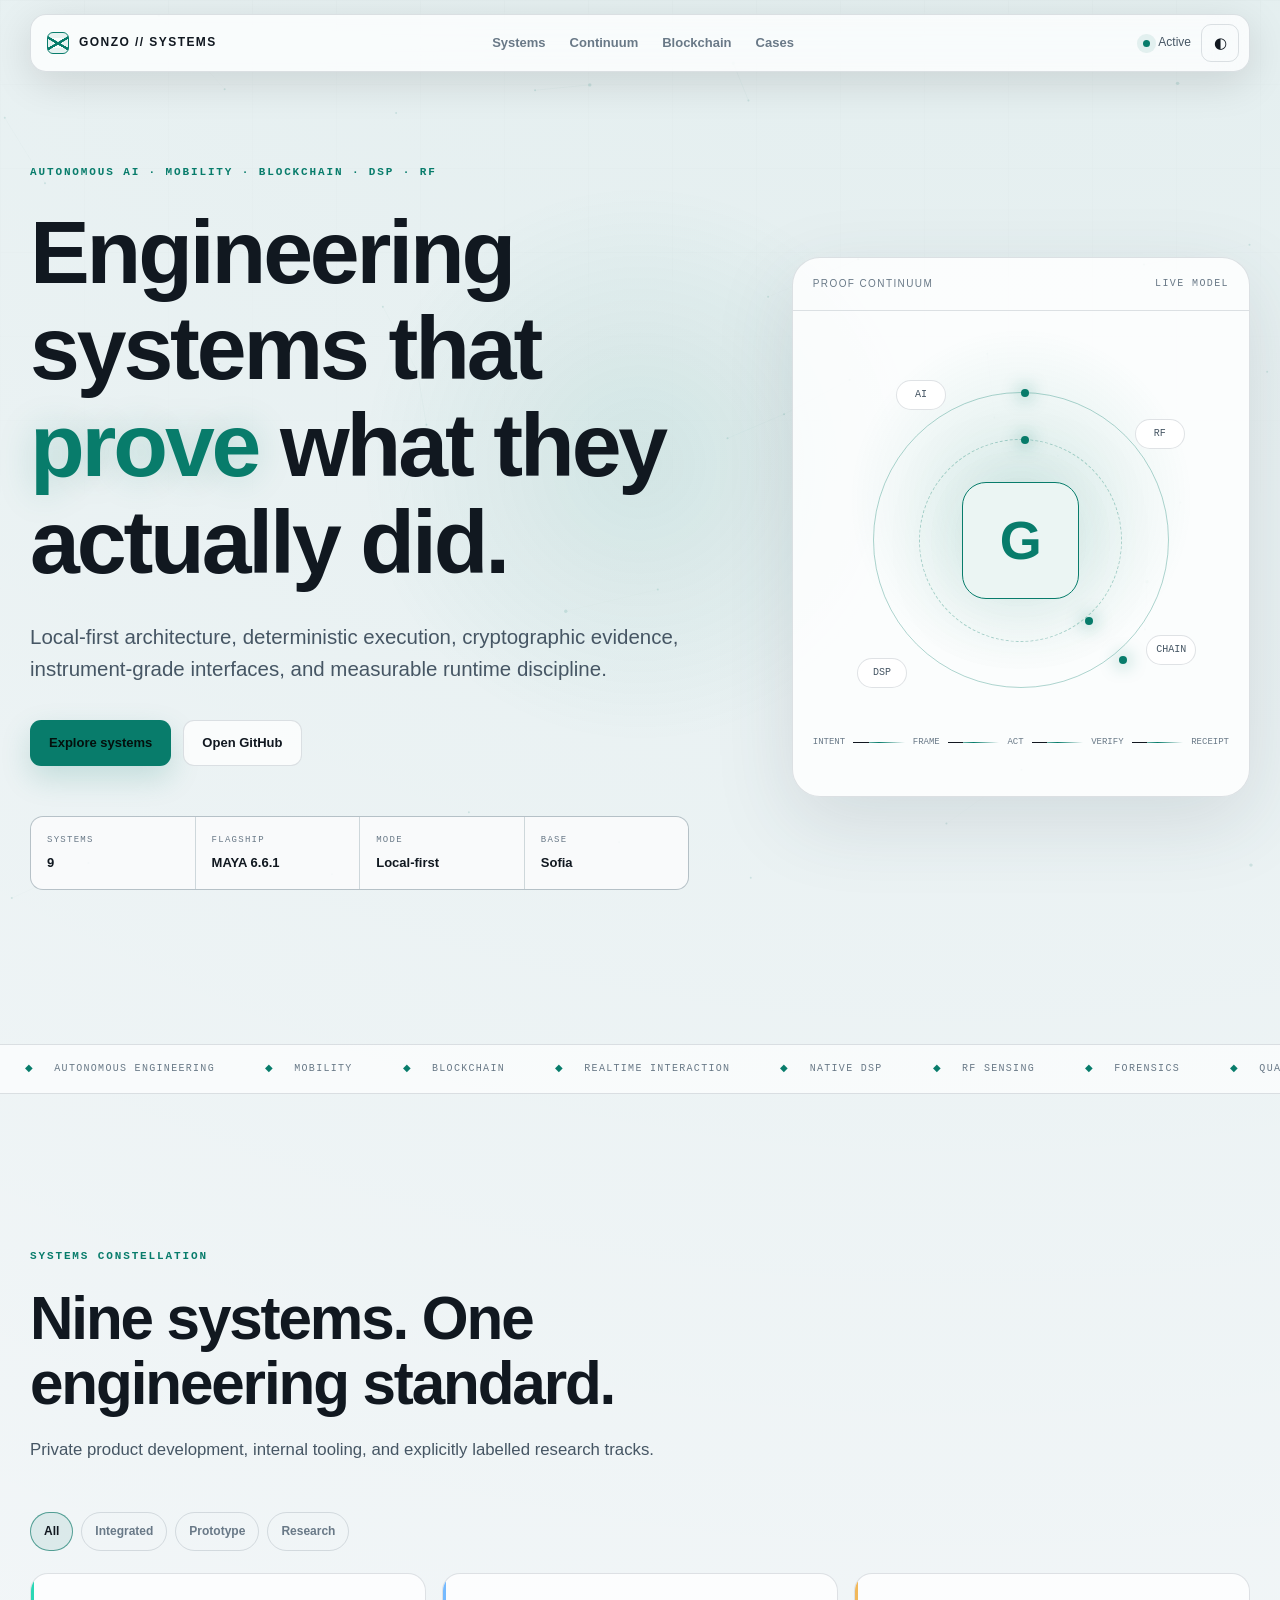
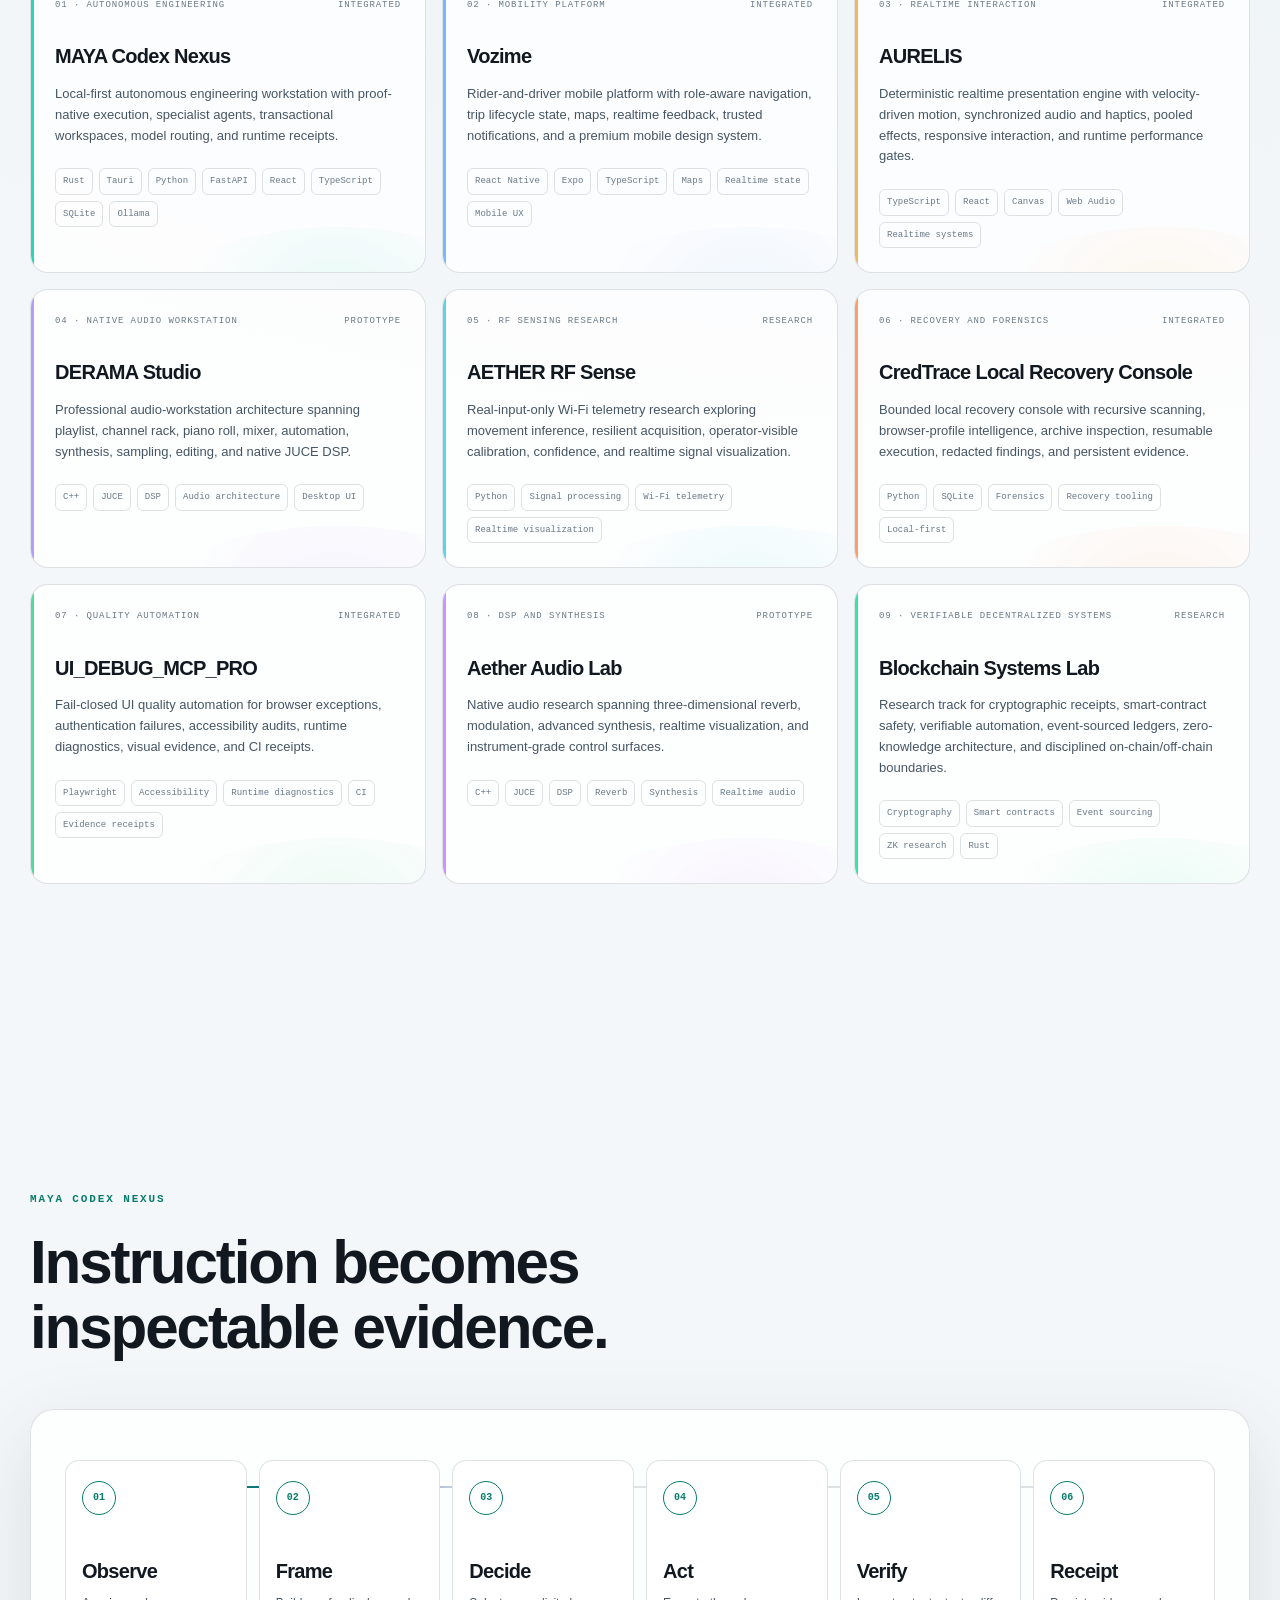
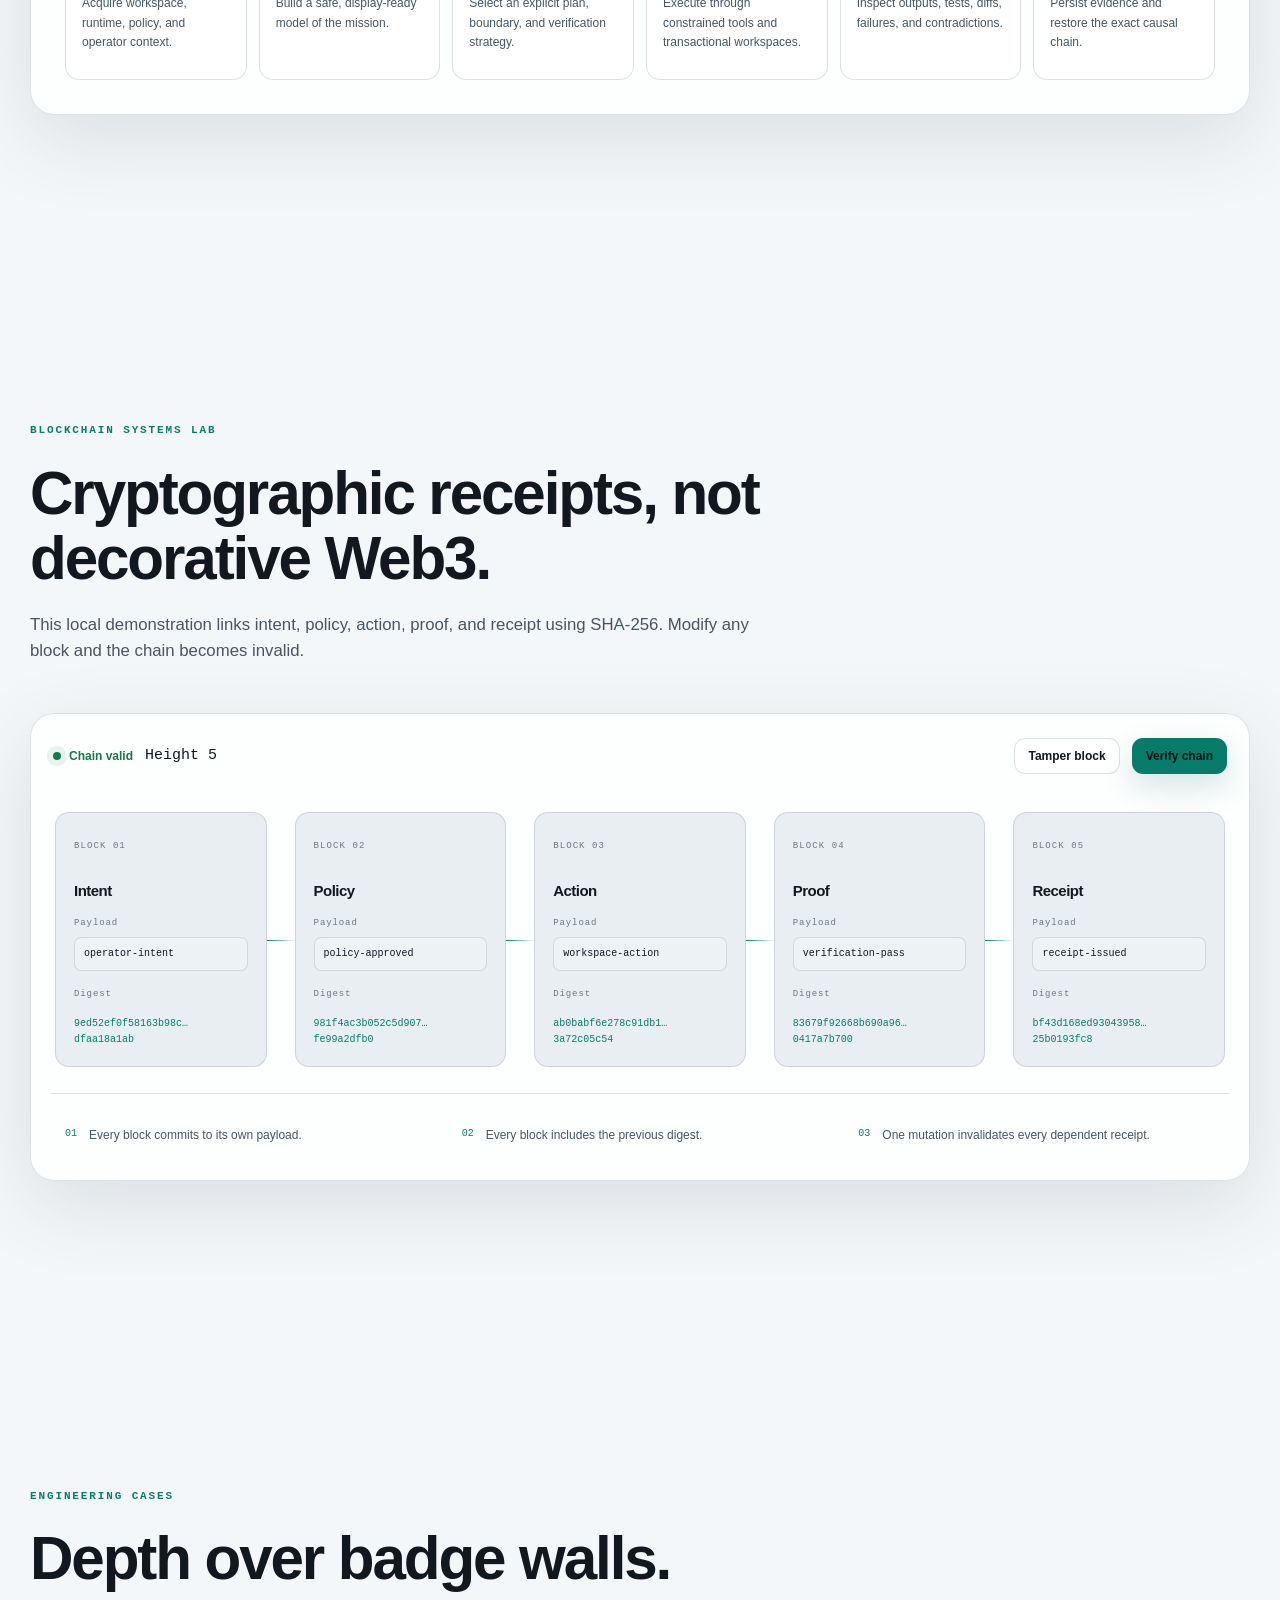
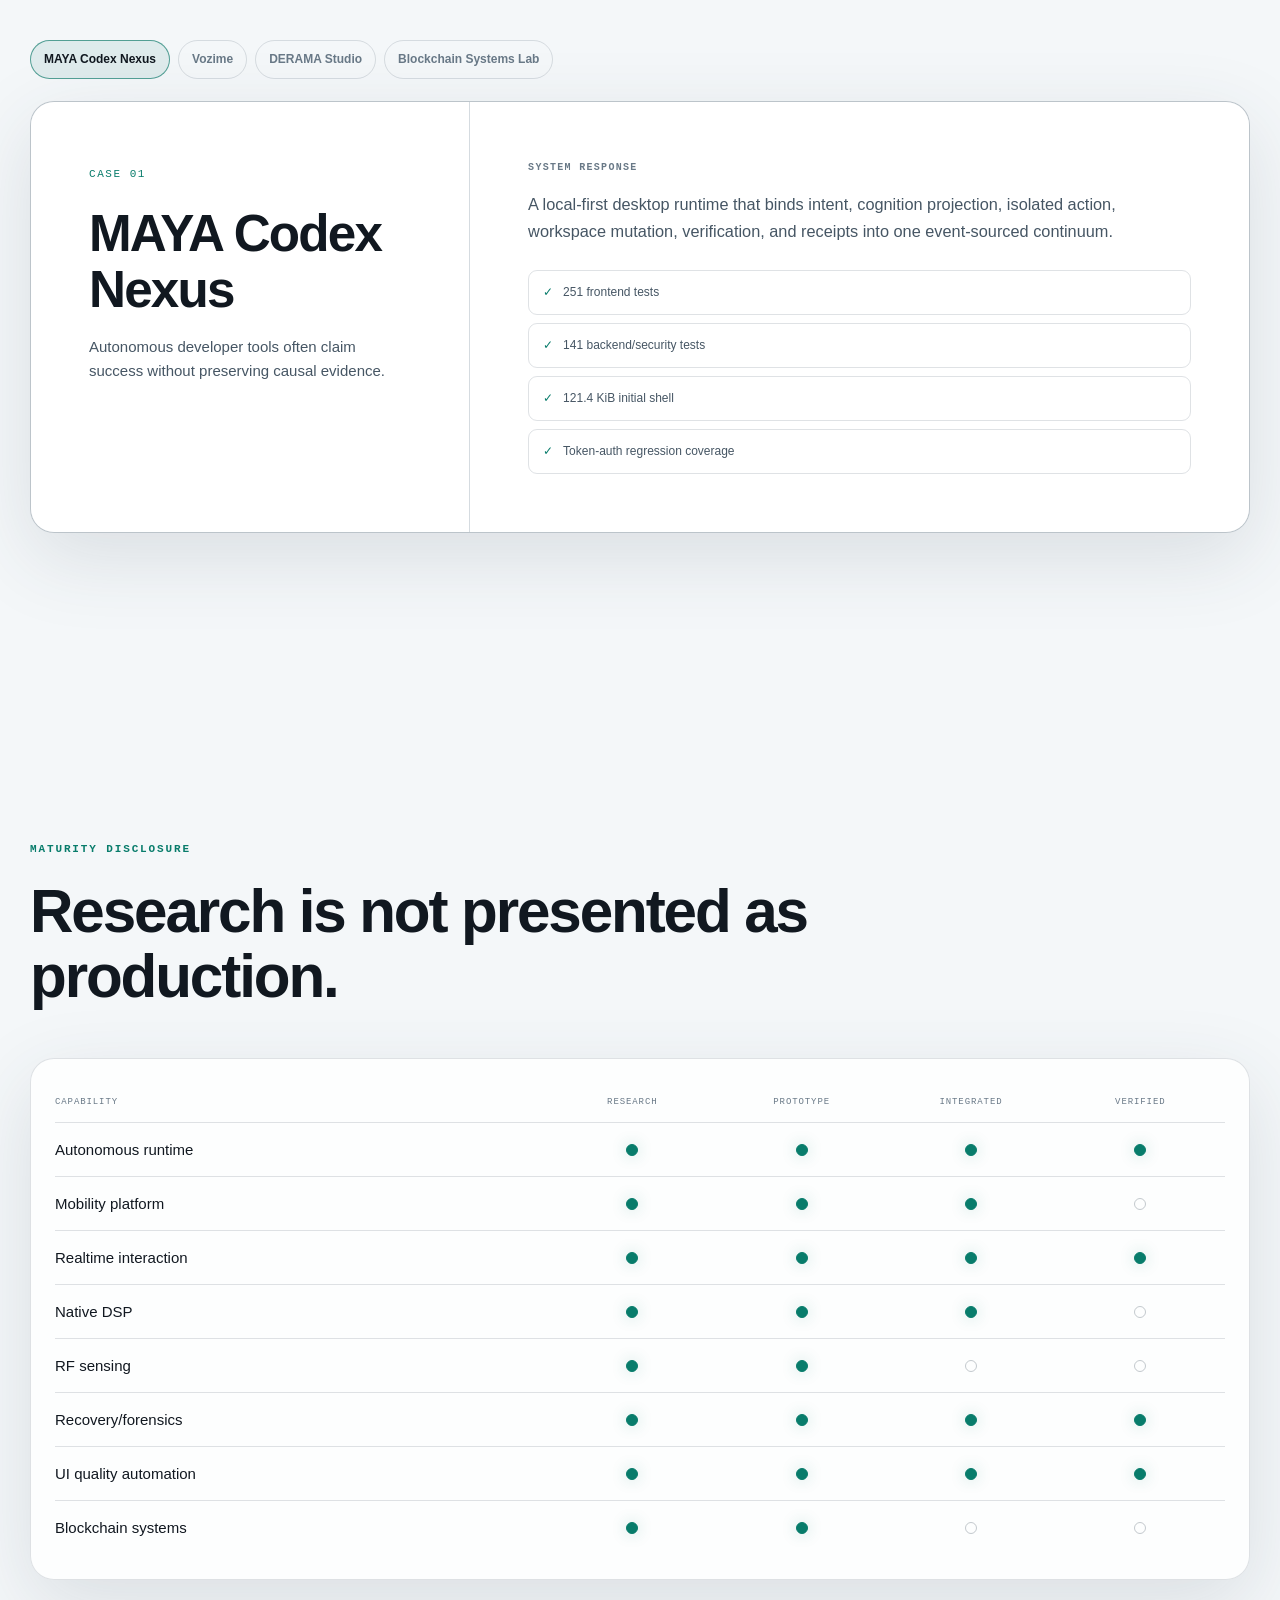
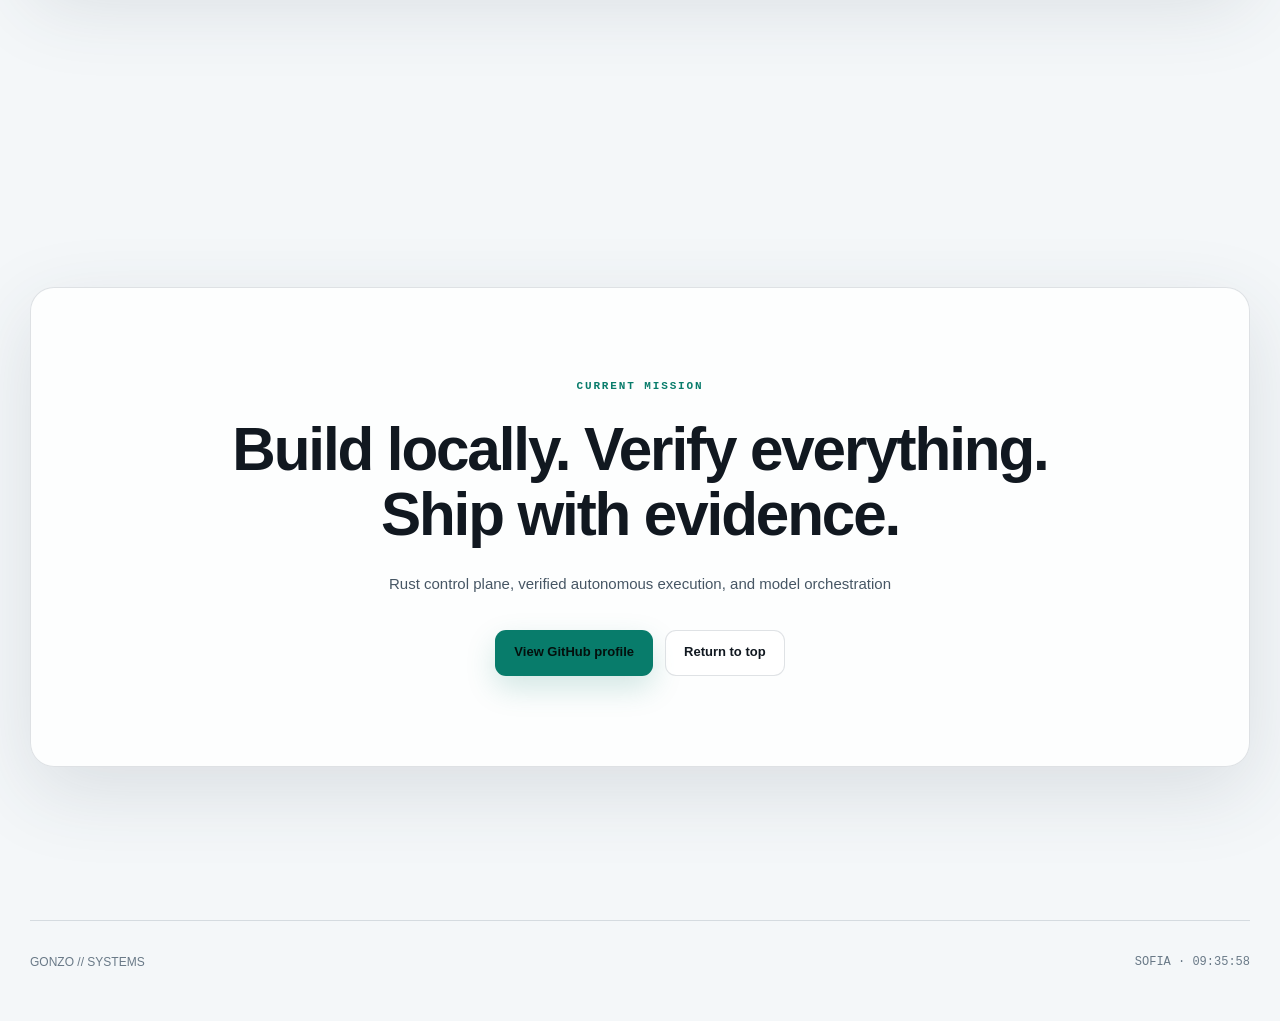
==== docs/index.html @ 40178dcf "feat(profile): install Profile OS Ultra with blockchain demonstrator Replaces portfolio v2 with the " ====
<!doctype html>
<html lang="en" data-theme="dark">
<head>
  <meta charset="utf-8">
  <meta name="viewport" content="width=device-width,initial-scale=1,viewport-fit=cover">
  <meta name="theme-color" content="#070a0e">
  <meta name="description" content="GONZO // SYSTEMS — proof-native autonomous engineering, mobility, blockchain, DSP, RF research, and realtime product architecture.">
  <meta property="og:title" content="GONZO // SYSTEMS">
  <meta property="og:description" content="Engineering systems that prove what they actually did.">
  <meta property="og:type" content="website">
  <meta property="og:image" content="./assets/hero-dark.svg">
  <title>GONZO // SYSTEMS — Profile OS</title>
  <link rel="manifest" href="./site.webmanifest">
  <link rel="stylesheet" href="./styles.css">
  <script type="module" src="./app.js"></script>
</head>
<body>
  <a class="skip-link" href="#main">Skip to content</a>
  <canvas id="field" aria-hidden="true"></canvas><div class="cursor-field" aria-hidden="true"></div>
  <header class="topbar" data-reveal>
    <a class="brand" href="#top" aria-label="GONZO systems home"><span class="brand-mark" aria-hidden="true"></span><span>GONZO // SYSTEMS</span></a>
    <nav aria-label="Primary navigation"><a href="#systems">Systems</a><a href="#continuum">Continuum</a><a href="#blockchain">Blockchain</a><a href="#cases">Cases</a></nav>
    <div class="topbar-actions"><span class="status"><span class="status-dot"></span> Active</span><button class="icon-button" id="theme-toggle" type="button" aria-label="Switch color theme"><span aria-hidden="true">◐</span></button></div>
  </header>
  <main id="main">
    <section class="hero section" id="top">
      <div class="hero-copy" data-reveal><p class="eyebrow">AUTONOMOUS AI · MOBILITY · BLOCKCHAIN · DSP · RF</p><h1>Engineering systems that <span>prove</span> what they actually did.</h1><p class="hero-lede">Local-first architecture, deterministic execution, cryptographic evidence, instrument-grade interfaces, and measurable runtime discipline.</p><div class="hero-actions"><a class="button primary" href="#systems">Explore systems</a><a class="button secondary" href="https://github.com/gonzo-max2">Open GitHub</a></div><dl class="hero-stats" aria-label="Profile summary"><div><dt>Systems</dt><dd id="system-count">9</dd></div><div><dt>Flagship</dt><dd>MAYA 6.6.1</dd></div><div><dt>Mode</dt><dd>Local-first</dd></div><div><dt>Base</dt><dd>Sofia</dd></div></dl></div>
      <div class="hero-instrument" data-reveal><div class="instrument-header"><span>PROOF CONTINUUM</span><span class="mono">LIVE MODEL</span></div><div class="orbit" aria-hidden="true"><div class="orbit-ring ring-a"></div><div class="orbit-ring ring-b"></div><div class="orbit-core">G</div><span class="orbit-node node-a">AI</span><span class="orbit-node node-b">RF</span><span class="orbit-node node-c">DSP</span><span class="orbit-node node-d">CHAIN</span></div><div class="instrument-flow" aria-label="Instruction to receipt continuum"><span>Intent</span><i></i><span>Frame</span><i></i><span>Act</span><i></i><span>Verify</span><i></i><span>Receipt</span></div></div>
    </section>
    <section class="marquee" aria-label="Engineering domains"><div class="marquee-track"><span>AUTONOMOUS ENGINEERING</span><span>MOBILITY</span><span>BLOCKCHAIN</span><span>REALTIME INTERACTION</span><span>NATIVE DSP</span><span>RF SENSING</span><span>FORENSICS</span><span>QUALITY AUTOMATION</span><span aria-hidden="true">AUTONOMOUS ENGINEERING</span><span aria-hidden="true">MOBILITY</span><span aria-hidden="true">BLOCKCHAIN</span><span aria-hidden="true">REALTIME INTERACTION</span></div></section>
    <section class="section" id="systems"><header class="section-heading" data-reveal><p class="eyebrow">SYSTEMS CONSTELLATION</p><h2>Nine systems. One engineering standard.</h2><p>Private product development, internal tooling, and explicitly labelled research tracks.</p></header><div class="filter-bar" role="toolbar" aria-label="Filter systems" data-reveal><button class="filter active" type="button" data-filter="all">All</button><button class="filter" type="button" data-filter="integrated">Integrated</button><button class="filter" type="button" data-filter="prototype">Prototype</button><button class="filter" type="button" data-filter="research">Research</button></div><div class="system-grid" id="system-grid" aria-live="polite"></div></section>
    <section class="section continuum-section" id="continuum"><header class="section-heading" data-reveal><p class="eyebrow">MAYA CODEX NEXUS</p><h2>Instruction becomes inspectable evidence.</h2></header><div class="continuum-panel" data-reveal><div class="continuum-line" aria-hidden="true"><span></span></div><ol class="continuum-steps"><li><b>01</b><h3>Observe</h3><p>Acquire workspace, runtime, policy, and operator context.</p></li><li><b>02</b><h3>Frame</h3><p>Build a safe, display-ready model of the mission.</p></li><li><b>03</b><h3>Decide</h3><p>Select an explicit plan, boundary, and verification strategy.</p></li><li><b>04</b><h3>Act</h3><p>Execute through constrained tools and transactional workspaces.</p></li><li><b>05</b><h3>Verify</h3><p>Inspect outputs, tests, diffs, failures, and contradictions.</p></li><li><b>06</b><h3>Receipt</h3><p>Persist evidence and restore the exact causal chain.</p></li></ol></div></section>
    <section class="section blockchain-section" id="blockchain"><header class="section-heading" data-reveal><p class="eyebrow">BLOCKCHAIN SYSTEMS LAB</p><h2>Cryptographic receipts, not decorative Web3.</h2><p>This local demonstration links intent, policy, action, proof, and receipt using SHA-256. Modify any block and the chain becomes invalid.</p></header><div class="ledger-shell" data-reveal><div class="ledger-toolbar"><div><span class="ledger-status valid" id="ledger-status"><i></i> Chain valid</span><span class="mono" id="ledger-height">Height 5</span></div><div><button class="button secondary compact" id="tamper-chain" type="button">Tamper block</button><button class="button primary compact" id="verify-chain" type="button">Verify chain</button></div></div><div class="ledger-track" id="ledger-track" aria-label="Interactive cryptographic proof chain"></div><div class="ledger-explain"><div><span>01</span><p>Every block commits to its own payload.</p></div><div><span>02</span><p>Every block includes the previous digest.</p></div><div><span>03</span><p>One mutation invalidates every dependent receipt.</p></div></div></div></section>
    <section class="section cases-section" id="cases"><header class="section-heading" data-reveal><p class="eyebrow">ENGINEERING CASES</p><h2>Depth over badge walls.</h2></header><div class="case-tabs" role="tablist" aria-label="Engineering case studies" data-reveal></div><article class="case-panel" id="case-panel" data-reveal></article></section>
    <section class="section maturity-section" id="maturity"><header class="section-heading" data-reveal><p class="eyebrow">MATURITY DISCLOSURE</p><h2>Research is not presented as production.</h2></header><div class="maturity-table" id="maturity-table" data-reveal></div></section>
    <section class="section closing"><div class="closing-panel" data-reveal><p class="eyebrow">CURRENT MISSION</p><h2>Build locally. Verify everything. Ship with evidence.</h2><p id="current-mission">Rust control plane, verified autonomous execution, and model orchestration.</p><div class="hero-actions"><a class="button primary" href="https://github.com/gonzo-max2">View GitHub profile</a><a class="button secondary" href="#top">Return to top</a></div></div></section>
  </main>
  <footer><span>GONZO // SYSTEMS</span><span class="mono">SOFIA · <time id="sofia-time">--:--</time></span></footer>
</body></html>
---- docs/styles.css ----
:root{color-scheme:dark;--bg:#070a0e;--bg2:#0b1015;--surface:rgba(15,22,29,.84);--solid:#0f161d;--surface2:#151f29;--border:rgba(140,165,185,.18);--strong:rgba(140,165,185,.34);--text:#f5f7fa;--secondary:#b7c2cc;--muted:#8997a5;--accent:#2ad7b5;--accent2:#75baff;--warning:#f1b85b;--danger:#ff6d78;--success:#54d99a;--shadow:0 24px 80px rgba(0,0,0,.28);--max:1220px;--ease:cubic-bezier(.2,.8,.2,1)}
html[data-theme=light]{color-scheme:light;--bg:#f4f7f9;--bg2:#edf2f5;--surface:rgba(255,255,255,.86);--solid:#fff;--surface2:#e8eef2;--border:rgba(44,64,79,.15);--strong:rgba(44,64,79,.28);--text:#111820;--secondary:#465664;--muted:#697987;--accent:#087c6b;--accent2:#1769aa;--warning:#845600;--danger:#b4232d;--success:#16784d;--shadow:0 24px 80px rgba(44,64,79,.13)}
*,*::before,*::after{box-sizing:border-box}html{scroll-behavior:smooth}body,h1,h2,h3,p,dl,dd,ol{margin:0}button,input{font:inherit}a{color:inherit}img,svg,canvas{display:block;max-width:100%}body{min-width:320px;overflow-x:hidden;background:radial-gradient(circle at 75% -10%,color-mix(in srgb,var(--accent) 9%,transparent),transparent 35%),var(--bg);color:var(--text);font-family:Inter,ui-sans-serif,-apple-system,BlinkMacSystemFont,"Segoe UI",sans-serif;font-size:15px;line-height:1.6;-webkit-font-smoothing:antialiased}body::before{position:fixed;inset:0;z-index:-3;pointer-events:none;content:"";background-image:linear-gradient(var(--border) 1px,transparent 1px),linear-gradient(90deg,var(--border) 1px,transparent 1px);background-size:84px 84px;mask-image:linear-gradient(to bottom,rgba(0,0,0,.36),transparent 82%);opacity:.22}::selection{background:color-mix(in srgb,var(--accent) 34%,transparent)}:focus-visible{outline:2px solid var(--accent);outline-offset:4px}h1,h2,h3{line-height:1.08;letter-spacing:-.035em}h1{font-size:clamp(3rem,7vw,6.7rem);font-weight:760}h2{font-size:clamp(2rem,4.7vw,4.4rem);font-weight:720}h3{font-size:1.25rem}p{color:var(--secondary)}.mono{font-family:"SFMono-Regular",Consolas,"Liberation Mono",monospace;font-variant-numeric:tabular-nums}#field{position:fixed;inset:0;z-index:-2;width:100%;height:100%;opacity:.52;pointer-events:none}.cursor-field{position:fixed;z-index:-1;width:38rem;height:38rem;border-radius:50%;pointer-events:none;background:radial-gradient(circle,color-mix(in srgb,var(--accent) 10%,transparent),transparent 65%);transform:translate3d(calc(var(--pointer-x,50vw) - 50%),calc(var(--pointer-y,50vh) - 50%),0)}.section{width:min(var(--max),calc(100% - 40px));margin-inline:auto;padding-block:clamp(88px,12vw,164px)}.topbar{position:sticky;top:14px;z-index:20;display:grid;grid-template-columns:1fr auto 1fr;align-items:center;width:min(var(--max),calc(100% - 28px));min-height:58px;margin:14px auto 0;padding:8px 10px 8px 16px;border:1px solid var(--border);border-radius:16px;background:color-mix(in srgb,var(--solid) 76%,transparent);box-shadow:0 10px 42px rgba(0,0,0,.12);backdrop-filter:blur(18px) saturate(1.25)}.topbar nav{display:flex;gap:24px}.topbar-actions{display:flex;justify-content:flex-end;align-items:center;gap:10px}.hero{min-height:calc(100svh - 86px);display:grid;grid-template-columns:minmax(0,1.18fr) minmax(360px,.82fr);align-items:center;gap:clamp(48px,8vw,110px);padding-top:92px}.system-grid{display:grid;grid-template-columns:repeat(3,minmax(0,1fr));gap:16px}.continuum-steps{display:grid;grid-template-columns:repeat(6,minmax(0,1fr));gap:12px;padding:0;list-style:none}.case-panel{min-height:420px}footer{display:flex;justify-content:space-between;width:min(var(--max),calc(100% - 40px));margin:0 auto;padding:32px 0 48px;border-top:1px solid var(--border);color:var(--muted);font-size:12px}.skip-link{position:fixed;top:8px;left:8px;z-index:100;transform:translateY(-160%);padding:10px 14px;border-radius:8px;background:var(--text);color:var(--bg);text-decoration:none}.skip-link:focus{transform:translateY(0)}.brand{display:inline-flex;align-items:center;gap:10px;text-decoration:none;font-size:12px;font-weight:700;letter-spacing:.12em}.brand-mark{width:22px;height:22px;border:1px solid var(--accent);border-radius:6px;background:linear-gradient(30deg,transparent 44%,var(--accent) 45% 53%,transparent 54%),linear-gradient(-30deg,transparent 44%,var(--accent) 45% 53%,transparent 54%);box-shadow:inset 0 0 0 5px color-mix(in srgb,var(--accent) 8%,transparent)}.topbar nav a{color:var(--muted);font-size:13px;font-weight:600;text-decoration:none}.topbar nav a:hover{color:var(--text)}.status{display:inline-flex;align-items:center;gap:8px;color:var(--secondary);font-size:12px}.status-dot{width:7px;height:7px;border-radius:50%;background:var(--accent);box-shadow:0 0 0 6px color-mix(in srgb,var(--accent) 9%,transparent);animation:pulse 2.6s ease-in-out infinite}.icon-button{width:38px;height:38px;border:1px solid var(--border);border-radius:10px;background:transparent;color:var(--text);cursor:pointer}.eyebrow{margin-bottom:22px;color:var(--accent);font-family:"SFMono-Regular",Consolas,monospace;font-size:11px;font-weight:700;letter-spacing:.17em}.hero h1 span{color:var(--accent);text-shadow:0 0 36px color-mix(in srgb,var(--accent) 22%,transparent)}.hero-lede{max-width:720px;margin-top:30px;font-size:clamp(1.05rem,1.7vw,1.28rem)}.hero-actions{display:flex;flex-wrap:wrap;gap:12px;margin-top:34px}.button{display:inline-flex;align-items:center;justify-content:center;min-height:46px;padding:0 18px;border:1px solid var(--border);border-radius:11px;font-size:13px;font-weight:700;text-decoration:none;cursor:pointer;transition:transform .18s var(--ease),box-shadow .18s ease,background .18s ease}.button:hover{transform:translateY(-2px)}.button.primary{border-color:transparent;background:var(--accent);color:#04100d;box-shadow:0 12px 30px color-mix(in srgb,var(--accent) 18%,transparent)}.button.secondary{background:color-mix(in srgb,var(--solid) 72%,transparent);color:var(--text)}.button.compact{min-height:36px;padding-inline:13px;font-size:12px}.hero-stats{display:grid;grid-template-columns:repeat(4,minmax(0,1fr));gap:1px;margin-top:50px;overflow:hidden;border:1px solid var(--border);border-radius:13px;background:var(--border)}.hero-stats div{padding:16px;background:color-mix(in srgb,var(--solid) 86%,transparent)}.hero-stats dt{color:var(--muted);font-family:monospace;font-size:9px;letter-spacing:.14em;text-transform:uppercase}.hero-stats dd{margin-top:5px;color:var(--text);font-size:13px;font-weight:700}.hero-instrument{position:relative;min-height:540px;overflow:hidden;border:1px solid var(--border);border-radius:28px;background:radial-gradient(circle at 50% 45%,color-mix(in srgb,var(--accent) 13%,transparent),transparent 46%),color-mix(in srgb,var(--solid) 82%,transparent);box-shadow:var(--shadow);transform-style:preserve-3d}.instrument-header{display:flex;justify-content:space-between;padding:18px 20px;border-bottom:1px solid var(--border);color:var(--muted);font-size:10px;letter-spacing:.14em}.orbit{position:relative;width:390px;height:390px;margin:34px auto 0}.orbit-ring{position:absolute;inset:12%;border:1px solid color-mix(in srgb,var(--accent) 32%,transparent);border-radius:50%;animation:spin 18s linear infinite}.orbit-ring::before,.orbit-ring::after{position:absolute;width:8px;height:8px;border-radius:50%;background:var(--accent);content:"";box-shadow:0 0 18px var(--accent)}.orbit-ring::before{top:-4px;left:50%}.orbit-ring::after{right:14%;bottom:8%}.ring-b{inset:24%;border-style:dashed;animation-direction:reverse;animation-duration:12s}.orbit-core{position:absolute;inset:35%;display:grid;place-items:center;border:1px solid var(--accent);border-radius:24px;background:color-mix(in srgb,var(--accent) 8%,var(--solid));color:var(--accent);font-size:54px;font-weight:800;box-shadow:0 0 80px color-mix(in srgb,var(--accent) 13%,transparent)}.orbit-node{position:absolute;display:grid;place-items:center;min-width:50px;height:30px;padding-inline:8px;border:1px solid var(--border);border-radius:999px;background:var(--solid);color:var(--secondary);font-family:monospace;font-size:10px}.node-a{top:9%;left:18%;animation:floatA 5s ease-in-out infinite}.node-b{top:19%;right:8%;animation:floatB 6.2s ease-in-out infinite}.node-c{bottom:12%;left:8%;animation:floatB 5.7s ease-in-out infinite reverse}.node-d{right:5%;bottom:18%;animation:floatA 6.4s ease-in-out infinite reverse}.instrument-flow{display:grid;grid-template-columns:auto 1fr auto 1fr auto 1fr auto 1fr auto;align-items:center;gap:8px;padding:0 20px 20px;color:var(--muted);font-family:monospace;font-size:9px;text-transform:uppercase}.instrument-flow i{height:1px;overflow:hidden;background:linear-gradient(90deg,transparent,var(--accent),transparent)}.instrument-flow i::after{display:block;width:30%;height:1px;background:var(--text);content:"";animation:signal 2.2s linear infinite}.marquee{overflow:hidden;border-block:1px solid var(--border);background:color-mix(in srgb,var(--solid) 64%,transparent)}.marquee-track{display:flex;width:max-content;animation:marquee 34s linear infinite}.marquee span{padding:16px 25px;color:var(--muted);font-family:monospace;font-size:10px;letter-spacing:.13em;white-space:nowrap}.marquee span::before{margin-right:20px;color:var(--accent);content:"◆"}.section-heading{max-width:830px;margin-bottom:48px}.section-heading>p:last-child{max-width:720px;margin-top:20px;font-size:1.05rem}.filter-bar,.case-tabs{display:flex;flex-wrap:wrap;gap:8px;margin-bottom:22px}.filter,.case-tab{padding:9px 13px;border:1px solid var(--border);border-radius:999px;background:transparent;color:var(--muted);font-size:12px;font-weight:650;cursor:pointer}.filter:hover,.filter.active,.case-tab:hover,.case-tab[aria-selected=true]{border-color:color-mix(in srgb,var(--accent) 60%,var(--border));background:color-mix(in srgb,var(--accent) 9%,transparent);color:var(--text)}.system-card{position:relative;min-height:250px;overflow:hidden;padding:24px;border:1px solid var(--border);border-radius:18px;background:color-mix(in srgb,var(--solid) 79%,transparent);transition:transform .24s var(--ease),border-color .2s ease,box-shadow .24s ease;transform-style:preserve-3d}.system-card::before{position:absolute;inset:0 auto 0 0;width:3px;background:var(--card-accent);content:""}.system-card::after{position:absolute;inset:auto -30% -55% 25%;height:70%;border-radius:50%;background:radial-gradient(circle,color-mix(in srgb,var(--card-accent) 12%,transparent),transparent 68%);content:"";pointer-events:none}.system-card:hover{border-color:color-mix(in srgb,var(--card-accent) 42%,var(--border));box-shadow:0 20px 60px rgba(0,0,0,.18);transform:translateY(-6px)}.system-card.hidden{display:none}.system-meta{display:flex;justify-content:space-between;gap:12px;color:var(--muted);font-family:monospace;font-size:9px;letter-spacing:.1em;text-transform:uppercase}.system-card h3{margin-top:34px}.system-card p{margin-top:16px;font-size:13px}.stack{display:flex;flex-wrap:wrap;gap:6px;margin-top:22px}.stack span{padding:5px 7px;border:1px solid var(--border);border-radius:6px;color:var(--muted);font-family:monospace;font-size:9px}.continuum-panel,.ledger-shell,.case-panel,.maturity-table,.closing-panel{position:relative;overflow:hidden;border:1px solid var(--border);border-radius:24px;background:color-mix(in srgb,var(--solid) 82%,transparent);box-shadow:var(--shadow)}.continuum-panel{padding:50px 34px 34px}.continuum-line{position:absolute;top:76px;right:6%;left:6%;height:2px;overflow:hidden;background:var(--border)}.continuum-line span{display:block;width:34%;height:100%;background:linear-gradient(90deg,transparent,var(--accent),var(--accent2),transparent);animation:scan 5.8s ease-in-out infinite}.continuum-steps li{position:relative;z-index:1;min-height:220px;padding:20px 16px;border:1px solid var(--border);border-radius:14px;background:var(--solid)}.continuum-steps b{display:grid;place-items:center;width:34px;height:34px;margin-bottom:46px;border:1px solid var(--accent);border-radius:50%;background:var(--solid);color:var(--accent);font-family:monospace;font-size:10px}.continuum-steps p{margin-top:12px;font-size:12px}.ledger-shell{padding:20px}.ledger-toolbar{display:flex;justify-content:space-between;align-items:center;gap:18px;padding:4px 2px 20px}.ledger-toolbar>div{display:flex;align-items:center;gap:12px}.ledger-status{display:inline-flex;align-items:center;gap:8px;font-size:12px;font-weight:700}.ledger-status i{width:8px;height:8px;border-radius:50%;background:currentColor;box-shadow:0 0 0 6px color-mix(in srgb,currentColor 9%,transparent)}.ledger-status.valid{color:var(--success)}.ledger-status.invalid{color:var(--danger)}.ledger-height{color:var(--muted);font-size:10px}.ledger-track{display:grid;grid-template-columns:repeat(5,minmax(180px,1fr));gap:28px;overflow-x:auto;padding:18px 4px 26px}.block{position:relative;min-height:202px;padding:18px;border:1px solid var(--border);border-radius:14px;background:var(--surface2);transition:border-color .2s ease,transform .2s var(--ease)}.block::after{position:absolute;top:50%;left:calc(100% + 1px);width:28px;height:1px;background:linear-gradient(90deg,var(--accent),transparent);content:""}.block:last-child::after{display:none}.block.invalid{border-color:var(--danger);transform:translateY(4px)}.block-index{color:var(--muted);font-family:monospace;font-size:9px;letter-spacing:.12em}.block h3{margin-top:28px;font-size:15px}.block label{display:block;margin-top:16px;color:var(--muted);font-family:monospace;font-size:9px;letter-spacing:.1em}.block input{width:100%;margin-top:7px;padding:8px 9px;border:1px solid var(--border);border-radius:7px;background:var(--bg2);color:var(--text);font-family:monospace;font-size:10px}.digest{margin-top:15px;color:var(--accent);font-family:monospace;font-size:10px;overflow-wrap:anywhere}.ledger-explain{display:grid;grid-template-columns:repeat(3,1fr);gap:12px;border-top:1px solid var(--border);padding-top:18px}.ledger-explain div{display:flex;gap:12px;padding:14px}.ledger-explain span{color:var(--accent);font-family:monospace;font-size:10px}.ledger-explain p{font-size:12px}.case-panel{display:grid;grid-template-columns:.72fr 1.28fr;gap:1px;background:var(--border)}.case-summary,.case-detail{padding:clamp(28px,5vw,58px);background:var(--solid)}.case-number{color:var(--accent);font-family:monospace;font-size:11px;letter-spacing:.14em}.case-summary h3{margin-top:22px;font-size:clamp(2rem,4vw,3.4rem)}.case-summary p{margin-top:18px}.case-detail h4{margin:0;color:var(--muted);font-family:monospace;font-size:10px;letter-spacing:.13em}.case-detail>p{margin-top:15px;font-size:1.02rem}.proof-list{display:grid;gap:8px;margin:26px 0 0;padding:0;list-style:none}.proof-list li{padding:12px 14px;border:1px solid var(--border);border-radius:9px;color:var(--secondary);font-size:12px}.proof-list li::before{margin-right:10px;color:var(--accent);content:"✓"}.maturity-table{padding:24px}.maturity-row{display:grid;grid-template-columns:1.6fr repeat(4,.55fr);align-items:center;min-height:54px;border-bottom:1px solid var(--border)}.maturity-row:last-child{border-bottom:0}.maturity-row.header{min-height:40px;color:var(--muted);font-family:monospace;font-size:9px;letter-spacing:.1em;text-transform:uppercase}.maturity-row>span:not(:first-child){justify-self:center}.maturity-dot{width:12px;height:12px;border:1px solid var(--strong);border-radius:50%}.maturity-dot.on{border-color:var(--accent);background:var(--accent);box-shadow:0 0 16px color-mix(in srgb,var(--accent) 24%,transparent)}.closing-panel{padding:clamp(40px,8vw,90px);text-align:center}.closing-panel h2{max-width:870px;margin-inline:auto}.closing-panel>p:not(.eyebrow){max-width:700px;margin:24px auto 0}.closing-panel .hero-actions{justify-content:center}[data-reveal]{opacity:0;transform:translateY(26px);transition:opacity .7s var(--ease),transform .7s var(--ease)}[data-reveal].revealed{opacity:1;transform:translateY(0)}
@keyframes pulse{0%,100%{opacity:.55}50%{opacity:1}}@keyframes spin{to{transform:rotate(360deg)}}@keyframes floatA{0%,100%{transform:translate3d(0,0,0)}50%{transform:translate3d(10px,-12px,0)}}@keyframes floatB{0%,100%{transform:translate3d(0,0,0)}50%{transform:translate3d(-12px,9px,0)}}@keyframes signal{from{transform:translateX(-160%)}to{transform:translateX(360%)}}@keyframes marquee{to{transform:translateX(-50%)}}@keyframes scan{0%{transform:translateX(-100%)}50%,100%{transform:translateX(290%)}}
@media(max-width:1050px){.hero{grid-template-columns:1fr}.hero-instrument{min-height:500px}.system-grid{grid-template-columns:repeat(2,minmax(0,1fr))}.continuum-steps{grid-template-columns:repeat(3,1fr)}.continuum-line{display:none}.case-panel{grid-template-columns:1fr}}@media(max-width:760px){.topbar{grid-template-columns:1fr auto}.topbar nav{display:none}.status{display:none}.section{width:min(100% - 24px,var(--max));padding-block:82px}.hero{min-height:auto;padding-top:78px}.hero-instrument{min-height:420px}.orbit{width:320px;height:320px}.hero-stats{grid-template-columns:repeat(2,1fr)}.system-grid{grid-template-columns:1fr}.continuum-panel{padding:24px 18px}.continuum-steps{grid-template-columns:1fr 1fr}.continuum-steps li{min-height:180px}.ledger-toolbar{align-items:flex-start;flex-direction:column}.ledger-toolbar>div:last-child{width:100%}.ledger-toolbar .button{flex:1}.ledger-explain{grid-template-columns:1fr}.maturity-row{grid-template-columns:1.35fr repeat(4,.45fr);font-size:11px}footer{width:calc(100% - 24px)}}@media(max-width:500px){h1{font-size:2.8rem}.hero-instrument{min-height:360px}.orbit{width:270px;height:270px}.instrument-flow{display:none}.continuum-steps{grid-template-columns:1fr}.case-summary,.case-detail{padding:28px 20px}.maturity-table{overflow-x:auto}.maturity-row{min-width:620px}}
@media(prefers-reduced-motion:reduce){html{scroll-behavior:auto}*,*::before,*::after{scroll-behavior:auto!important;animation-duration:.001ms!important;animation-iteration-count:1!important;transition-duration:.001ms!important}#field,.cursor-field{display:none}[data-reveal]{opacity:1;transform:none}}@media(forced-colors:active){.button,.system-card,.continuum-panel,.ledger-shell,.case-panel,.maturity-table{border:1px solid CanvasText}.status-dot,.maturity-dot.on{forced-color-adjust:none}}
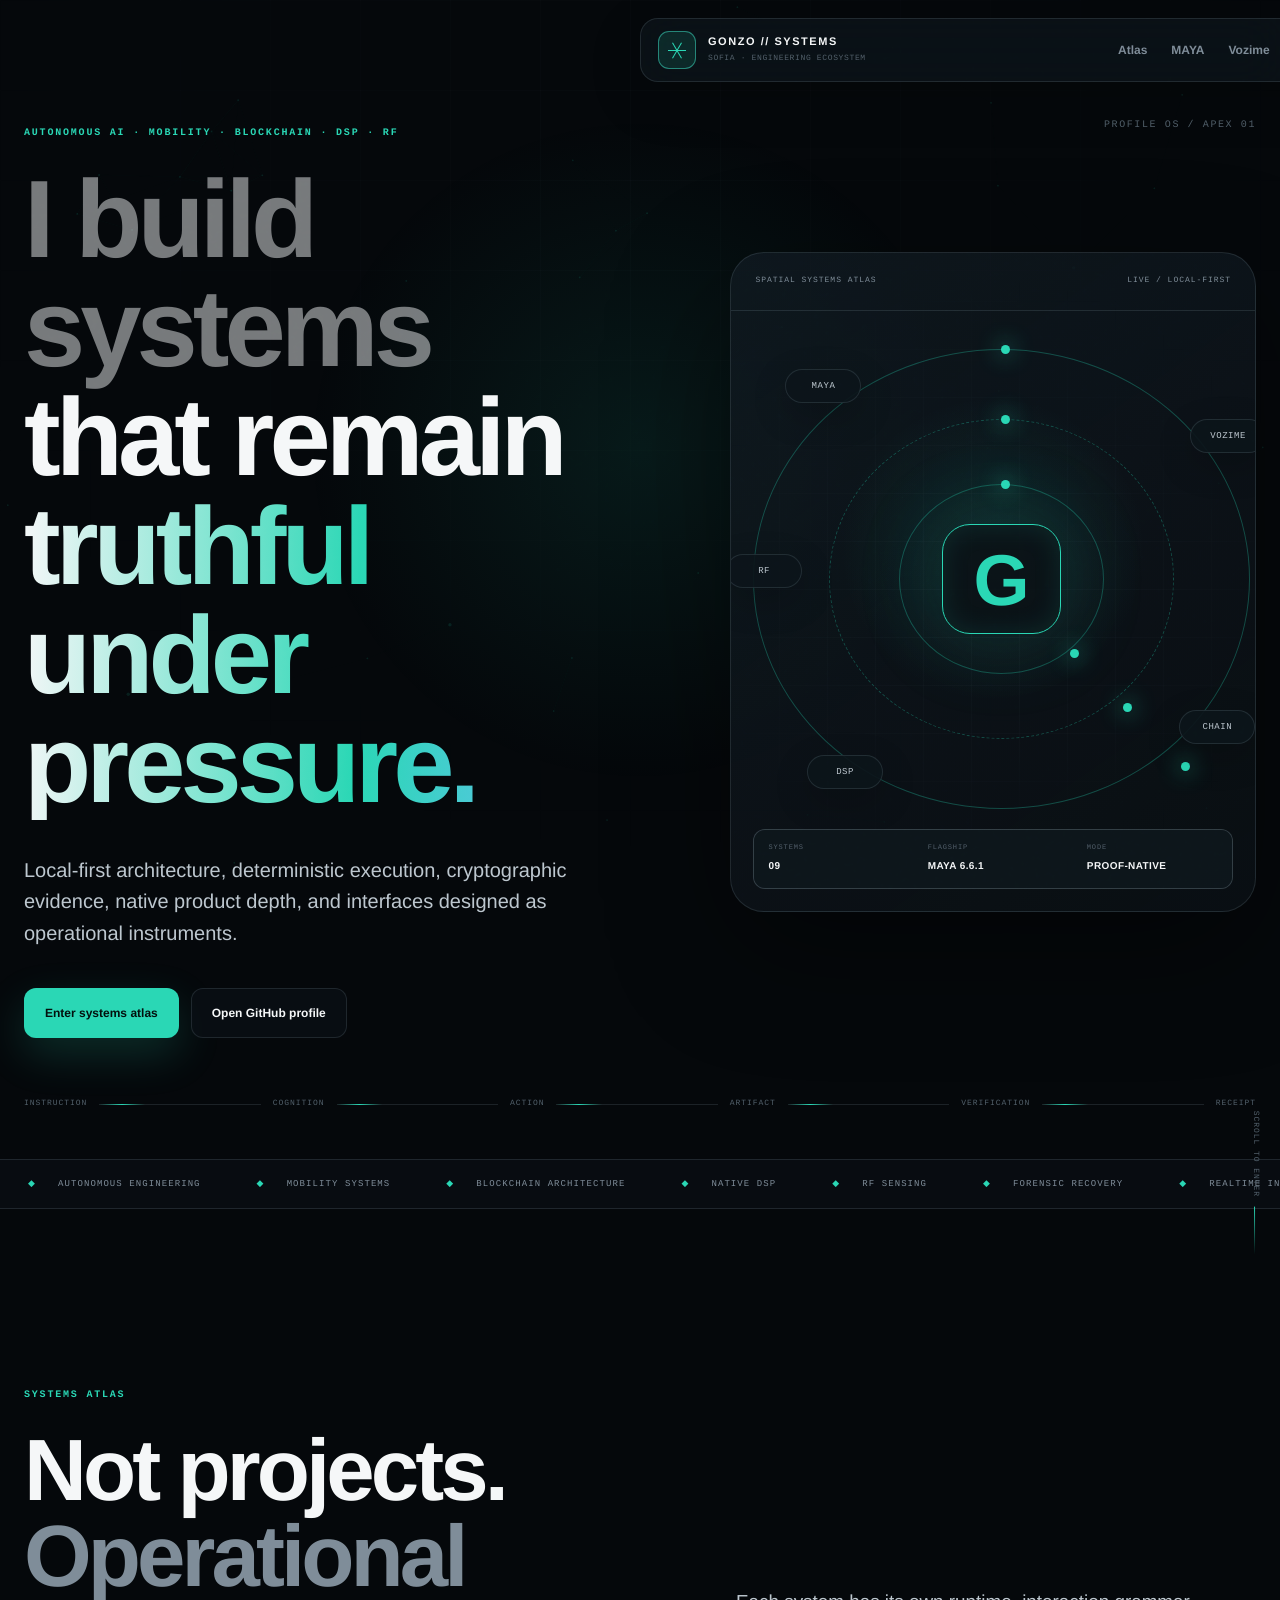
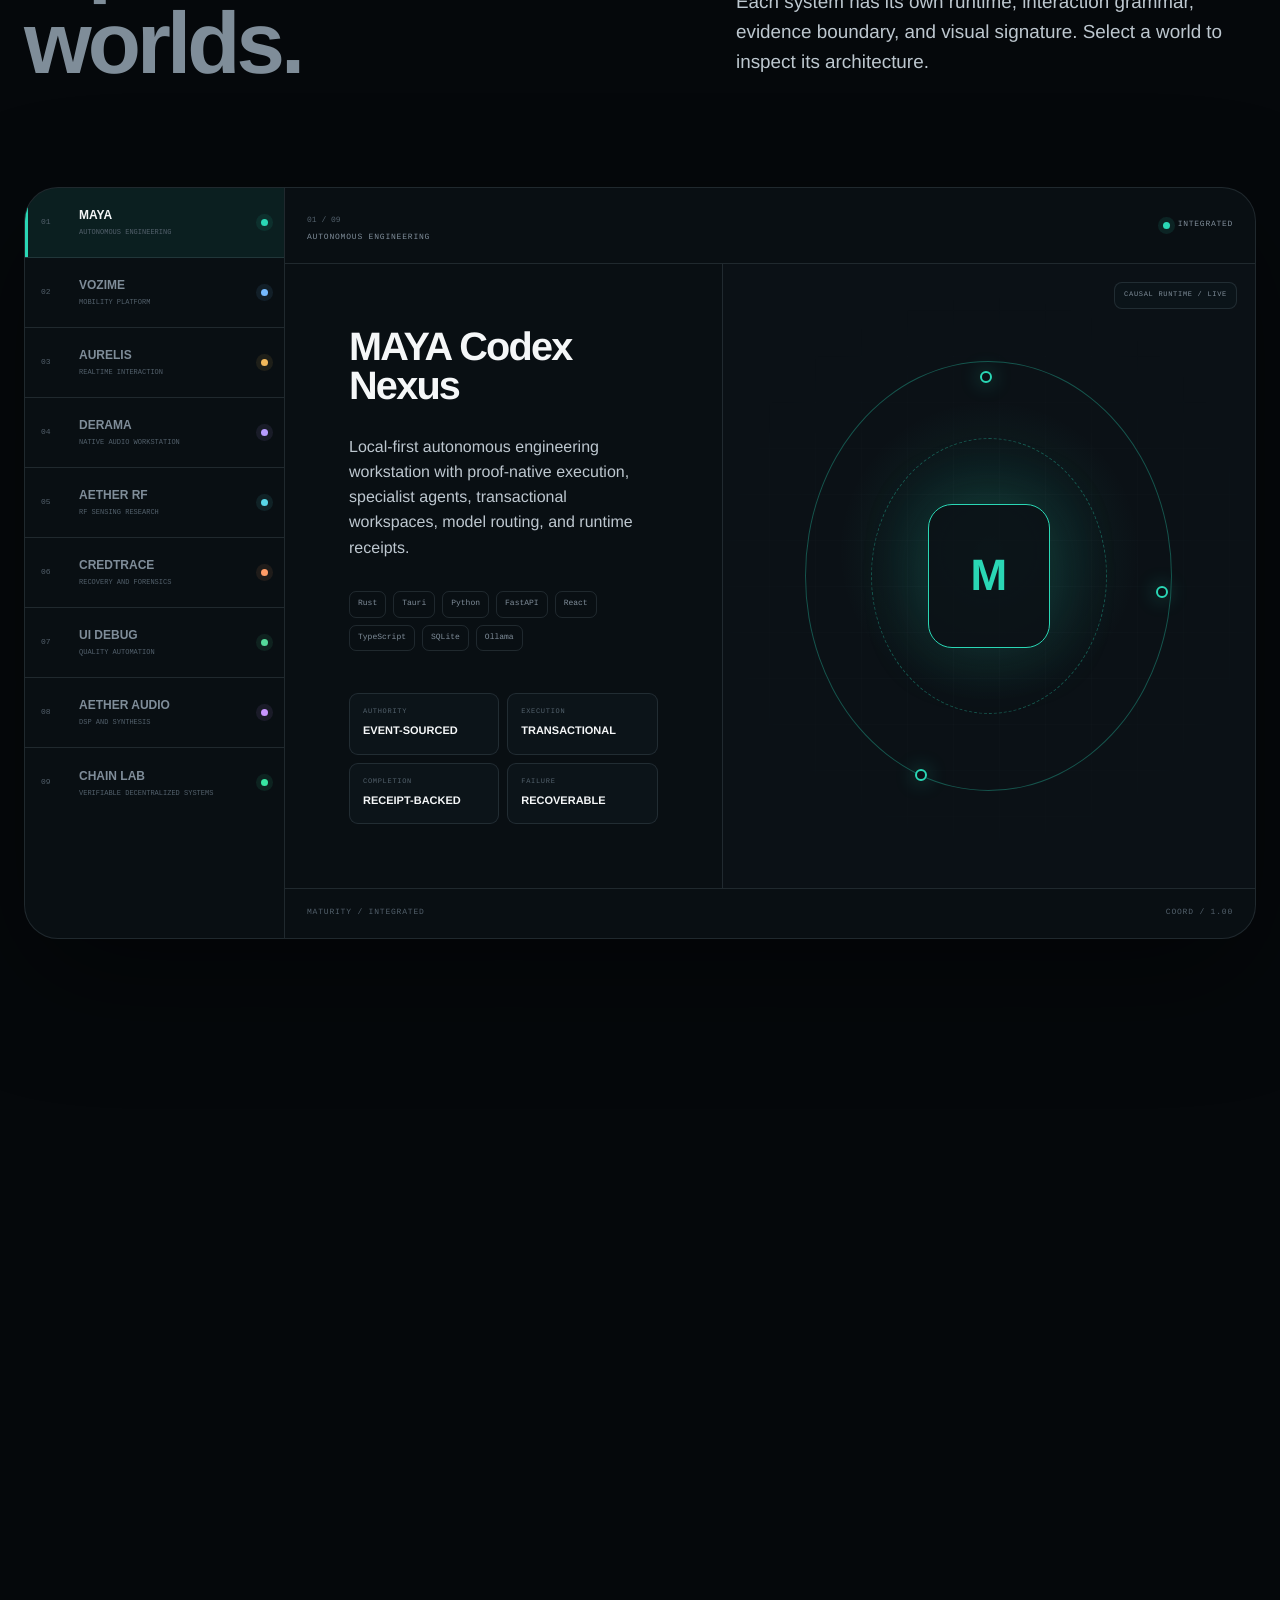
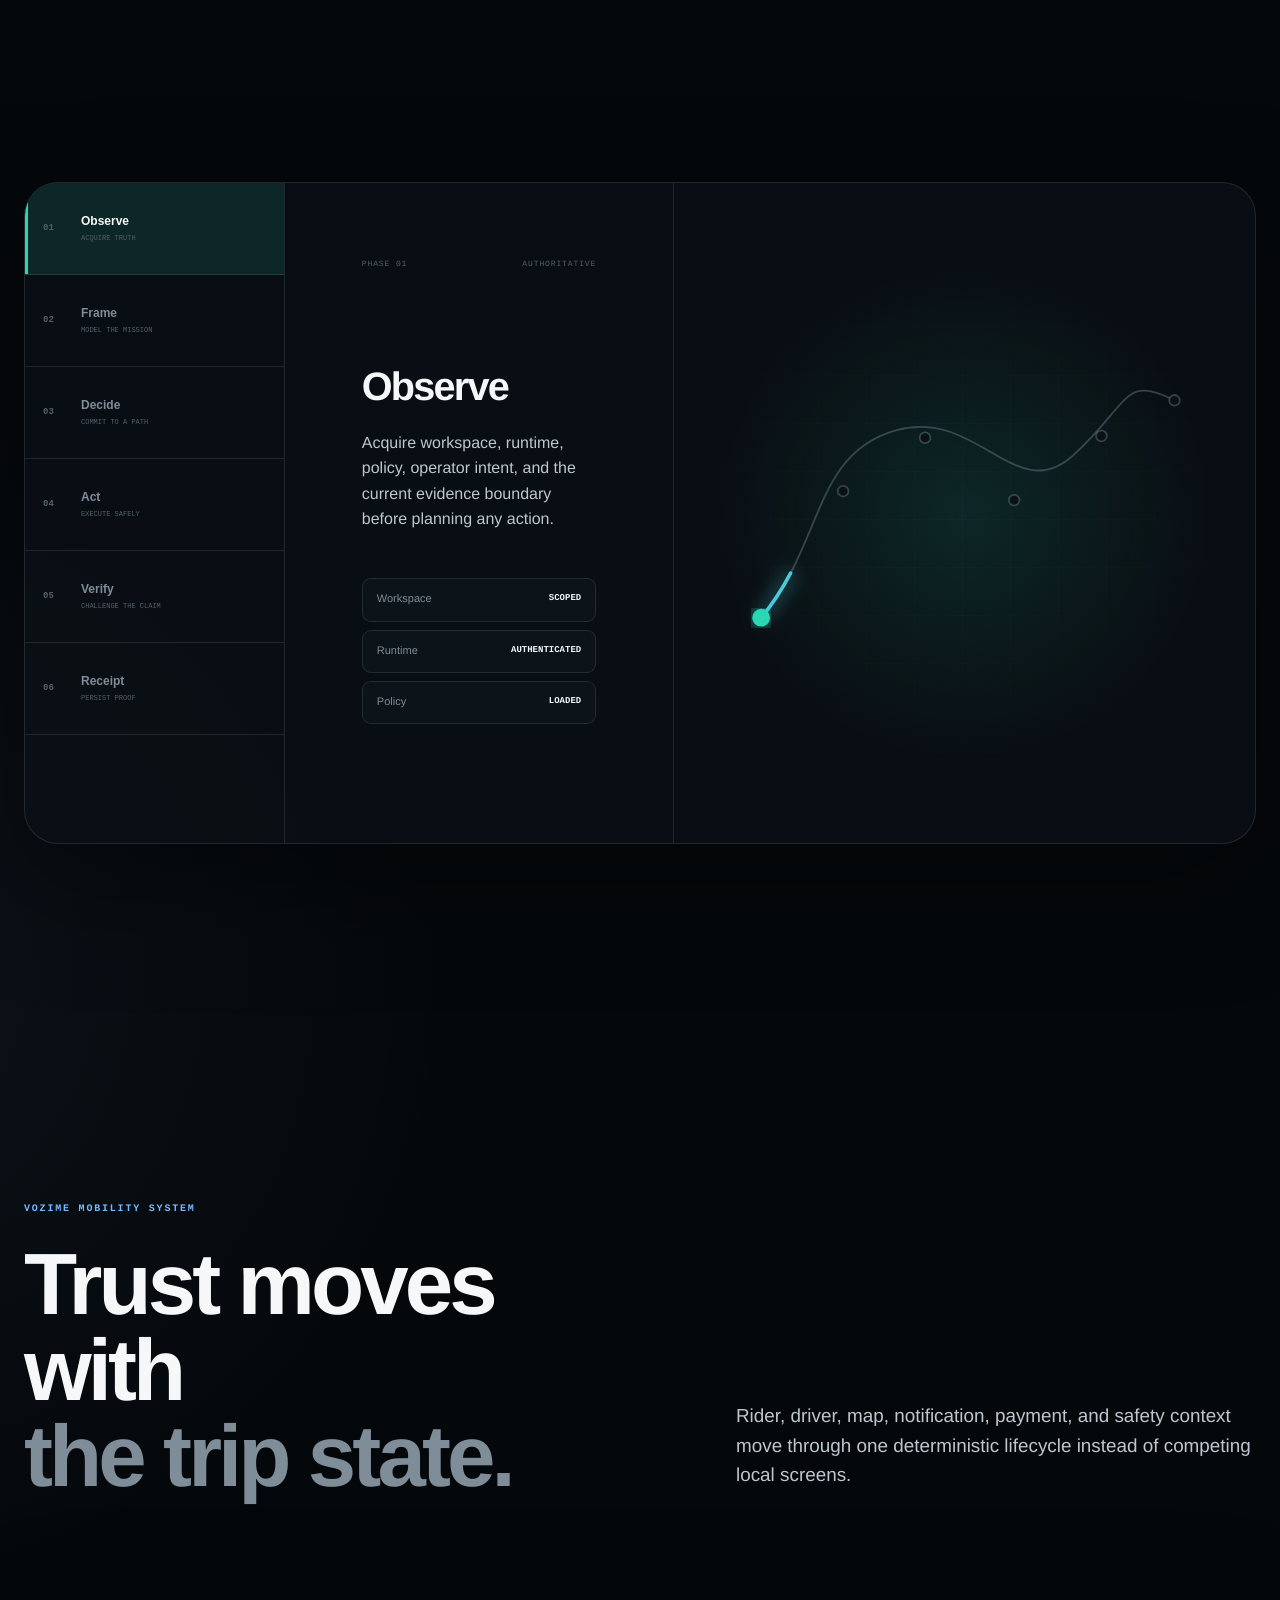
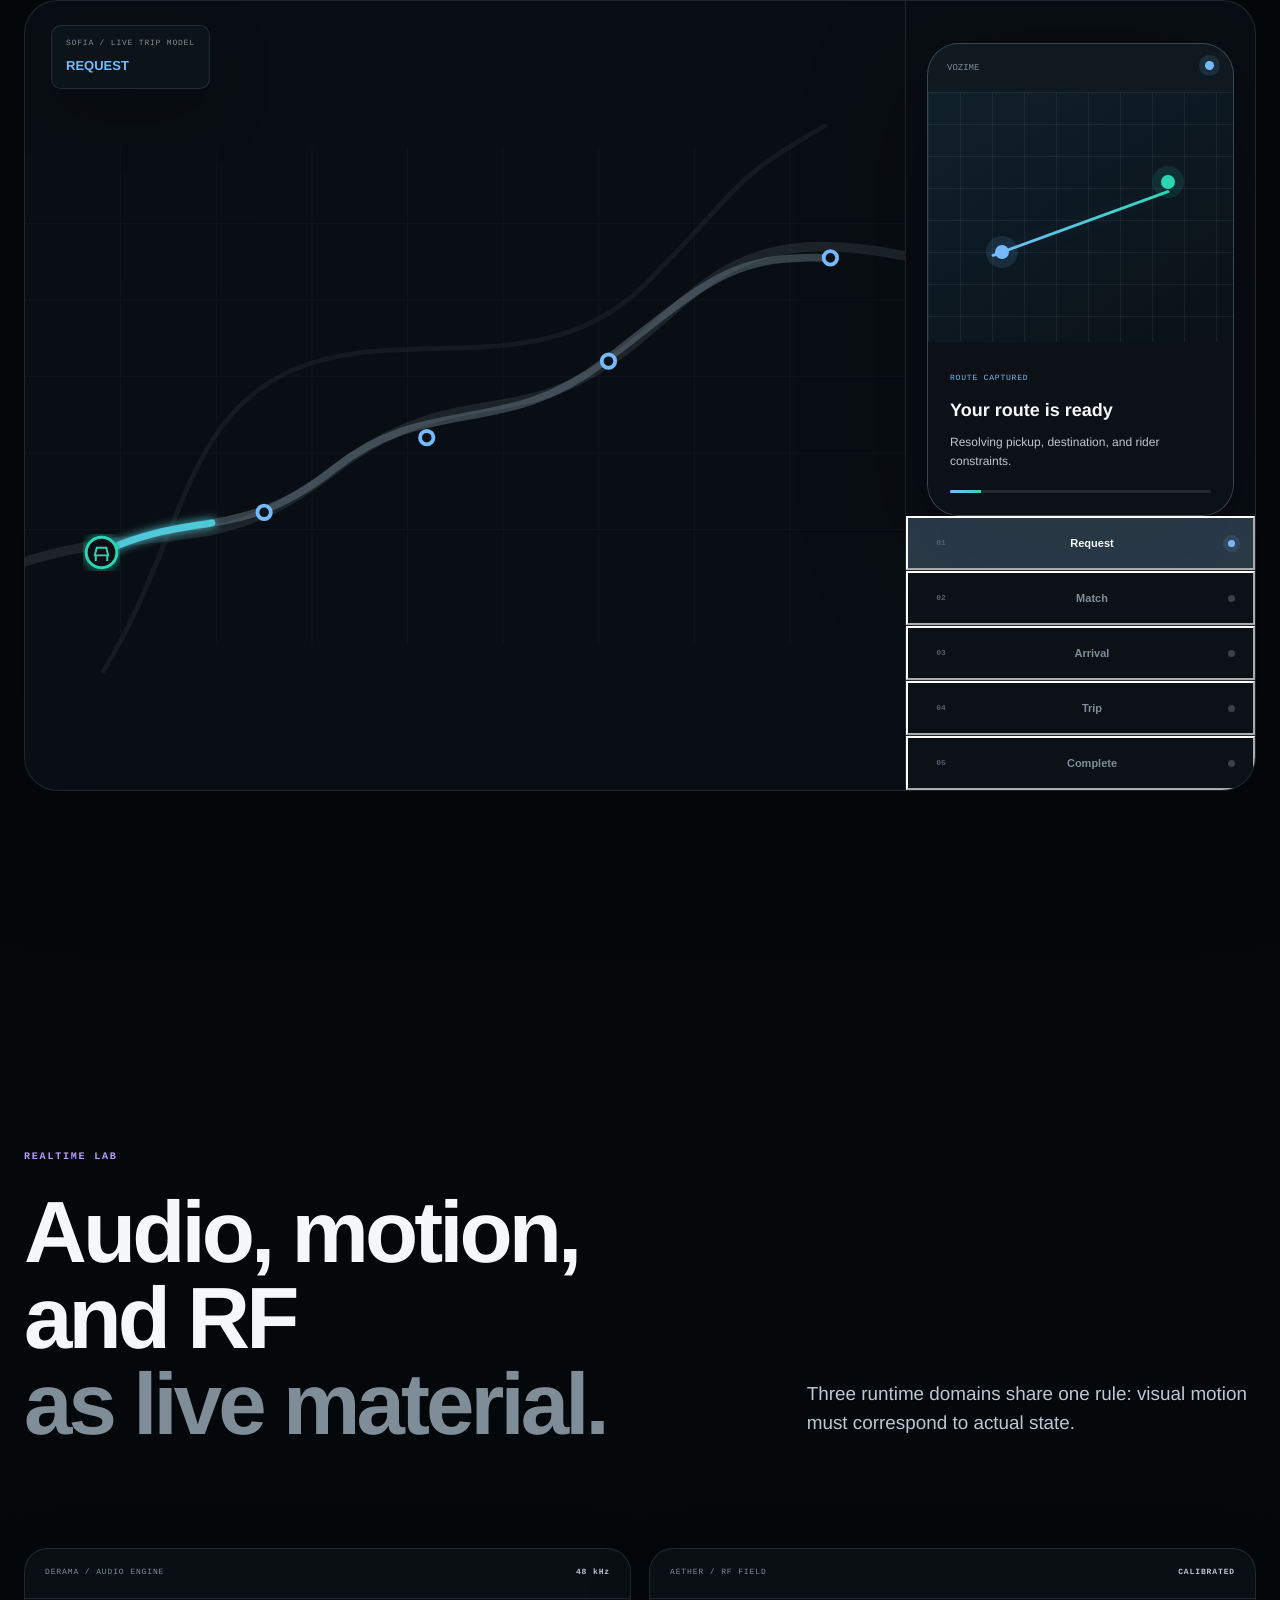
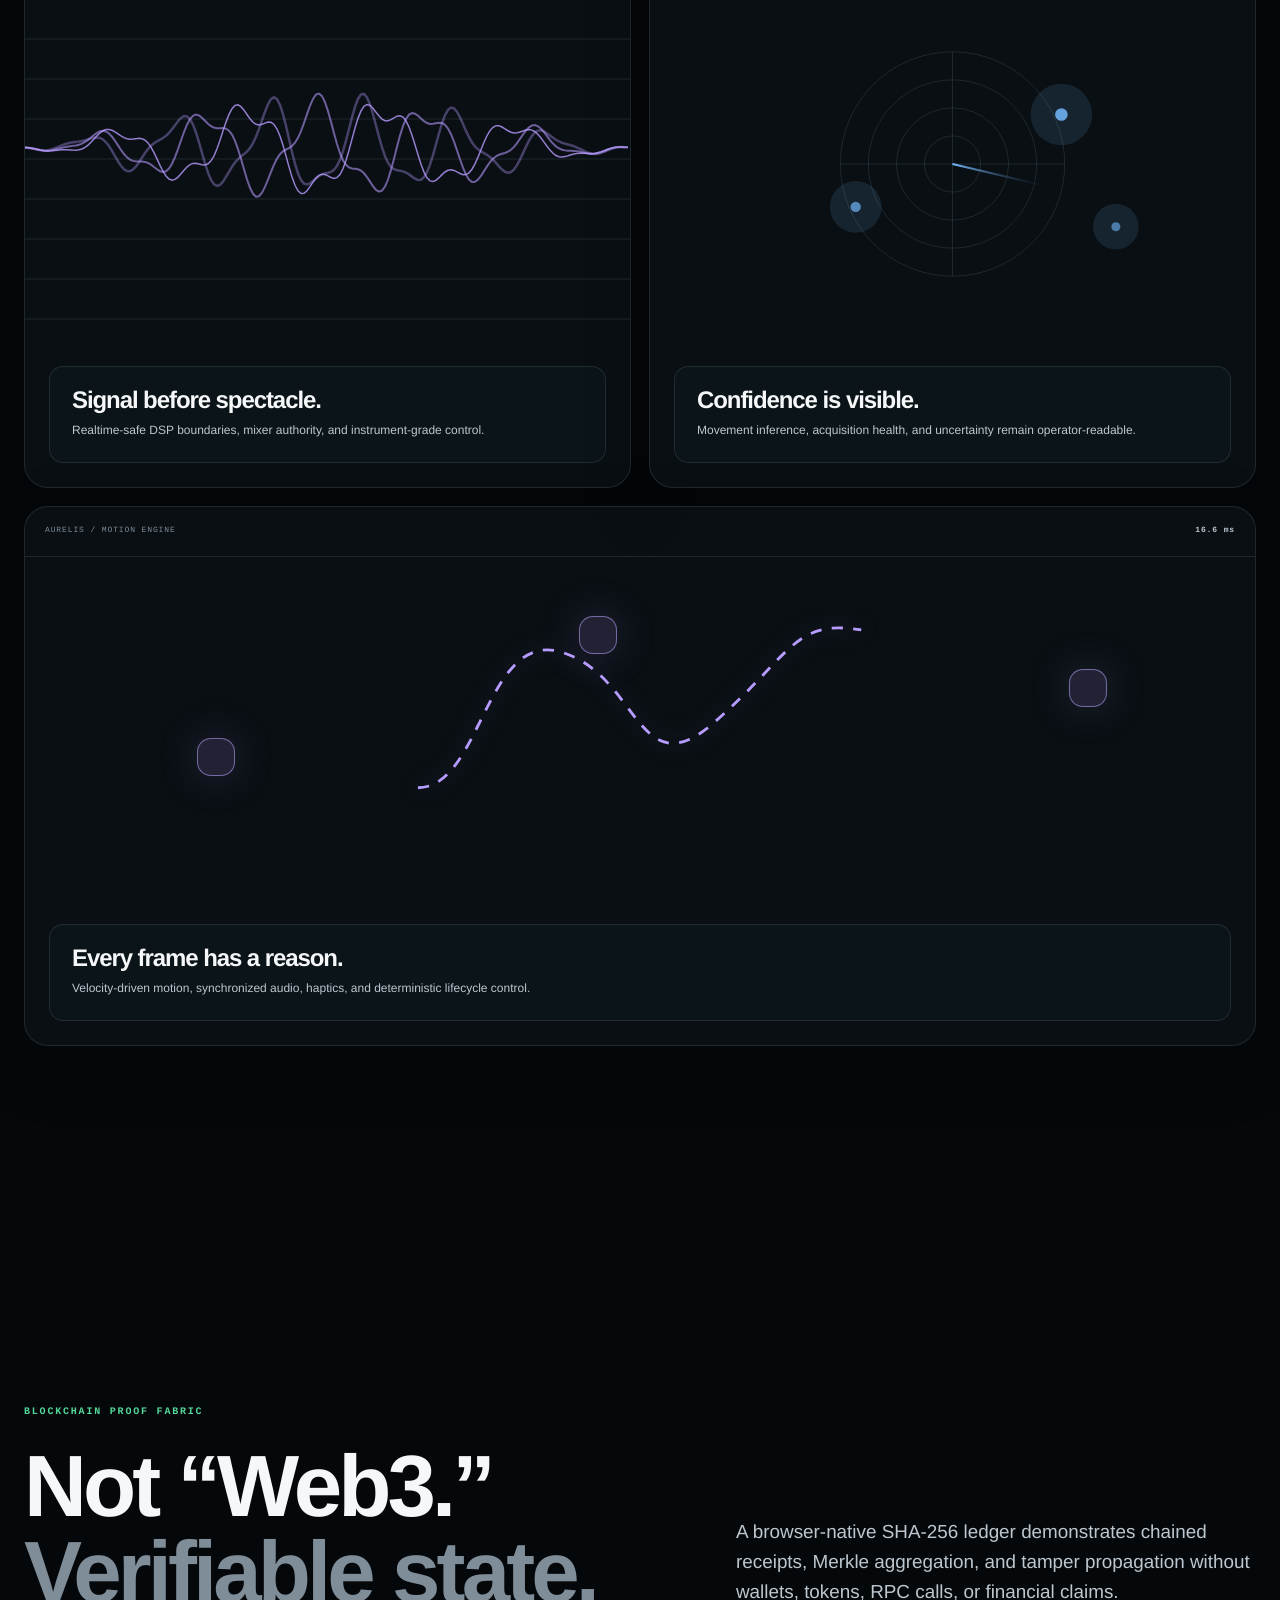
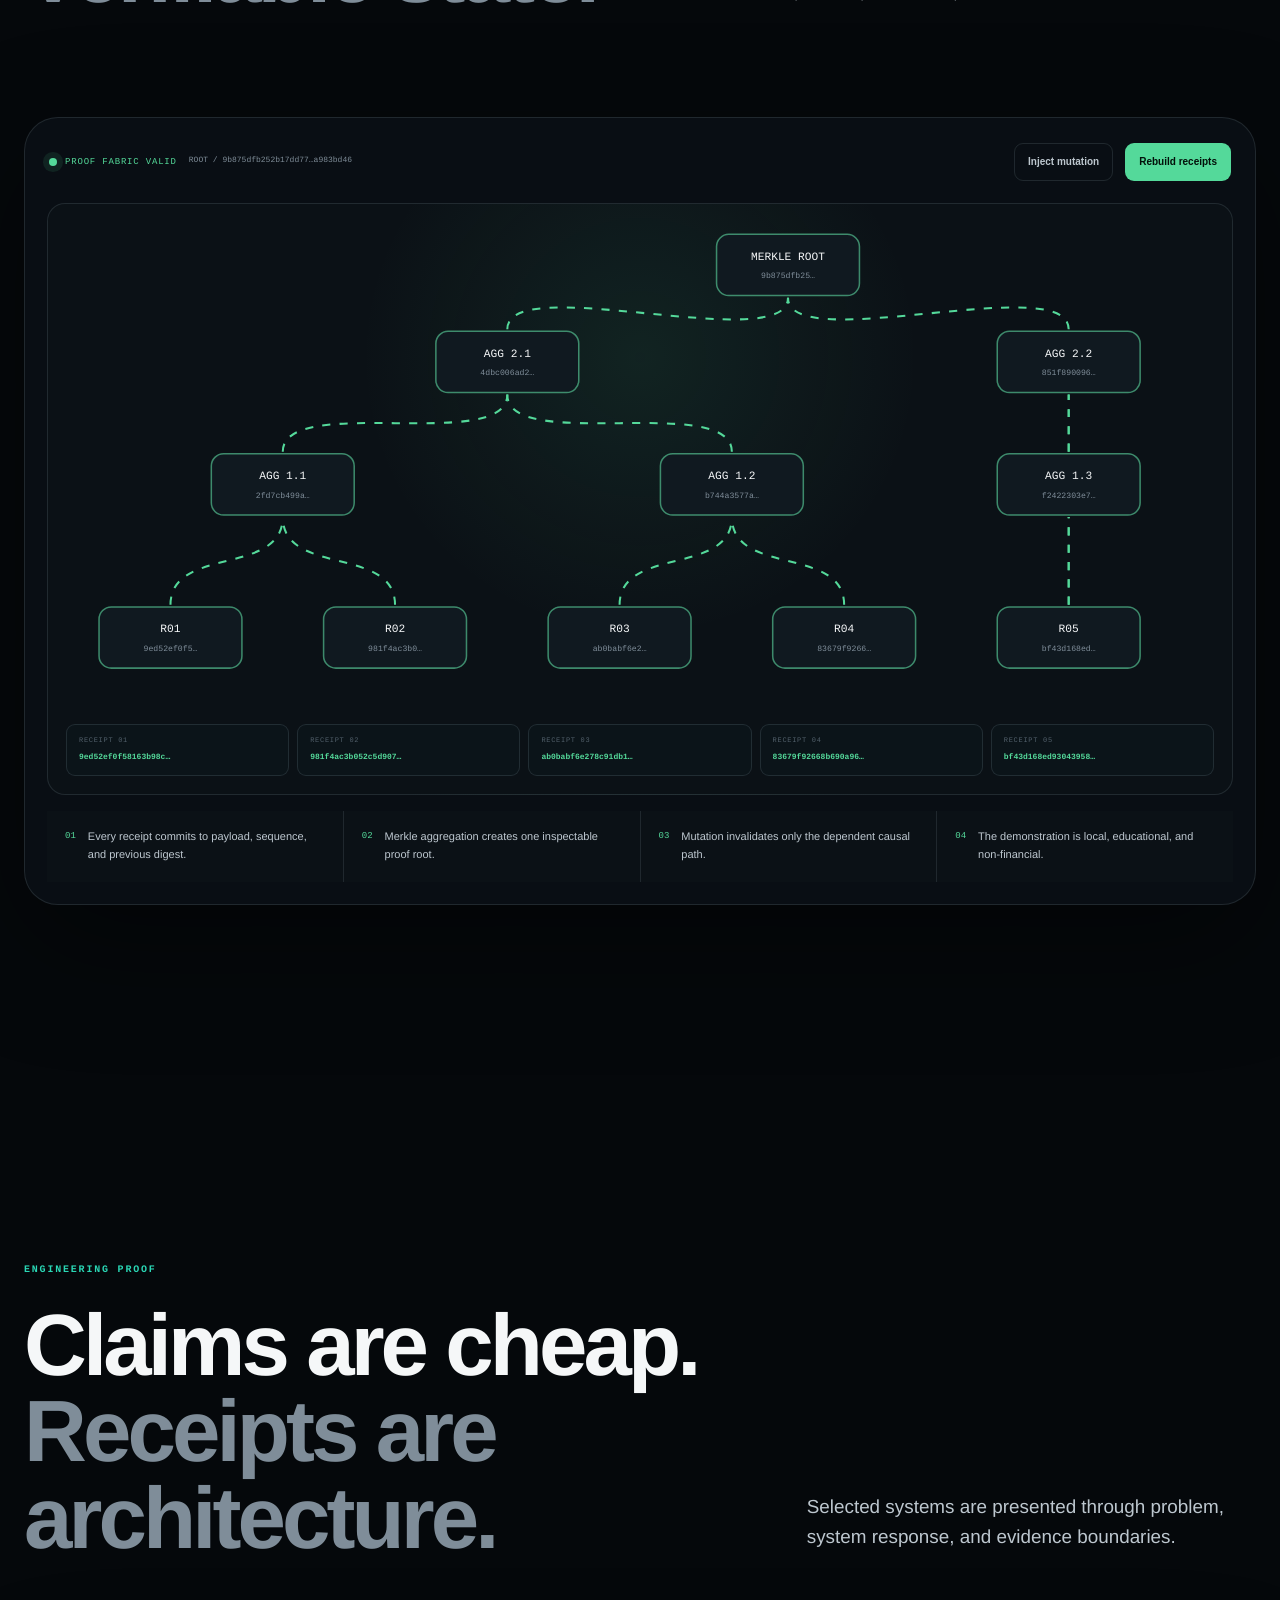
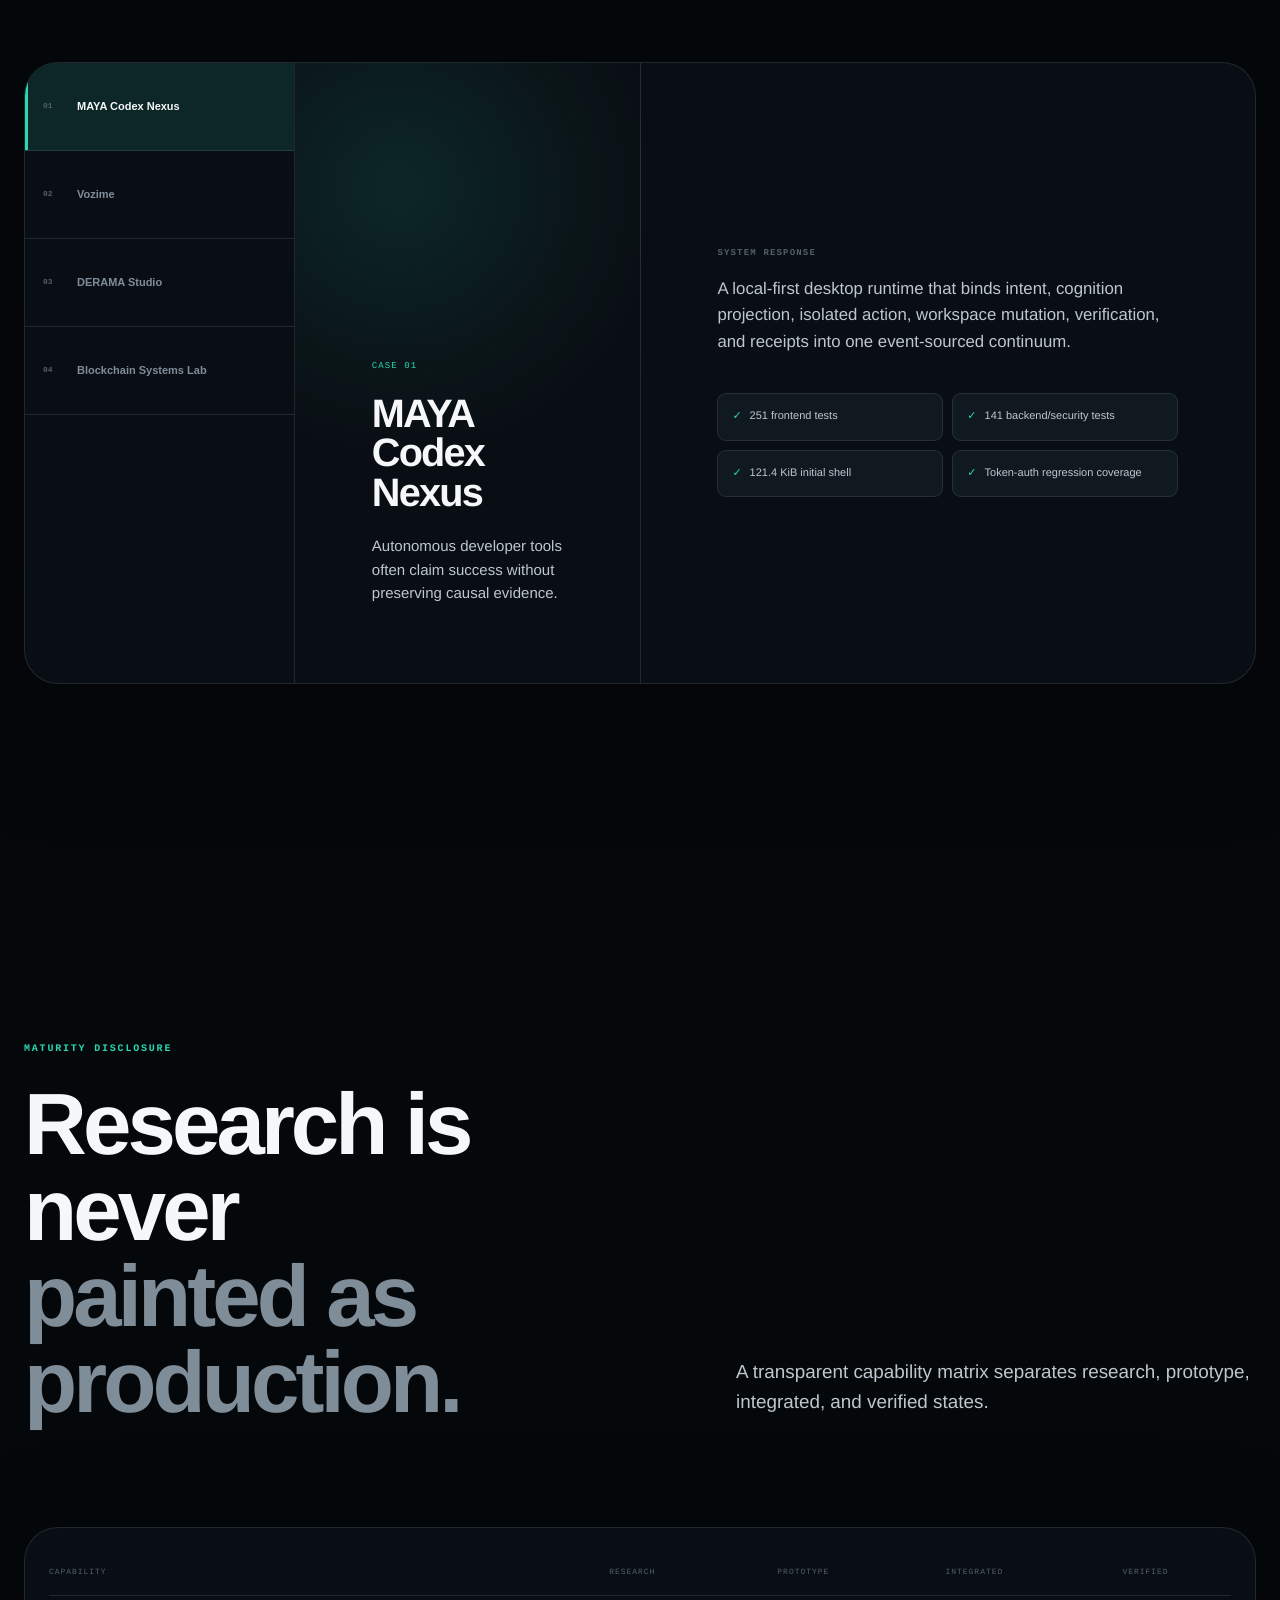
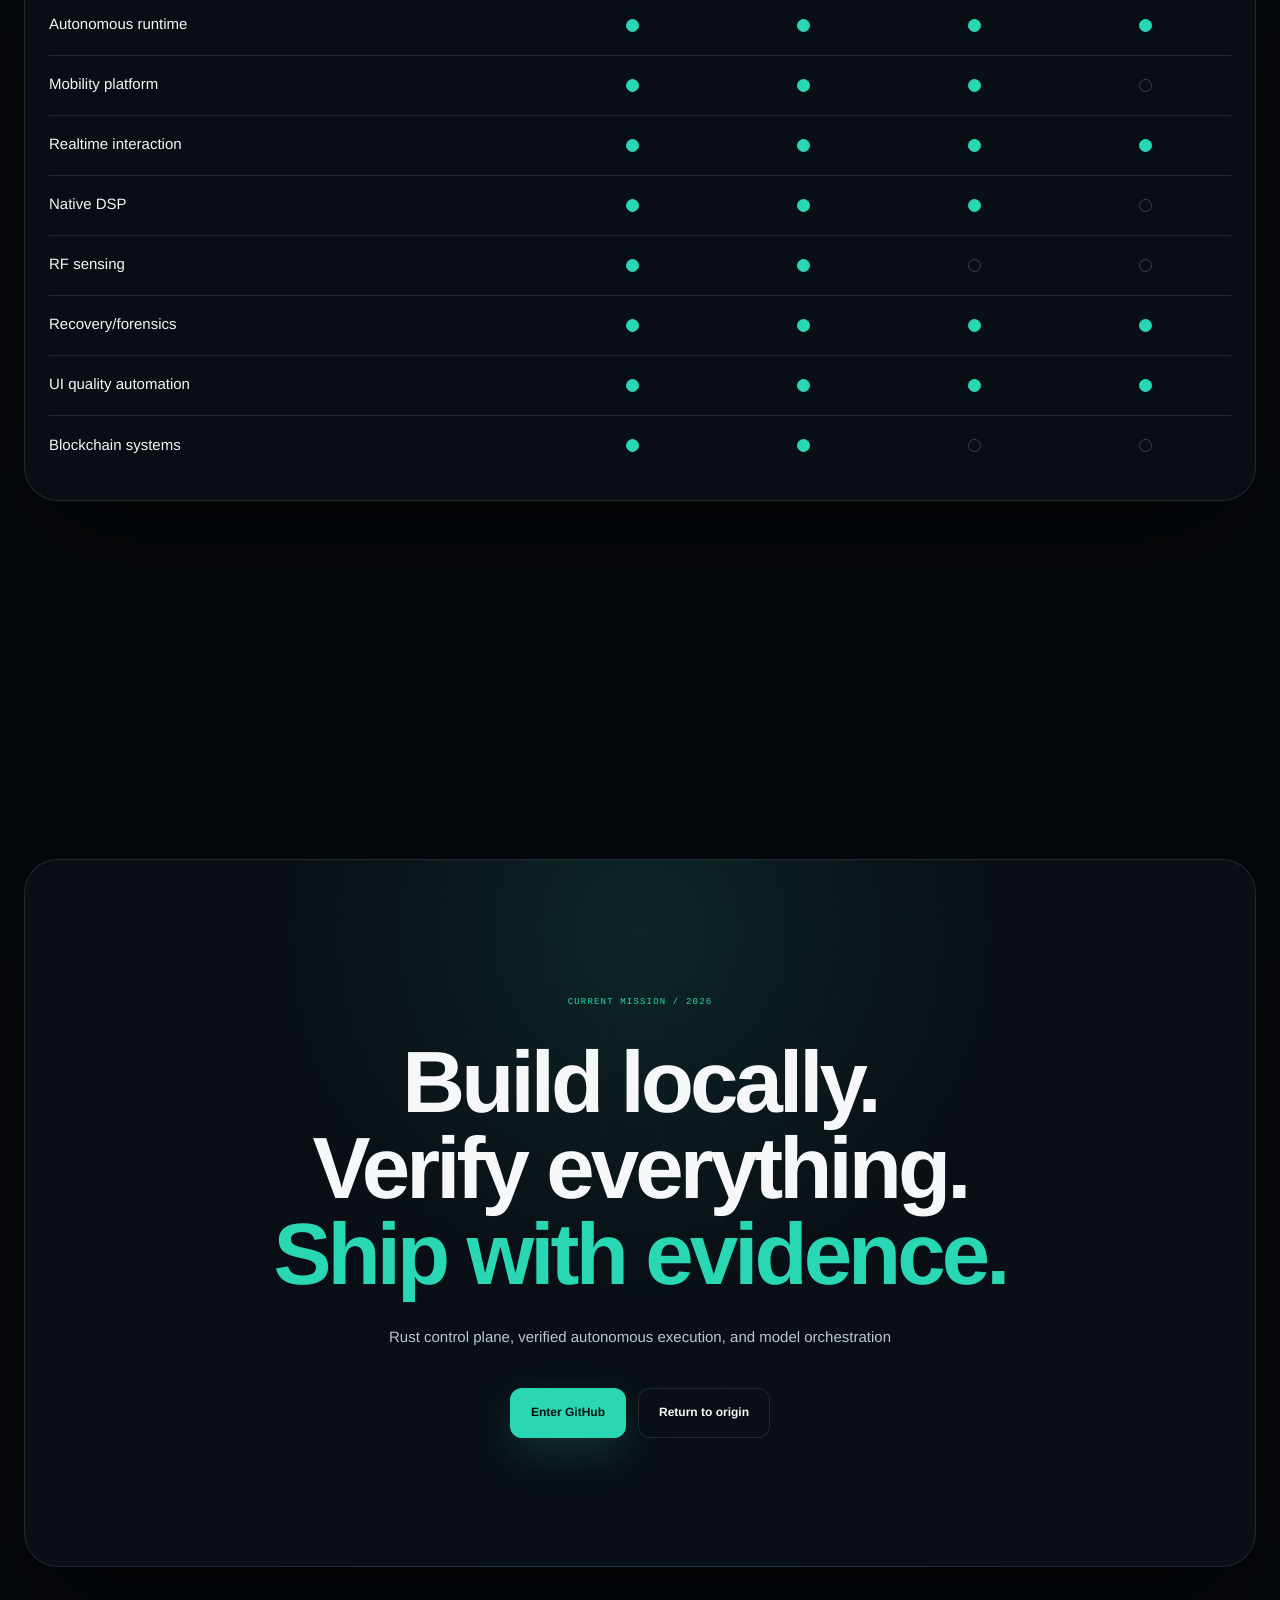
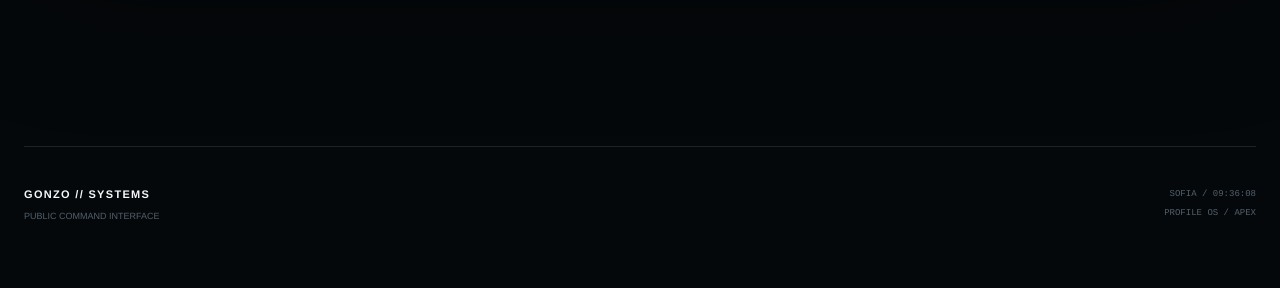
==== commit 68c8e7f7: "Deploy APEX Another World profile rebuild Replace the portfolio card-grid with the spatial engineeri" ====
--- a/docs/index.html
+++ b/docs/index.html
@@ -1,39 +1,353 @@
 <!doctype html>
-<html lang="en" data-theme="dark">
+<html lang="en" data-theme="obsidian">
 <head>
   <meta charset="utf-8">
   <meta name="viewport" content="width=device-width,initial-scale=1,viewport-fit=cover">
-  <meta name="theme-color" content="#070a0e">
-  <meta name="description" content="GONZO // SYSTEMS — proof-native autonomous engineering, mobility, blockchain, DSP, RF research, and realtime product architecture.">
-  <meta property="og:title" content="GONZO // SYSTEMS">
-  <meta property="og:description" content="Engineering systems that prove what they actually did.">
+  <meta name="theme-color" content="#05080b">
+  <meta name="description" content="GONZO // SYSTEMS — proof-native autonomous engineering, mobility, blockchain, DSP, RF sensing, and instrument-grade product architecture.">
+  <meta property="og:title" content="GONZO // SYSTEMS — APEX Profile OS">
+  <meta property="og:description" content="A public command interface for an engineering ecosystem.">
   <meta property="og:type" content="website">
-  <meta property="og:image" content="./assets/hero-dark.svg">
-  <title>GONZO // SYSTEMS — Profile OS</title>
+  <meta property="og:image" content="./assets/apex-social.svg">
+  <title>GONZO // SYSTEMS — APEX Profile OS</title>
   <link rel="manifest" href="./site.webmanifest">
   <link rel="stylesheet" href="./styles.css">
   <script type="module" src="./app.js"></script>
 </head>
 <body>
-  <a class="skip-link" href="#main">Skip to content</a>
-  <canvas id="field" aria-hidden="true"></canvas><div class="cursor-field" aria-hidden="true"></div>
-  <header class="topbar" data-reveal>
-    <a class="brand" href="#top" aria-label="GONZO systems home"><span class="brand-mark" aria-hidden="true"></span><span>GONZO // SYSTEMS</span></a>
-    <nav aria-label="Primary navigation"><a href="#systems">Systems</a><a href="#continuum">Continuum</a><a href="#blockchain">Blockchain</a><a href="#cases">Cases</a></nav>
-    <div class="topbar-actions"><span class="status"><span class="status-dot"></span> Active</span><button class="icon-button" id="theme-toggle" type="button" aria-label="Switch color theme"><span aria-hidden="true">◐</span></button></div>
+  <a class="skip-link" href="#main">Skip to main content</a>
+  <canvas id="world-canvas" aria-hidden="true"></canvas>
+  <div class="grain" aria-hidden="true"></div>
+  <div class="cursor-aura" aria-hidden="true"></div>
+
+  <header class="command-bar" data-reveal>
+    <a class="identity" href="#top" aria-label="GONZO systems home">
+      <span class="identity-mark" aria-hidden="true">
+        <i></i><i></i><i></i>
+      </span>
+      <span class="identity-copy">
+        <strong>GONZO // SYSTEMS</strong>
+        <small>SOFIA · ENGINEERING ECOSYSTEM</small>
+      </span>
+    </a>
+
+    <nav class="command-nav" aria-label="Primary navigation">
+      <a href="#atlas">Atlas</a>
+      <a href="#maya">MAYA</a>
+      <a href="#mobility">Vozime</a>
+      <a href="#ledger">Blockchain</a>
+      <a href="#proof">Proof</a>
+    </nav>
+
+    <div class="command-actions">
+      <span class="live-state"><i></i><span>ACTIVE DEVELOPMENT</span></span>
+      <button id="motion-toggle" class="chrome-button" type="button" aria-pressed="true" aria-label="Toggle ambient motion">MOTION</button>
+      <button id="theme-toggle" class="chrome-button icon" type="button" aria-label="Switch color theme">◐</button>
+    </div>
   </header>
+
   <main id="main">
-    <section class="hero section" id="top">
-      <div class="hero-copy" data-reveal><p class="eyebrow">AUTONOMOUS AI · MOBILITY · BLOCKCHAIN · DSP · RF</p><h1>Engineering systems that <span>prove</span> what they actually did.</h1><p class="hero-lede">Local-first architecture, deterministic execution, cryptographic evidence, instrument-grade interfaces, and measurable runtime discipline.</p><div class="hero-actions"><a class="button primary" href="#systems">Explore systems</a><a class="button secondary" href="https://github.com/gonzo-max2">Open GitHub</a></div><dl class="hero-stats" aria-label="Profile summary"><div><dt>Systems</dt><dd id="system-count">9</dd></div><div><dt>Flagship</dt><dd>MAYA 6.6.1</dd></div><div><dt>Mode</dt><dd>Local-first</dd></div><div><dt>Base</dt><dd>Sofia</dd></div></dl></div>
-      <div class="hero-instrument" data-reveal><div class="instrument-header"><span>PROOF CONTINUUM</span><span class="mono">LIVE MODEL</span></div><div class="orbit" aria-hidden="true"><div class="orbit-ring ring-a"></div><div class="orbit-ring ring-b"></div><div class="orbit-core">G</div><span class="orbit-node node-a">AI</span><span class="orbit-node node-b">RF</span><span class="orbit-node node-c">DSP</span><span class="orbit-node node-d">CHAIN</span></div><div class="instrument-flow" aria-label="Instruction to receipt continuum"><span>Intent</span><i></i><span>Frame</span><i></i><span>Act</span><i></i><span>Verify</span><i></i><span>Receipt</span></div></div>
-    </section>
-    <section class="marquee" aria-label="Engineering domains"><div class="marquee-track"><span>AUTONOMOUS ENGINEERING</span><span>MOBILITY</span><span>BLOCKCHAIN</span><span>REALTIME INTERACTION</span><span>NATIVE DSP</span><span>RF SENSING</span><span>FORENSICS</span><span>QUALITY AUTOMATION</span><span aria-hidden="true">AUTONOMOUS ENGINEERING</span><span aria-hidden="true">MOBILITY</span><span aria-hidden="true">BLOCKCHAIN</span><span aria-hidden="true">REALTIME INTERACTION</span></div></section>
-    <section class="section" id="systems"><header class="section-heading" data-reveal><p class="eyebrow">SYSTEMS CONSTELLATION</p><h2>Nine systems. One engineering standard.</h2><p>Private product development, internal tooling, and explicitly labelled research tracks.</p></header><div class="filter-bar" role="toolbar" aria-label="Filter systems" data-reveal><button class="filter active" type="button" data-filter="all">All</button><button class="filter" type="button" data-filter="integrated">Integrated</button><button class="filter" type="button" data-filter="prototype">Prototype</button><button class="filter" type="button" data-filter="research">Research</button></div><div class="system-grid" id="system-grid" aria-live="polite"></div></section>
-    <section class="section continuum-section" id="continuum"><header class="section-heading" data-reveal><p class="eyebrow">MAYA CODEX NEXUS</p><h2>Instruction becomes inspectable evidence.</h2></header><div class="continuum-panel" data-reveal><div class="continuum-line" aria-hidden="true"><span></span></div><ol class="continuum-steps"><li><b>01</b><h3>Observe</h3><p>Acquire workspace, runtime, policy, and operator context.</p></li><li><b>02</b><h3>Frame</h3><p>Build a safe, display-ready model of the mission.</p></li><li><b>03</b><h3>Decide</h3><p>Select an explicit plan, boundary, and verification strategy.</p></li><li><b>04</b><h3>Act</h3><p>Execute through constrained tools and transactional workspaces.</p></li><li><b>05</b><h3>Verify</h3><p>Inspect outputs, tests, diffs, failures, and contradictions.</p></li><li><b>06</b><h3>Receipt</h3><p>Persist evidence and restore the exact causal chain.</p></li></ol></div></section>
-    <section class="section blockchain-section" id="blockchain"><header class="section-heading" data-reveal><p class="eyebrow">BLOCKCHAIN SYSTEMS LAB</p><h2>Cryptographic receipts, not decorative Web3.</h2><p>This local demonstration links intent, policy, action, proof, and receipt using SHA-256. Modify any block and the chain becomes invalid.</p></header><div class="ledger-shell" data-reveal><div class="ledger-toolbar"><div><span class="ledger-status valid" id="ledger-status"><i></i> Chain valid</span><span class="mono" id="ledger-height">Height 5</span></div><div><button class="button secondary compact" id="tamper-chain" type="button">Tamper block</button><button class="button primary compact" id="verify-chain" type="button">Verify chain</button></div></div><div class="ledger-track" id="ledger-track" aria-label="Interactive cryptographic proof chain"></div><div class="ledger-explain"><div><span>01</span><p>Every block commits to its own payload.</p></div><div><span>02</span><p>Every block includes the previous digest.</p></div><div><span>03</span><p>One mutation invalidates every dependent receipt.</p></div></div></div></section>
-    <section class="section cases-section" id="cases"><header class="section-heading" data-reveal><p class="eyebrow">ENGINEERING CASES</p><h2>Depth over badge walls.</h2></header><div class="case-tabs" role="tablist" aria-label="Engineering case studies" data-reveal></div><article class="case-panel" id="case-panel" data-reveal></article></section>
-    <section class="section maturity-section" id="maturity"><header class="section-heading" data-reveal><p class="eyebrow">MATURITY DISCLOSURE</p><h2>Research is not presented as production.</h2></header><div class="maturity-table" id="maturity-table" data-reveal></div></section>
-    <section class="section closing"><div class="closing-panel" data-reveal><p class="eyebrow">CURRENT MISSION</p><h2>Build locally. Verify everything. Ship with evidence.</h2><p id="current-mission">Rust control plane, verified autonomous execution, and model orchestration.</p><div class="hero-actions"><a class="button primary" href="https://github.com/gonzo-max2">View GitHub profile</a><a class="button secondary" href="#top">Return to top</a></div></div></section>
+    <section class="hero" id="top">
+      <div class="hero-index mono" aria-hidden="true">PROFILE OS / APEX 01</div>
+      <div class="hero-copy" data-reveal>
+        <p class="signal-label">AUTONOMOUS AI · MOBILITY · BLOCKCHAIN · DSP · RF</p>
+        <h1>
+          <span class="line ghost">I build systems</span>
+          <span class="line">that remain</span>
+          <span class="line accent-line">truthful under pressure.</span>
+        </h1>
+        <p class="hero-lede">
+          Local-first architecture, deterministic execution, cryptographic evidence,
+          native product depth, and interfaces designed as operational instruments.
+        </p>
+        <div class="hero-actions">
+          <a class="action primary" href="#atlas">Enter systems atlas</a>
+          <a class="action quiet" href="https://github.com/gonzo-max2">Open GitHub profile</a>
+        </div>
+      </div>
+
+      <div class="hero-world" data-reveal>
+        <div class="world-shell" id="world-shell">
+          <div class="world-topline mono"><span>SPATIAL SYSTEMS ATLAS</span><span>LIVE / LOCAL-FIRST</span></div>
+          <div class="world-core" aria-hidden="true">
+            <div class="core-halo halo-a"></div>
+            <div class="core-halo halo-b"></div>
+            <div class="core-halo halo-c"></div>
+            <div class="core-letter">G</div>
+            <span class="satellite sat-maya">MAYA</span>
+            <span class="satellite sat-vozime">VOZIME</span>
+            <span class="satellite sat-chain">CHAIN</span>
+            <span class="satellite sat-dsp">DSP</span>
+            <span class="satellite sat-rf">RF</span>
+          </div>
+          <div class="world-readout">
+            <div><small>SYSTEMS</small><strong id="hero-system-count">09</strong></div>
+            <div><small>FLAGSHIP</small><strong>MAYA 6.6.1</strong></div>
+            <div><small>MODE</small><strong>PROOF-NATIVE</strong></div>
+          </div>
+        </div>
+      </div>
+
+      <div class="hero-footer mono" data-reveal>
+        <span>INSTRUCTION</span><i></i><span>COGNITION</span><i></i><span>ACTION</span><i></i><span>ARTIFACT</span><i></i><span>VERIFICATION</span><i></i><span>RECEIPT</span>
+      </div>
+      <a class="scroll-cue" href="#atlas"><span>SCROLL TO ENTER</span><i></i></a>
+    </section>
+
+    <section class="domain-ribbon" aria-label="Engineering domains">
+      <div class="domain-track">
+        <span>AUTONOMOUS ENGINEERING</span><span>MOBILITY SYSTEMS</span><span>BLOCKCHAIN ARCHITECTURE</span><span>NATIVE DSP</span><span>RF SENSING</span><span>FORENSIC RECOVERY</span><span>REALTIME INTERACTION</span><span>QUALITY AUTOMATION</span>
+        <span aria-hidden="true">AUTONOMOUS ENGINEERING</span><span aria-hidden="true">MOBILITY SYSTEMS</span><span aria-hidden="true">BLOCKCHAIN ARCHITECTURE</span><span aria-hidden="true">NATIVE DSP</span>
+      </div>
+    </section>
+
+    <section class="atlas section" id="atlas">
+      <header class="section-intro" data-reveal>
+        <div>
+          <p class="signal-label">SYSTEMS ATLAS</p>
+          <h2>Not projects.<br><span>Operational worlds.</span></h2>
+        </div>
+        <p>
+          Each system has its own runtime, interaction grammar, evidence boundary,
+          and visual signature. Select a world to inspect its architecture.
+        </p>
+      </header>
+
+      <div class="atlas-shell" data-reveal>
+        <div class="atlas-rail" id="atlas-rail" role="tablist" aria-label="Systems atlas"></div>
+        <article class="atlas-stage" id="atlas-stage" aria-live="polite">
+          <div class="stage-head">
+            <div>
+              <span class="stage-index mono" id="stage-index">01 / 09</span>
+              <p class="stage-domain mono" id="stage-domain">AUTONOMOUS ENGINEERING</p>
+            </div>
+            <span class="stage-status" id="stage-status"><i></i> INTEGRATED</span>
+          </div>
+          <div class="stage-body">
+            <div class="stage-copy">
+              <h3 id="stage-title">MAYA Codex Nexus</h3>
+              <p id="stage-summary"></p>
+              <div class="stage-stack" id="stage-stack"></div>
+              <div class="stage-proof" id="stage-proof"></div>
+            </div>
+            <div class="stage-visual" id="stage-visual" aria-label="Selected system visualization"></div>
+          </div>
+          <div class="stage-footer mono">
+            <span id="stage-maturity">MATURITY / INTEGRATED</span>
+            <span id="stage-position">COORD / 01.00</span>
+          </div>
+        </article>
+      </div>
+    </section>
+
+    <section class="maya section" id="maya">
+      <header class="section-intro wide" data-reveal>
+        <div>
+          <p class="signal-label">MAYA CODEX NEXUS</p>
+          <h2>A mission becomes<br><span>inspectable evidence.</span></h2>
+        </div>
+        <p>
+          Scroll through the execution continuum. The visual state advances from intent
+          to verified receipt without exposing raw private reasoning.
+        </p>
+      </header>
+
+      <div class="continuum-theater" data-reveal>
+        <div class="continuum-nav" id="continuum-nav" role="tablist" aria-label="MAYA execution phases"></div>
+        <div class="continuum-screen">
+          <div class="continuum-display">
+            <div class="continuum-meta mono"><span id="phase-index">PHASE 01</span><span id="phase-state">AUTHORITATIVE</span></div>
+            <h3 id="phase-title">Observe</h3>
+            <p id="phase-copy">Acquire workspace, runtime, policy, and operator context.</p>
+            <div class="continuum-evidence" id="phase-evidence"></div>
+          </div>
+          <div class="continuum-graphic" id="continuum-graphic" aria-hidden="true">
+            <svg viewBox="0 0 600 420" role="presentation">
+              <defs>
+                <linearGradient id="continuumGradient" x1="0" y1="0" x2="1" y2="1">
+                  <stop offset="0" stop-color="#2ad7b5"/>
+                  <stop offset="1" stop-color="#75baff"/>
+                </linearGradient>
+                <filter id="softGlow"><feGaussianBlur stdDeviation="10" result="b"/><feMerge><feMergeNode in="b"/><feMergeNode in="SourceGraphic"/></feMerge></filter>
+              </defs>
+              <path class="continuum-path-bg" d="M72 328C142 245 130 145 222 118S358 204 422 146 478 54 536 84"/>
+              <path class="continuum-path-live" id="continuum-path-live" d="M72 328C142 245 130 145 222 118S358 204 422 146 478 54 536 84"/>
+              <g class="continuum-nodes" id="continuum-nodes"></g>
+              <circle class="continuum-cursor" id="continuum-cursor" cx="72" cy="328" r="9"/>
+            </svg>
+          </div>
+        </div>
+      </div>
+    </section>
+
+    <section class="mobility section" id="mobility">
+      <header class="section-intro" data-reveal>
+        <div>
+          <p class="signal-label blue">VOZIME MOBILITY SYSTEM</p>
+          <h2>Trust moves with<br><span>the trip state.</span></h2>
+        </div>
+        <p>
+          Rider, driver, map, notification, payment, and safety context move through one
+          deterministic lifecycle instead of competing local screens.
+        </p>
+      </header>
+
+      <div class="mobility-stage" data-reveal>
+        <div class="route-world">
+          <svg class="route-map" viewBox="0 0 920 520" role="img" aria-labelledby="route-title route-desc">
+            <title id="route-title">Vozime route state visualization</title>
+            <desc id="route-desc">A stylized route connecting request, match, arrival, trip, and completion states.</desc>
+            <defs>
+              <linearGradient id="routeGradient" x1="0" y1="0" x2="1" y2="1">
+                <stop offset="0" stop-color="#75baff"/>
+                <stop offset="1" stop-color="#2ad7b5"/>
+              </linearGradient>
+              <filter id="routeGlow"><feGaussianBlur stdDeviation="5" result="b"/><feMerge><feMergeNode in="b"/><feMergeNode in="SourceGraphic"/></feMerge></filter>
+            </defs>
+            <g class="map-grid" opacity=".28">
+              <path d="M0 80H920M0 160H920M0 240H920M0 320H920M0 400H920"/>
+              <path d="M100 0V520M200 0V520M300 0V520M400 0V520M500 0V520M600 0V520M700 0V520M800 0V520"/>
+            </g>
+            <path class="map-street" d="M-20 440C140 385 192 438 320 340S508 298 612 224 736 72 940 118"/>
+            <path class="map-street thin" d="M82 548C166 410 164 286 278 234S542 252 650 142 736 36 836-22"/>
+            <path class="route-base" d="M80 424C176 378 226 414 324 336S500 306 606 224 736 112 842 116"/>
+            <path class="route-live" id="route-live" d="M80 424C176 378 226 414 324 336S500 306 606 224 736 112 842 116"/>
+            <g id="route-stops"></g>
+            <g class="vehicle" id="vehicle"><circle r="16"/><path d="M-7 3h14l-2-8H-5l-2 8Zm1 0v6M6 3v6"/></g>
+          </svg>
+          <div class="route-overlay">
+            <span class="mono">SOFIA / LIVE TRIP MODEL</span>
+            <strong id="route-state-label">REQUEST</strong>
+          </div>
+        </div>
+        <div class="trip-console">
+          <div class="trip-phone">
+            <div class="phone-top"><span>VOZIME</span><i></i></div>
+            <div class="phone-map-mini"><span class="pulse-dot"></span><span class="driver-dot"></span><i></i></div>
+            <div class="phone-card">
+              <small id="phone-kicker">LOOKING FOR DRIVER</small>
+              <strong id="phone-title">Your route is ready</strong>
+              <p id="phone-copy">Matching the closest qualified driver.</p>
+              <div class="phone-progress"><span id="phone-progress"></span></div>
+            </div>
+          </div>
+          <div class="trip-states" id="trip-states"></div>
+        </div>
+      </div>
+    </section>
+
+    <section class="signal-lab section" id="signal-lab">
+      <header class="section-intro wide" data-reveal>
+        <div>
+          <p class="signal-label violet">REALTIME LAB</p>
+          <h2>Audio, motion, and RF<br><span>as live material.</span></h2>
+        </div>
+        <p>Three runtime domains share one rule: visual motion must correspond to actual state.</p>
+      </header>
+      <div class="lab-grid">
+        <article class="lab-panel audio-panel" data-reveal>
+          <div class="lab-head"><span>DERAMA / AUDIO ENGINE</span><b>48 kHz</b></div>
+          <canvas id="audio-canvas" aria-label="Animated audio waveform visualization"></canvas>
+          <div class="lab-copy"><h3>Signal before spectacle.</h3><p>Realtime-safe DSP boundaries, mixer authority, and instrument-grade control.</p></div>
+        </article>
+        <article class="lab-panel rf-panel" data-reveal>
+          <div class="lab-head"><span>AETHER / RF FIELD</span><b>CALIBRATED</b></div>
+          <canvas id="rf-canvas" aria-label="Animated RF sensing visualization"></canvas>
+          <div class="lab-copy"><h3>Confidence is visible.</h3><p>Movement inference, acquisition health, and uncertainty remain operator-readable.</p></div>
+        </article>
+        <article class="lab-panel motion-panel" data-reveal>
+          <div class="lab-head"><span>AURELIS / MOTION ENGINE</span><b>16.6 ms</b></div>
+          <div class="motion-field" id="motion-field" aria-label="Realtime motion response visualization">
+            <i class="motion-orb orb-1"></i><i class="motion-orb orb-2"></i><i class="motion-orb orb-3"></i>
+            <svg viewBox="0 0 520 260" aria-hidden="true"><path d="M24 218C92 218 96 48 178 74S258 220 340 148 424 38 496 50"/></svg>
+          </div>
+          <div class="lab-copy"><h3>Every frame has a reason.</h3><p>Velocity-driven motion, synchronized audio, haptics, and deterministic lifecycle control.</p></div>
+        </article>
+      </div>
+    </section>
+
+    <section class="ledger section" id="ledger">
+      <header class="section-intro" data-reveal>
+        <div>
+          <p class="signal-label green">BLOCKCHAIN PROOF FABRIC</p>
+          <h2>Not “Web3.”<br><span>Verifiable state.</span></h2>
+        </div>
+        <p>
+          A browser-native SHA-256 ledger demonstrates chained receipts, Merkle aggregation,
+          and tamper propagation without wallets, tokens, RPC calls, or financial claims.
+        </p>
+      </header>
+
+      <div class="ledger-theater" data-reveal>
+        <div class="ledger-head">
+          <div>
+            <span id="ledger-state" class="ledger-state valid"><i></i> PROOF FABRIC VALID</span>
+            <span class="mono" id="merkle-root">ROOT / CALCULATING</span>
+          </div>
+          <div>
+            <button class="mini-action" id="tamper-ledger" type="button">Inject mutation</button>
+            <button class="mini-action primary" id="repair-ledger" type="button">Rebuild receipts</button>
+          </div>
+        </div>
+        <div class="ledger-world">
+          <svg class="merkle-map" viewBox="0 0 1160 500" role="img" aria-labelledby="merkle-title merkle-desc">
+            <title id="merkle-title">Interactive cryptographic receipt fabric</title>
+            <desc id="merkle-desc">Five receipt blocks feed into a Merkle aggregation tree. Mutating a block invalidates the dependent proof path.</desc>
+            <g id="merkle-links"></g>
+            <g id="merkle-nodes"></g>
+          </svg>
+          <div class="receipt-strip" id="receipt-strip"></div>
+        </div>
+        <div class="ledger-facts">
+          <div><span>01</span><p>Every receipt commits to payload, sequence, and previous digest.</p></div>
+          <div><span>02</span><p>Merkle aggregation creates one inspectable proof root.</p></div>
+          <div><span>03</span><p>Mutation invalidates only the dependent causal path.</p></div>
+          <div><span>04</span><p>The demonstration is local, educational, and non-financial.</p></div>
+        </div>
+      </div>
+    </section>
+
+    <section class="proof section" id="proof">
+      <header class="section-intro wide" data-reveal>
+        <div>
+          <p class="signal-label">ENGINEERING PROOF</p>
+          <h2>Claims are cheap.<br><span>Receipts are architecture.</span></h2>
+        </div>
+        <p>Selected systems are presented through problem, system response, and evidence boundaries.</p>
+      </header>
+      <div class="proof-deck" data-reveal>
+        <div class="proof-tabs" id="proof-tabs" role="tablist" aria-label="Engineering proof cases"></div>
+        <article class="proof-stage" id="proof-stage"></article>
+      </div>
+    </section>
+
+    <section class="maturity section" id="maturity">
+      <header class="section-intro" data-reveal>
+        <div>
+          <p class="signal-label">MATURITY DISCLOSURE</p>
+          <h2>Research is never<br><span>painted as production.</span></h2>
+        </div>
+        <p>A transparent capability matrix separates research, prototype, integrated, and verified states.</p>
+      </header>
+      <div class="maturity-shell" id="maturity-shell" data-reveal></div>
+    </section>
+
+    <section class="finale section">
+      <div class="finale-world" data-reveal>
+        <span class="finale-index mono">CURRENT MISSION / 2026</span>
+        <h2>Build locally.<br>Verify everything.<br><span>Ship with evidence.</span></h2>
+        <p id="current-mission">Rust control plane, verified autonomous execution, and model orchestration.</p>
+        <div class="hero-actions">
+          <a class="action primary" href="https://github.com/gonzo-max2">Enter GitHub</a>
+          <a class="action quiet" href="#top">Return to origin</a>
+        </div>
+      </div>
+    </section>
   </main>
-  <footer><span>GONZO // SYSTEMS</span><span class="mono">SOFIA · <time id="sofia-time">--:--</time></span></footer>
-</body></html>
+
+  <footer class="site-footer">
+    <div><strong>GONZO // SYSTEMS</strong><span>PUBLIC COMMAND INTERFACE</span></div>
+    <div class="mono"><span>SOFIA / <time id="sofia-time">--:--:--</time></span><span>PROFILE OS / APEX</span></div>
+  </footer>
+</body>
+</html>
--- a/docs/styles.css
+++ b/docs/styles.css
@@ -1,6 +1,800 @@
-:root{color-scheme:dark;--bg:#070a0e;--bg2:#0b1015;--surface:rgba(15,22,29,.84);--solid:#0f161d;--surface2:#151f29;--border:rgba(140,165,185,.18);--strong:rgba(140,165,185,.34);--text:#f5f7fa;--secondary:#b7c2cc;--muted:#8997a5;--accent:#2ad7b5;--accent2:#75baff;--warning:#f1b85b;--danger:#ff6d78;--success:#54d99a;--shadow:0 24px 80px rgba(0,0,0,.28);--max:1220px;--ease:cubic-bezier(.2,.8,.2,1)}
-html[data-theme=light]{color-scheme:light;--bg:#f4f7f9;--bg2:#edf2f5;--surface:rgba(255,255,255,.86);--solid:#fff;--surface2:#e8eef2;--border:rgba(44,64,79,.15);--strong:rgba(44,64,79,.28);--text:#111820;--secondary:#465664;--muted:#697987;--accent:#087c6b;--accent2:#1769aa;--warning:#845600;--danger:#b4232d;--success:#16784d;--shadow:0 24px 80px rgba(44,64,79,.13)}
-*,*::before,*::after{box-sizing:border-box}html{scroll-behavior:smooth}body,h1,h2,h3,p,dl,dd,ol{margin:0}button,input{font:inherit}a{color:inherit}img,svg,canvas{display:block;max-width:100%}body{min-width:320px;overflow-x:hidden;background:radial-gradient(circle at 75% -10%,color-mix(in srgb,var(--accent) 9%,transparent),transparent 35%),var(--bg);color:var(--text);font-family:Inter,ui-sans-serif,-apple-system,BlinkMacSystemFont,"Segoe UI",sans-serif;font-size:15px;line-height:1.6;-webkit-font-smoothing:antialiased}body::before{position:fixed;inset:0;z-index:-3;pointer-events:none;content:"";background-image:linear-gradient(var(--border) 1px,transparent 1px),linear-gradient(90deg,var(--border) 1px,transparent 1px);background-size:84px 84px;mask-image:linear-gradient(to bottom,rgba(0,0,0,.36),transparent 82%);opacity:.22}::selection{background:color-mix(in srgb,var(--accent) 34%,transparent)}:focus-visible{outline:2px solid var(--accent);outline-offset:4px}h1,h2,h3{line-height:1.08;letter-spacing:-.035em}h1{font-size:clamp(3rem,7vw,6.7rem);font-weight:760}h2{font-size:clamp(2rem,4.7vw,4.4rem);font-weight:720}h3{font-size:1.25rem}p{color:var(--secondary)}.mono{font-family:"SFMono-Regular",Consolas,"Liberation Mono",monospace;font-variant-numeric:tabular-nums}#field{position:fixed;inset:0;z-index:-2;width:100%;height:100%;opacity:.52;pointer-events:none}.cursor-field{position:fixed;z-index:-1;width:38rem;height:38rem;border-radius:50%;pointer-events:none;background:radial-gradient(circle,color-mix(in srgb,var(--accent) 10%,transparent),transparent 65%);transform:translate3d(calc(var(--pointer-x,50vw) - 50%),calc(var(--pointer-y,50vh) - 50%),0)}.section{width:min(var(--max),calc(100% - 40px));margin-inline:auto;padding-block:clamp(88px,12vw,164px)}.topbar{position:sticky;top:14px;z-index:20;display:grid;grid-template-columns:1fr auto 1fr;align-items:center;width:min(var(--max),calc(100% - 28px));min-height:58px;margin:14px auto 0;padding:8px 10px 8px 16px;border:1px solid var(--border);border-radius:16px;background:color-mix(in srgb,var(--solid) 76%,transparent);box-shadow:0 10px 42px rgba(0,0,0,.12);backdrop-filter:blur(18px) saturate(1.25)}.topbar nav{display:flex;gap:24px}.topbar-actions{display:flex;justify-content:flex-end;align-items:center;gap:10px}.hero{min-height:calc(100svh - 86px);display:grid;grid-template-columns:minmax(0,1.18fr) minmax(360px,.82fr);align-items:center;gap:clamp(48px,8vw,110px);padding-top:92px}.system-grid{display:grid;grid-template-columns:repeat(3,minmax(0,1fr));gap:16px}.continuum-steps{display:grid;grid-template-columns:repeat(6,minmax(0,1fr));gap:12px;padding:0;list-style:none}.case-panel{min-height:420px}footer{display:flex;justify-content:space-between;width:min(var(--max),calc(100% - 40px));margin:0 auto;padding:32px 0 48px;border-top:1px solid var(--border);color:var(--muted);font-size:12px}.skip-link{position:fixed;top:8px;left:8px;z-index:100;transform:translateY(-160%);padding:10px 14px;border-radius:8px;background:var(--text);color:var(--bg);text-decoration:none}.skip-link:focus{transform:translateY(0)}.brand{display:inline-flex;align-items:center;gap:10px;text-decoration:none;font-size:12px;font-weight:700;letter-spacing:.12em}.brand-mark{width:22px;height:22px;border:1px solid var(--accent);border-radius:6px;background:linear-gradient(30deg,transparent 44%,var(--accent) 45% 53%,transparent 54%),linear-gradient(-30deg,transparent 44%,var(--accent) 45% 53%,transparent 54%);box-shadow:inset 0 0 0 5px color-mix(in srgb,var(--accent) 8%,transparent)}.topbar nav a{color:var(--muted);font-size:13px;font-weight:600;text-decoration:none}.topbar nav a:hover{color:var(--text)}.status{display:inline-flex;align-items:center;gap:8px;color:var(--secondary);font-size:12px}.status-dot{width:7px;height:7px;border-radius:50%;background:var(--accent);box-shadow:0 0 0 6px color-mix(in srgb,var(--accent) 9%,transparent);animation:pulse 2.6s ease-in-out infinite}.icon-button{width:38px;height:38px;border:1px solid var(--border);border-radius:10px;background:transparent;color:var(--text);cursor:pointer}.eyebrow{margin-bottom:22px;color:var(--accent);font-family:"SFMono-Regular",Consolas,monospace;font-size:11px;font-weight:700;letter-spacing:.17em}.hero h1 span{color:var(--accent);text-shadow:0 0 36px color-mix(in srgb,var(--accent) 22%,transparent)}.hero-lede{max-width:720px;margin-top:30px;font-size:clamp(1.05rem,1.7vw,1.28rem)}.hero-actions{display:flex;flex-wrap:wrap;gap:12px;margin-top:34px}.button{display:inline-flex;align-items:center;justify-content:center;min-height:46px;padding:0 18px;border:1px solid var(--border);border-radius:11px;font-size:13px;font-weight:700;text-decoration:none;cursor:pointer;transition:transform .18s var(--ease),box-shadow .18s ease,background .18s ease}.button:hover{transform:translateY(-2px)}.button.primary{border-color:transparent;background:var(--accent);color:#04100d;box-shadow:0 12px 30px color-mix(in srgb,var(--accent) 18%,transparent)}.button.secondary{background:color-mix(in srgb,var(--solid) 72%,transparent);color:var(--text)}.button.compact{min-height:36px;padding-inline:13px;font-size:12px}.hero-stats{display:grid;grid-template-columns:repeat(4,minmax(0,1fr));gap:1px;margin-top:50px;overflow:hidden;border:1px solid var(--border);border-radius:13px;background:var(--border)}.hero-stats div{padding:16px;background:color-mix(in srgb,var(--solid) 86%,transparent)}.hero-stats dt{color:var(--muted);font-family:monospace;font-size:9px;letter-spacing:.14em;text-transform:uppercase}.hero-stats dd{margin-top:5px;color:var(--text);font-size:13px;font-weight:700}.hero-instrument{position:relative;min-height:540px;overflow:hidden;border:1px solid var(--border);border-radius:28px;background:radial-gradient(circle at 50% 45%,color-mix(in srgb,var(--accent) 13%,transparent),transparent 46%),color-mix(in srgb,var(--solid) 82%,transparent);box-shadow:var(--shadow);transform-style:preserve-3d}.instrument-header{display:flex;justify-content:space-between;padding:18px 20px;border-bottom:1px solid var(--border);color:var(--muted);font-size:10px;letter-spacing:.14em}.orbit{position:relative;width:390px;height:390px;margin:34px auto 0}.orbit-ring{position:absolute;inset:12%;border:1px solid color-mix(in srgb,var(--accent) 32%,transparent);border-radius:50%;animation:spin 18s linear infinite}.orbit-ring::before,.orbit-ring::after{position:absolute;width:8px;height:8px;border-radius:50%;background:var(--accent);content:"";box-shadow:0 0 18px var(--accent)}.orbit-ring::before{top:-4px;left:50%}.orbit-ring::after{right:14%;bottom:8%}.ring-b{inset:24%;border-style:dashed;animation-direction:reverse;animation-duration:12s}.orbit-core{position:absolute;inset:35%;display:grid;place-items:center;border:1px solid var(--accent);border-radius:24px;background:color-mix(in srgb,var(--accent) 8%,var(--solid));color:var(--accent);font-size:54px;font-weight:800;box-shadow:0 0 80px color-mix(in srgb,var(--accent) 13%,transparent)}.orbit-node{position:absolute;display:grid;place-items:center;min-width:50px;height:30px;padding-inline:8px;border:1px solid var(--border);border-radius:999px;background:var(--solid);color:var(--secondary);font-family:monospace;font-size:10px}.node-a{top:9%;left:18%;animation:floatA 5s ease-in-out infinite}.node-b{top:19%;right:8%;animation:floatB 6.2s ease-in-out infinite}.node-c{bottom:12%;left:8%;animation:floatB 5.7s ease-in-out infinite reverse}.node-d{right:5%;bottom:18%;animation:floatA 6.4s ease-in-out infinite reverse}.instrument-flow{display:grid;grid-template-columns:auto 1fr auto 1fr auto 1fr auto 1fr auto;align-items:center;gap:8px;padding:0 20px 20px;color:var(--muted);font-family:monospace;font-size:9px;text-transform:uppercase}.instrument-flow i{height:1px;overflow:hidden;background:linear-gradient(90deg,transparent,var(--accent),transparent)}.instrument-flow i::after{display:block;width:30%;height:1px;background:var(--text);content:"";animation:signal 2.2s linear infinite}.marquee{overflow:hidden;border-block:1px solid var(--border);background:color-mix(in srgb,var(--solid) 64%,transparent)}.marquee-track{display:flex;width:max-content;animation:marquee 34s linear infinite}.marquee span{padding:16px 25px;color:var(--muted);font-family:monospace;font-size:10px;letter-spacing:.13em;white-space:nowrap}.marquee span::before{margin-right:20px;color:var(--accent);content:"◆"}.section-heading{max-width:830px;margin-bottom:48px}.section-heading>p:last-child{max-width:720px;margin-top:20px;font-size:1.05rem}.filter-bar,.case-tabs{display:flex;flex-wrap:wrap;gap:8px;margin-bottom:22px}.filter,.case-tab{padding:9px 13px;border:1px solid var(--border);border-radius:999px;background:transparent;color:var(--muted);font-size:12px;font-weight:650;cursor:pointer}.filter:hover,.filter.active,.case-tab:hover,.case-tab[aria-selected=true]{border-color:color-mix(in srgb,var(--accent) 60%,var(--border));background:color-mix(in srgb,var(--accent) 9%,transparent);color:var(--text)}.system-card{position:relative;min-height:250px;overflow:hidden;padding:24px;border:1px solid var(--border);border-radius:18px;background:color-mix(in srgb,var(--solid) 79%,transparent);transition:transform .24s var(--ease),border-color .2s ease,box-shadow .24s ease;transform-style:preserve-3d}.system-card::before{position:absolute;inset:0 auto 0 0;width:3px;background:var(--card-accent);content:""}.system-card::after{position:absolute;inset:auto -30% -55% 25%;height:70%;border-radius:50%;background:radial-gradient(circle,color-mix(in srgb,var(--card-accent) 12%,transparent),transparent 68%);content:"";pointer-events:none}.system-card:hover{border-color:color-mix(in srgb,var(--card-accent) 42%,var(--border));box-shadow:0 20px 60px rgba(0,0,0,.18);transform:translateY(-6px)}.system-card.hidden{display:none}.system-meta{display:flex;justify-content:space-between;gap:12px;color:var(--muted);font-family:monospace;font-size:9px;letter-spacing:.1em;text-transform:uppercase}.system-card h3{margin-top:34px}.system-card p{margin-top:16px;font-size:13px}.stack{display:flex;flex-wrap:wrap;gap:6px;margin-top:22px}.stack span{padding:5px 7px;border:1px solid var(--border);border-radius:6px;color:var(--muted);font-family:monospace;font-size:9px}.continuum-panel,.ledger-shell,.case-panel,.maturity-table,.closing-panel{position:relative;overflow:hidden;border:1px solid var(--border);border-radius:24px;background:color-mix(in srgb,var(--solid) 82%,transparent);box-shadow:var(--shadow)}.continuum-panel{padding:50px 34px 34px}.continuum-line{position:absolute;top:76px;right:6%;left:6%;height:2px;overflow:hidden;background:var(--border)}.continuum-line span{display:block;width:34%;height:100%;background:linear-gradient(90deg,transparent,var(--accent),var(--accent2),transparent);animation:scan 5.8s ease-in-out infinite}.continuum-steps li{position:relative;z-index:1;min-height:220px;padding:20px 16px;border:1px solid var(--border);border-radius:14px;background:var(--solid)}.continuum-steps b{display:grid;place-items:center;width:34px;height:34px;margin-bottom:46px;border:1px solid var(--accent);border-radius:50%;background:var(--solid);color:var(--accent);font-family:monospace;font-size:10px}.continuum-steps p{margin-top:12px;font-size:12px}.ledger-shell{padding:20px}.ledger-toolbar{display:flex;justify-content:space-between;align-items:center;gap:18px;padding:4px 2px 20px}.ledger-toolbar>div{display:flex;align-items:center;gap:12px}.ledger-status{display:inline-flex;align-items:center;gap:8px;font-size:12px;font-weight:700}.ledger-status i{width:8px;height:8px;border-radius:50%;background:currentColor;box-shadow:0 0 0 6px color-mix(in srgb,currentColor 9%,transparent)}.ledger-status.valid{color:var(--success)}.ledger-status.invalid{color:var(--danger)}.ledger-height{color:var(--muted);font-size:10px}.ledger-track{display:grid;grid-template-columns:repeat(5,minmax(180px,1fr));gap:28px;overflow-x:auto;padding:18px 4px 26px}.block{position:relative;min-height:202px;padding:18px;border:1px solid var(--border);border-radius:14px;background:var(--surface2);transition:border-color .2s ease,transform .2s var(--ease)}.block::after{position:absolute;top:50%;left:calc(100% + 1px);width:28px;height:1px;background:linear-gradient(90deg,var(--accent),transparent);content:""}.block:last-child::after{display:none}.block.invalid{border-color:var(--danger);transform:translateY(4px)}.block-index{color:var(--muted);font-family:monospace;font-size:9px;letter-spacing:.12em}.block h3{margin-top:28px;font-size:15px}.block label{display:block;margin-top:16px;color:var(--muted);font-family:monospace;font-size:9px;letter-spacing:.1em}.block input{width:100%;margin-top:7px;padding:8px 9px;border:1px solid var(--border);border-radius:7px;background:var(--bg2);color:var(--text);font-family:monospace;font-size:10px}.digest{margin-top:15px;color:var(--accent);font-family:monospace;font-size:10px;overflow-wrap:anywhere}.ledger-explain{display:grid;grid-template-columns:repeat(3,1fr);gap:12px;border-top:1px solid var(--border);padding-top:18px}.ledger-explain div{display:flex;gap:12px;padding:14px}.ledger-explain span{color:var(--accent);font-family:monospace;font-size:10px}.ledger-explain p{font-size:12px}.case-panel{display:grid;grid-template-columns:.72fr 1.28fr;gap:1px;background:var(--border)}.case-summary,.case-detail{padding:clamp(28px,5vw,58px);background:var(--solid)}.case-number{color:var(--accent);font-family:monospace;font-size:11px;letter-spacing:.14em}.case-summary h3{margin-top:22px;font-size:clamp(2rem,4vw,3.4rem)}.case-summary p{margin-top:18px}.case-detail h4{margin:0;color:var(--muted);font-family:monospace;font-size:10px;letter-spacing:.13em}.case-detail>p{margin-top:15px;font-size:1.02rem}.proof-list{display:grid;gap:8px;margin:26px 0 0;padding:0;list-style:none}.proof-list li{padding:12px 14px;border:1px solid var(--border);border-radius:9px;color:var(--secondary);font-size:12px}.proof-list li::before{margin-right:10px;color:var(--accent);content:"✓"}.maturity-table{padding:24px}.maturity-row{display:grid;grid-template-columns:1.6fr repeat(4,.55fr);align-items:center;min-height:54px;border-bottom:1px solid var(--border)}.maturity-row:last-child{border-bottom:0}.maturity-row.header{min-height:40px;color:var(--muted);font-family:monospace;font-size:9px;letter-spacing:.1em;text-transform:uppercase}.maturity-row>span:not(:first-child){justify-self:center}.maturity-dot{width:12px;height:12px;border:1px solid var(--strong);border-radius:50%}.maturity-dot.on{border-color:var(--accent);background:var(--accent);box-shadow:0 0 16px color-mix(in srgb,var(--accent) 24%,transparent)}.closing-panel{padding:clamp(40px,8vw,90px);text-align:center}.closing-panel h2{max-width:870px;margin-inline:auto}.closing-panel>p:not(.eyebrow){max-width:700px;margin:24px auto 0}.closing-panel .hero-actions{justify-content:center}[data-reveal]{opacity:0;transform:translateY(26px);transition:opacity .7s var(--ease),transform .7s var(--ease)}[data-reveal].revealed{opacity:1;transform:translateY(0)}
-@keyframes pulse{0%,100%{opacity:.55}50%{opacity:1}}@keyframes spin{to{transform:rotate(360deg)}}@keyframes floatA{0%,100%{transform:translate3d(0,0,0)}50%{transform:translate3d(10px,-12px,0)}}@keyframes floatB{0%,100%{transform:translate3d(0,0,0)}50%{transform:translate3d(-12px,9px,0)}}@keyframes signal{from{transform:translateX(-160%)}to{transform:translateX(360%)}}@keyframes marquee{to{transform:translateX(-50%)}}@keyframes scan{0%{transform:translateX(-100%)}50%,100%{transform:translateX(290%)}}
-@media(max-width:1050px){.hero{grid-template-columns:1fr}.hero-instrument{min-height:500px}.system-grid{grid-template-columns:repeat(2,minmax(0,1fr))}.continuum-steps{grid-template-columns:repeat(3,1fr)}.continuum-line{display:none}.case-panel{grid-template-columns:1fr}}@media(max-width:760px){.topbar{grid-template-columns:1fr auto}.topbar nav{display:none}.status{display:none}.section{width:min(100% - 24px,var(--max));padding-block:82px}.hero{min-height:auto;padding-top:78px}.hero-instrument{min-height:420px}.orbit{width:320px;height:320px}.hero-stats{grid-template-columns:repeat(2,1fr)}.system-grid{grid-template-columns:1fr}.continuum-panel{padding:24px 18px}.continuum-steps{grid-template-columns:1fr 1fr}.continuum-steps li{min-height:180px}.ledger-toolbar{align-items:flex-start;flex-direction:column}.ledger-toolbar>div:last-child{width:100%}.ledger-toolbar .button{flex:1}.ledger-explain{grid-template-columns:1fr}.maturity-row{grid-template-columns:1.35fr repeat(4,.45fr);font-size:11px}footer{width:calc(100% - 24px)}}@media(max-width:500px){h1{font-size:2.8rem}.hero-instrument{min-height:360px}.orbit{width:270px;height:270px}.instrument-flow{display:none}.continuum-steps{grid-template-columns:1fr}.case-summary,.case-detail{padding:28px 20px}.maturity-table{overflow-x:auto}.maturity-row{min-width:620px}}
-@media(prefers-reduced-motion:reduce){html{scroll-behavior:auto}*,*::before,*::after{scroll-behavior:auto!important;animation-duration:.001ms!important;animation-iteration-count:1!important;transition-duration:.001ms!important}#field,.cursor-field{display:none}[data-reveal]{opacity:1;transform:none}}@media(forced-colors:active){.button,.system-card,.continuum-panel,.ledger-shell,.case-panel,.maturity-table{border:1px solid CanvasText}.status-dot,.maturity-dot.on{forced-color-adjust:none}}
+@layer reset, tokens, base, structure, components, scenes, utilities;
+
+@layer tokens {
+  :root {
+    color-scheme: dark;
+    --bg: #05080b;
+    --bg-deep: #030506;
+    --surface: #0b1116;
+    --surface-2: #101920;
+    --surface-3: #15212a;
+    --glass: rgba(10, 17, 22, 0.76);
+    --glass-strong: rgba(13, 21, 27, 0.92);
+    --line: rgba(152, 174, 188, 0.16);
+    --line-strong: rgba(152, 174, 188, 0.31);
+    --text: #f5f7f8;
+    --text-soft: #bdc7cf;
+    --muted: #7f8d99;
+    --faint: #52606b;
+    --teal: #2ad7b5;
+    --teal-soft: rgba(42, 215, 181, 0.12);
+    --blue: #75baff;
+    --blue-soft: rgba(117, 186, 255, 0.12);
+    --violet: #b79cff;
+    --amber: #f1b85b;
+    --green: #54d99a;
+    --danger: #ff6d78;
+    --shadow-xl: 0 38px 120px rgba(0, 0, 0, 0.42);
+    --shadow-md: 0 20px 64px rgba(0, 0, 0, 0.24);
+    --radius-sm: 8px;
+    --radius-md: 14px;
+    --radius-lg: 24px;
+    --radius-xl: 34px;
+    --max: 1380px;
+    --ease-out: cubic-bezier(.16, 1, .3, 1);
+    --ease-spring: cubic-bezier(.2, .9, .2, 1.18);
+    --pointer-x: 50vw;
+    --pointer-y: 50vh;
+  }
+
+  html[data-theme="ivory"] {
+    color-scheme: light;
+    --bg: #edf1f3;
+    --bg-deep: #e5eaed;
+    --surface: #f8fafb;
+    --surface-2: #ffffff;
+    --surface-3: #e3eaee;
+    --glass: rgba(248, 250, 251, 0.76);
+    --glass-strong: rgba(255, 255, 255, 0.94);
+    --line: rgba(31, 53, 67, 0.13);
+    --line-strong: rgba(31, 53, 67, 0.26);
+    --text: #11181d;
+    --text-soft: #45545f;
+    --muted: #687782;
+    --faint: #94a0a8;
+    --teal: #087c6b;
+    --teal-soft: rgba(8, 124, 107, 0.10);
+    --blue: #1769aa;
+    --blue-soft: rgba(23, 105, 170, 0.10);
+    --violet: #6c4fc6;
+    --amber: #845600;
+    --green: #16784d;
+    --danger: #b4232d;
+    --shadow-xl: 0 38px 110px rgba(52, 67, 76, 0.16);
+    --shadow-md: 0 20px 54px rgba(52, 67, 76, 0.11);
+  }
+}
+
+@layer reset {
+  *, *::before, *::after { box-sizing: border-box; }
+  html { scroll-behavior: smooth; }
+  body, h1, h2, h3, h4, p, dl, dd, ol, ul { margin: 0; }
+  button, input, textarea { font: inherit; }
+  button { color: inherit; }
+  a { color: inherit; }
+  img, svg, canvas { display: block; max-width: 100%; }
+}
+
+@layer base {
+  body {
+    min-width: 320px;
+    overflow-x: hidden;
+    background:
+      radial-gradient(circle at 78% -8%, color-mix(in srgb, var(--teal) 10%, transparent), transparent 33rem),
+      radial-gradient(circle at -12% 32%, color-mix(in srgb, var(--blue) 6%, transparent), transparent 38rem),
+      var(--bg);
+    color: var(--text);
+    font-family: Inter, ui-sans-serif, -apple-system, BlinkMacSystemFont, "Segoe UI", sans-serif;
+    font-size: 15px;
+    line-height: 1.58;
+    -webkit-font-smoothing: antialiased;
+    text-rendering: geometricPrecision;
+  }
+
+  body::before {
+    position: fixed;
+    inset: 0;
+    z-index: -5;
+    pointer-events: none;
+    content: "";
+    background:
+      linear-gradient(var(--line) 1px, transparent 1px),
+      linear-gradient(90deg, var(--line) 1px, transparent 1px);
+    background-size: 90px 90px;
+    mask-image: radial-gradient(circle at 50% 20%, black, transparent 80%);
+    opacity: .17;
+  }
+
+  ::selection {
+    background: color-mix(in srgb, var(--teal) 30%, transparent);
+    color: var(--text);
+  }
+
+  :focus-visible {
+    outline: 2px solid var(--teal);
+    outline-offset: 4px;
+  }
+
+  h1, h2, h3, h4 {
+    font-weight: 680;
+    line-height: .99;
+    letter-spacing: -.045em;
+    text-wrap: balance;
+  }
+
+  h1 { font-size: clamp(3.6rem, 8.6vw, 8.8rem); }
+  h2 { font-size: clamp(2.8rem, 6.8vw, 7rem); }
+  h3 { font-size: clamp(1.6rem, 3.1vw, 3.4rem); }
+  p { color: var(--text-soft); }
+  .mono { font-family: "SFMono-Regular", "JetBrains Mono", Consolas, monospace; font-variant-numeric: tabular-nums; }
+}
+
+@layer structure {
+  #world-canvas {
+    position: fixed;
+    inset: 0;
+    z-index: -4;
+    width: 100%;
+    height: 100%;
+    opacity: .48;
+    pointer-events: none;
+  }
+
+  .grain {
+    position: fixed;
+    inset: 0;
+    z-index: 80;
+    pointer-events: none;
+    opacity: .038;
+    background-image: url("data:image/svg+xml,%3Csvg viewBox='0 0 180 180' xmlns='http://www.w3.org/2000/svg'%3E%3Cfilter id='n'%3E%3CfeTurbulence type='fractalNoise' baseFrequency='.95' numOctaves='4' stitchTiles='stitch'/%3E%3C/filter%3E%3Crect width='100%25' height='100%25' filter='url(%23n)' opacity='.72'/%3E%3C/svg%3E");
+    mix-blend-mode: soft-light;
+  }
+
+  .cursor-aura {
+    position: fixed;
+    top: 0;
+    left: 0;
+    z-index: -2;
+    width: 44rem;
+    height: 44rem;
+    border-radius: 50%;
+    pointer-events: none;
+    background: radial-gradient(circle, color-mix(in srgb, var(--teal) 9%, transparent), transparent 67%);
+    transform: translate3d(calc(var(--pointer-x) - 50%), calc(var(--pointer-y) - 50%), 0);
+    transition: opacity .4s ease;
+  }
+
+  .section {
+    width: min(var(--max), calc(100% - 48px));
+    margin-inline: auto;
+    padding-block: clamp(110px, 14vw, 210px);
+  }
+
+  .command-bar {
+    position: fixed;
+    top: 18px;
+    left: 50%;
+    z-index: 50;
+    display: grid;
+    grid-template-columns: 1fr auto 1fr;
+    align-items: center;
+    width: min(var(--max), calc(100% - 36px));
+    min-height: 64px;
+    padding: 8px 10px 8px 17px;
+    border: 1px solid var(--line);
+    border-radius: 18px;
+    background: color-mix(in srgb, var(--glass-strong) 78%, transparent);
+    box-shadow: 0 16px 52px rgba(0, 0, 0, .18);
+    backdrop-filter: blur(22px) saturate(1.3);
+    transform: translateX(-50%);
+  }
+
+  .hero {
+    position: relative;
+    display: grid;
+    grid-template-columns: minmax(0, 1.08fr) minmax(480px, .92fr);
+    grid-template-rows: 1fr auto;
+    align-items: center;
+    gap: 60px clamp(48px, 7vw, 118px);
+    width: min(1560px, calc(100% - 48px));
+    min-height: 100svh;
+    margin-inline: auto;
+    padding: 126px 0 48px;
+  }
+
+  .hero-copy { max-width: 890px; }
+  .hero-world { min-width: 0; }
+  .hero-footer { grid-column: 1 / -1; }
+  .hero-index { position: absolute; top: 118px; right: 0; color: var(--faint); font-size: 10px; letter-spacing: .16em; }
+  .scroll-cue { position: absolute; right: 8px; bottom: 48px; }
+
+  .domain-ribbon {
+    overflow: hidden;
+    border-block: 1px solid var(--line);
+    background: color-mix(in srgb, var(--surface) 64%, transparent);
+  }
+
+  .domain-track {
+    display: flex;
+    width: max-content;
+    animation: ribbon-drift 36s linear infinite;
+  }
+
+  .section-intro {
+    display: grid;
+    grid-template-columns: minmax(0, 1fr) minmax(320px, 520px);
+    align-items: end;
+    gap: 80px;
+    margin-bottom: clamp(58px, 8vw, 100px);
+  }
+
+  .section-intro.wide { grid-template-columns: minmax(0, 1.22fr) minmax(320px, .78fr); }
+  .section-intro > p { padding-bottom: 10px; font-size: clamp(1rem, 1.6vw, 1.18rem); }
+
+  .atlas-shell {
+    display: grid;
+    grid-template-columns: 260px minmax(0, 1fr);
+    min-height: 700px;
+    overflow: hidden;
+    border: 1px solid var(--line);
+    border-radius: var(--radius-xl);
+    background: color-mix(in srgb, var(--surface) 84%, transparent);
+    box-shadow: var(--shadow-xl);
+  }
+
+  .atlas-rail { border-right: 1px solid var(--line); }
+  .atlas-stage { min-width: 0; }
+  .stage-body { display: grid; grid-template-columns: minmax(0, .9fr) minmax(480px, 1.1fr); min-height: 570px; }
+  .stage-copy { padding: clamp(38px, 5vw, 72px); }
+  .stage-visual { min-height: 570px; }
+
+  .continuum-theater,
+  .mobility-stage,
+  .ledger-theater,
+  .proof-deck,
+  .maturity-shell,
+  .finale-world {
+    overflow: hidden;
+    border: 1px solid var(--line);
+    border-radius: var(--radius-xl);
+    background: color-mix(in srgb, var(--surface) 82%, transparent);
+    box-shadow: var(--shadow-xl);
+  }
+
+  .continuum-theater { display: grid; grid-template-columns: 260px minmax(0, 1fr); min-height: 660px; }
+  .continuum-screen { display: grid; grid-template-columns: minmax(0, .8fr) minmax(520px, 1.2fr); }
+  .continuum-display { padding: clamp(44px, 6vw, 86px); }
+  .continuum-graphic { min-height: 660px; }
+
+  .mobility-stage { display: grid; grid-template-columns: minmax(0, 1.45fr) minmax(350px, .55fr); min-height: 650px; }
+  .route-world { position: relative; min-height: 650px; }
+  .trip-console { display: flex; flex-direction: column; border-left: 1px solid var(--line); }
+
+  .lab-grid { display: grid; grid-template-columns: repeat(2, minmax(0, 1fr)); gap: 18px; }
+  .lab-panel:last-child { grid-column: 1 / -1; }
+
+  .ledger-world { position: relative; min-height: 590px; }
+  .merkle-map { width: 100%; height: 520px; }
+
+  .proof-deck { display: grid; grid-template-columns: 270px minmax(0, 1fr); min-height: 620px; }
+  .proof-tabs { border-right: 1px solid var(--line); }
+
+  .site-footer {
+    display: flex;
+    justify-content: space-between;
+    width: min(var(--max), calc(100% - 48px));
+    margin-inline: auto;
+    padding: 40px 0 64px;
+    border-top: 1px solid var(--line);
+  }
+}
+
+@layer components {
+  .skip-link {
+    position: fixed;
+    top: 8px;
+    left: 8px;
+    z-index: 100;
+    transform: translateY(-150%);
+    padding: 10px 14px;
+    border-radius: 8px;
+    background: var(--text);
+    color: var(--bg);
+    text-decoration: none;
+  }
+  .skip-link:focus { transform: translateY(0); }
+
+  .identity { display: inline-flex; align-items: center; gap: 12px; text-decoration: none; }
+  .identity-mark {
+    position: relative;
+    display: grid;
+    place-items: center;
+    width: 38px;
+    height: 38px;
+    border: 1px solid color-mix(in srgb, var(--teal) 48%, var(--line));
+    border-radius: 11px;
+    background: var(--teal-soft);
+  }
+  .identity-mark i { position: absolute; width: 18px; height: 1px; background: var(--teal); transform-origin: center; }
+  .identity-mark i:nth-child(1) { transform: rotate(0deg); }
+  .identity-mark i:nth-child(2) { transform: rotate(60deg); }
+  .identity-mark i:nth-child(3) { transform: rotate(-60deg); }
+  .identity-copy { display: flex; flex-direction: column; }
+  .identity-copy strong { font-size: 11px; letter-spacing: .14em; }
+  .identity-copy small { margin-top: 2px; color: var(--faint); font-family: monospace; font-size: 8px; letter-spacing: .08em; }
+
+  .command-nav { display: flex; gap: 24px; }
+  .command-nav a { position: relative; color: var(--muted); font-size: 12px; font-weight: 600; text-decoration: none; transition: color .18s ease; }
+  .command-nav a::after { position: absolute; right: 50%; bottom: -10px; left: 50%; height: 2px; background: var(--teal); content: ""; transition: right .2s var(--ease-out), left .2s var(--ease-out); }
+  .command-nav a:hover { color: var(--text); }
+  .command-nav a:hover::after { right: 0; left: 0; }
+
+  .command-actions { display: flex; justify-content: flex-end; align-items: center; gap: 8px; }
+  .live-state { display: inline-flex; align-items: center; gap: 8px; margin-right: 6px; color: var(--muted); font-family: monospace; font-size: 8px; letter-spacing: .08em; }
+  .live-state i { width: 7px; height: 7px; border-radius: 50%; background: var(--teal); box-shadow: 0 0 0 6px var(--teal-soft); animation: status-breathe 2.8s ease-in-out infinite; }
+  .chrome-button {
+    min-height: 36px;
+    padding: 0 11px;
+    border: 1px solid var(--line);
+    border-radius: 9px;
+    background: transparent;
+    color: var(--muted);
+    font-family: monospace;
+    font-size: 8px;
+    letter-spacing: .08em;
+    cursor: pointer;
+    transition: background .18s ease, color .18s ease, border-color .18s ease, transform .18s var(--ease-out);
+  }
+  .chrome-button.icon { width: 36px; padding: 0; font-size: 16px; }
+  .chrome-button:hover { border-color: var(--line-strong); background: var(--surface-2); color: var(--text); transform: translateY(-1px); }
+
+  .signal-label {
+    margin-bottom: 24px;
+    color: var(--teal);
+    font-family: "SFMono-Regular", Consolas, monospace;
+    font-size: 10px;
+    font-weight: 700;
+    letter-spacing: .18em;
+  }
+  .signal-label.blue { color: var(--blue); }
+  .signal-label.violet { color: var(--violet); }
+  .signal-label.green { color: var(--green); }
+
+  .hero h1 .line { display: block; }
+  .hero h1 .ghost { color: color-mix(in srgb, var(--text) 48%, transparent); }
+  .hero h1 .accent-line {
+    color: var(--text);
+    background: linear-gradient(92deg, var(--text), var(--teal) 54%, var(--blue));
+    -webkit-background-clip: text;
+    background-clip: text;
+    -webkit-text-fill-color: transparent;
+  }
+  .hero-lede { max-width: 760px; margin-top: 36px; font-size: clamp(1.05rem, 1.7vw, 1.25rem); }
+  .hero-actions { display: flex; flex-wrap: wrap; gap: 12px; margin-top: 38px; }
+  .action {
+    display: inline-flex;
+    align-items: center;
+    justify-content: center;
+    min-height: 50px;
+    padding: 0 20px;
+    border: 1px solid var(--line);
+    border-radius: 12px;
+    font-size: 12px;
+    font-weight: 700;
+    text-decoration: none;
+    transition: transform .22s var(--ease-spring), box-shadow .22s ease, border-color .18s ease, background .18s ease;
+  }
+  .action:hover { transform: translateY(-3px); }
+  .action.primary { border-color: transparent; background: var(--teal); color: #03100d; box-shadow: 0 16px 44px color-mix(in srgb, var(--teal) 18%, transparent); }
+  .action.quiet { background: color-mix(in srgb, var(--surface) 70%, transparent); color: var(--text); }
+  .action.quiet:hover { border-color: var(--line-strong); background: var(--surface-2); }
+
+  .world-shell {
+    position: relative;
+    min-height: 660px;
+    overflow: hidden;
+    border: 1px solid var(--line);
+    border-radius: 34px;
+    background:
+      radial-gradient(circle at 50% 45%, color-mix(in srgb, var(--teal) 12%, transparent), transparent 34%),
+      linear-gradient(145deg, color-mix(in srgb, var(--surface-2) 86%, transparent), color-mix(in srgb, var(--surface) 72%, transparent));
+    box-shadow: var(--shadow-xl);
+    transform-style: preserve-3d;
+  }
+  .world-shell::before {
+    position: absolute;
+    inset: 0;
+    content: "";
+    background:
+      linear-gradient(var(--line) 1px, transparent 1px),
+      linear-gradient(90deg, var(--line) 1px, transparent 1px);
+    background-size: 48px 48px;
+    mask-image: radial-gradient(circle at center, black, transparent 78%);
+    opacity: .28;
+  }
+  .world-topline { position: relative; z-index: 2; display: flex; justify-content: space-between; padding: 22px 24px; border-bottom: 1px solid var(--line); color: var(--muted); font-size: 8px; letter-spacing: .12em; }
+  .world-core { position: relative; width: 540px; height: 500px; margin: 18px auto 0; transform-style: preserve-3d; }
+  .core-halo { position: absolute; border: 1px solid color-mix(in srgb, var(--teal) 30%, transparent); border-radius: 50%; animation: halo-spin 24s linear infinite; }
+  .core-halo::before, .core-halo::after { position: absolute; width: 9px; height: 9px; border-radius: 50%; background: var(--teal); content: ""; box-shadow: 0 0 22px var(--teal); }
+  .core-halo::before { top: -5px; left: 50%; }
+  .core-halo::after { right: 12%; bottom: 8%; }
+  .halo-a { inset: 4%; }
+  .halo-b { inset: 18%; border-style: dashed; animation-direction: reverse; animation-duration: 17s; }
+  .halo-c { inset: 31%; animation-duration: 11s; }
+  .core-letter { position: absolute; inset: 39%; display: grid; place-items: center; border: 1px solid var(--teal); border-radius: 28px; background: color-mix(in srgb, var(--surface) 84%, transparent); color: var(--teal); font-size: 72px; font-weight: 760; box-shadow: 0 0 100px var(--teal-soft), inset 0 0 28px var(--teal-soft); }
+  .satellite { position: absolute; display: grid; place-items: center; min-width: 76px; height: 34px; padding-inline: 12px; border: 1px solid var(--line); border-radius: 999px; background: var(--glass-strong); color: var(--text-soft); font-family: monospace; font-size: 9px; letter-spacing: .06em; box-shadow: 0 12px 36px rgba(0,0,0,.2); }
+  .sat-maya { top: 8%; left: 10%; animation: satellite-float 6.4s ease-in-out infinite; }
+  .sat-vozime { top: 18%; right: 1%; animation: satellite-float 7.2s ease-in-out infinite reverse; }
+  .sat-chain { right: 3%; bottom: 17%; animation: satellite-float 6.8s ease-in-out infinite; }
+  .sat-dsp { bottom: 8%; left: 14%; animation: satellite-float 7.5s ease-in-out infinite reverse; }
+  .sat-rf { top: 45%; left: -1%; animation: satellite-float 6s ease-in-out infinite; }
+  .world-readout { position: relative; z-index: 2; display: grid; grid-template-columns: repeat(3, 1fr); margin: 0 22px 22px; overflow: hidden; border: 1px solid var(--line); border-radius: 12px; background: var(--line); }
+  .world-readout div { padding: 13px 14px; background: var(--glass-strong); }
+  .world-readout small { display: block; color: var(--faint); font-family: monospace; font-size: 7px; letter-spacing: .12em; }
+  .world-readout strong { display: block; margin-top: 5px; color: var(--text); font-size: 10px; letter-spacing: .04em; }
+
+  .hero-footer { display: grid; grid-template-columns: auto 1fr auto 1fr auto 1fr auto 1fr auto 1fr auto; align-items: center; gap: 12px; color: var(--faint); font-size: 8px; letter-spacing: .12em; }
+  .hero-footer i { position: relative; height: 1px; overflow: hidden; background: var(--line); }
+  .hero-footer i::after { position: absolute; width: 28%; height: 100%; background: linear-gradient(90deg, transparent, var(--teal), transparent); content: ""; animation: signal-travel 3s linear infinite; }
+  .scroll-cue { display: inline-flex; align-items: center; gap: 10px; color: var(--faint); font-family: monospace; font-size: 8px; letter-spacing: .12em; text-decoration: none; transform: rotate(90deg) translateX(100%); transform-origin: bottom right; }
+  .scroll-cue i { width: 48px; height: 1px; background: linear-gradient(90deg, var(--teal), transparent); }
+
+  .domain-track span { padding: 17px 28px; color: var(--muted); font-family: monospace; font-size: 9px; letter-spacing: .12em; white-space: nowrap; }
+  .domain-track span::before { margin-right: 22px; color: var(--teal); content: "◆"; }
+
+  .section-intro h2 span { color: var(--muted); }
+
+  .atlas-tab {
+    display: grid;
+    grid-template-columns: 38px 1fr auto;
+    align-items: center;
+    width: 100%;
+    min-height: 70px;
+    padding: 10px 16px;
+    border: 0;
+    border-bottom: 1px solid var(--line);
+    background: transparent;
+    color: var(--muted);
+    text-align: left;
+    cursor: pointer;
+    transition: background .2s ease, color .2s ease;
+  }
+  .atlas-tab:last-child { border-bottom: 0; }
+  .atlas-tab:hover { background: color-mix(in srgb, var(--surface-2) 62%, transparent); color: var(--text); }
+  .atlas-tab[aria-selected="true"] { background: color-mix(in srgb, var(--teal) 8%, transparent); color: var(--text); box-shadow: inset 3px 0 var(--tab-accent, var(--teal)); }
+  .atlas-tab .tab-index { color: var(--faint); font-family: monospace; font-size: 8px; }
+  .atlas-tab .tab-copy { display: flex; flex-direction: column; }
+  .atlas-tab .tab-copy strong { font-size: 12px; font-weight: 650; }
+  .atlas-tab .tab-copy small { margin-top: 2px; color: var(--faint); font-family: monospace; font-size: 7px; text-transform: uppercase; }
+  .atlas-tab .tab-dot { width: 7px; height: 7px; border-radius: 50%; background: var(--tab-accent, var(--teal)); box-shadow: 0 0 0 5px color-mix(in srgb, var(--tab-accent, var(--teal)) 9%, transparent); }
+
+  .stage-head, .stage-footer { display: flex; justify-content: space-between; align-items: center; padding: 18px 22px; border-bottom: 1px solid var(--line); }
+  .stage-footer { border-top: 1px solid var(--line); border-bottom: 0; color: var(--faint); font-size: 8px; letter-spacing: .1em; }
+  .stage-index { color: var(--faint); font-size: 8px; }
+  .stage-domain { margin-top: 3px; color: var(--muted); font-size: 8px; letter-spacing: .1em; }
+  .stage-status { display: inline-flex; align-items: center; gap: 8px; color: var(--muted); font-family: monospace; font-size: 8px; letter-spacing: .09em; }
+  .stage-status i { width: 7px; height: 7px; border-radius: 50%; background: var(--stage-accent, var(--teal)); box-shadow: 0 0 0 5px color-mix(in srgb, var(--stage-accent, var(--teal)) 10%, transparent); }
+  .stage-copy h3 { max-width: 560px; }
+  .stage-copy > p { max-width: 600px; margin-top: 28px; font-size: 1rem; }
+  .stage-stack { display: flex; flex-wrap: wrap; gap: 7px; margin-top: 30px; }
+  .stage-stack span { padding: 6px 8px; border: 1px solid var(--line); border-radius: 7px; color: var(--muted); font-family: monospace; font-size: 8px; }
+  .stage-proof { display: grid; grid-template-columns: repeat(2, minmax(0, 1fr)); gap: 8px; margin-top: 42px; }
+  .stage-proof div { padding: 13px; border: 1px solid var(--line); border-radius: 9px; background: color-mix(in srgb, var(--surface-2) 62%, transparent); }
+  .stage-proof small { display: block; color: var(--faint); font-family: monospace; font-size: 7px; letter-spacing: .1em; }
+  .stage-proof strong { display: block; margin-top: 5px; font-size: 11px; }
+
+  .stage-visual {
+    position: relative;
+    overflow: hidden;
+    border-left: 1px solid var(--line);
+    background:
+      radial-gradient(circle at 50% 46%, color-mix(in srgb, var(--stage-accent, var(--teal)) 13%, transparent), transparent 35%),
+      var(--surface);
+  }
+  .stage-visual::before {
+    position: absolute;
+    inset: 0;
+    content: "";
+    background:
+      linear-gradient(var(--line) 1px, transparent 1px),
+      linear-gradient(90deg, var(--line) 1px, transparent 1px);
+    background-size: 46px 46px;
+    opacity: .22;
+    mask-image: radial-gradient(circle at center, black, transparent 76%);
+  }
+  .visual-caption { position: absolute; top: 18px; right: 18px; z-index: 2; padding: 7px 9px; border: 1px solid var(--line); border-radius: 8px; background: var(--glass-strong); color: var(--muted); font-family: monospace; font-size: 7px; letter-spacing: .1em; }
+
+  .visual-maya, .visual-orbit { position: absolute; inset: 9%; }
+  .visual-maya .vm-ring, .visual-orbit .vo-ring { position: absolute; inset: 8%; border: 1px solid color-mix(in srgb, var(--stage-accent) 34%, transparent); border-radius: 50%; animation: halo-spin 20s linear infinite; }
+  .visual-maya .vm-ring:nth-child(2), .visual-orbit .vo-ring:nth-child(2) { inset: 23%; border-style: dashed; animation-duration: 13s; animation-direction: reverse; }
+  .visual-maya .vm-core, .visual-orbit .vo-core { position: absolute; inset: 36%; display: grid; place-items: center; border: 1px solid var(--stage-accent); border-radius: 24px; background: color-mix(in srgb, var(--surface) 84%, transparent); color: var(--stage-accent); font-size: 44px; font-weight: 720; box-shadow: 0 0 70px color-mix(in srgb, var(--stage-accent) 15%, transparent); }
+  .visual-maya .vm-node, .visual-orbit .vo-node { position: absolute; width: 12px; height: 12px; border: 2px solid var(--stage-accent); border-radius: 50%; background: var(--surface); box-shadow: 0 0 20px color-mix(in srgb, var(--stage-accent) 45%, transparent); }
+  .visual-maya .vm-node:nth-child(4), .visual-orbit .vo-node:nth-child(4) { top: 10%; left: 48%; }
+  .visual-maya .vm-node:nth-child(5), .visual-orbit .vo-node:nth-child(5) { top: 52%; right: 9%; }
+  .visual-maya .vm-node:nth-child(6), .visual-orbit .vo-node:nth-child(6) { bottom: 10%; left: 33%; }
+
+  .visual-route { position: absolute; inset: 0; }
+  .visual-route svg { width: 100%; height: 100%; }
+  .visual-route .route-bg { fill: none; stroke: var(--line); stroke-width: 2; }
+  .visual-route .route-fg { fill: none; stroke: var(--stage-accent); stroke-width: 3; stroke-linecap: round; stroke-dasharray: 10 12; animation: route-flow 3.4s linear infinite; }
+  .visual-route circle { fill: var(--surface); stroke: var(--stage-accent); stroke-width: 3; }
+
+  .visual-wave { position: absolute; inset: 0; display: grid; place-items: center; }
+  .visual-wave svg { width: 88%; height: 70%; }
+  .visual-wave path { fill: none; stroke: var(--stage-accent); stroke-width: 2; filter: drop-shadow(0 0 9px color-mix(in srgb, var(--stage-accent) 34%, transparent)); stroke-dasharray: 14 9; animation: waveform-run 4s linear infinite; }
+
+  .visual-radar { position: absolute; inset: 12%; border: 1px solid color-mix(in srgb, var(--stage-accent) 34%, transparent); border-radius: 50%; }
+  .visual-radar::before, .visual-radar::after { position: absolute; inset: 16%; border: 1px solid var(--line); border-radius: 50%; content: ""; }
+  .visual-radar::after { inset: 32%; }
+  .radar-sweep { position: absolute; top: 50%; left: 50%; width: 44%; height: 1px; background: linear-gradient(90deg, var(--stage-accent), transparent); transform-origin: left; animation: radar-sweep 5s linear infinite; }
+  .radar-target { position: absolute; width: 10px; height: 10px; border-radius: 50%; background: var(--stage-accent); box-shadow: 0 0 24px var(--stage-accent); }
+  .radar-target.t1 { top: 28%; left: 62%; }
+  .radar-target.t2 { top: 67%; left: 35%; }
+  .radar-target.t3 { top: 43%; left: 75%; }
+
+  .visual-chain { position: absolute; inset: 12%; display: grid; grid-template-columns: repeat(3, 1fr); grid-template-rows: repeat(2, 1fr); gap: 20px; }
+  .visual-chain span { position: relative; display: grid; place-items: center; border: 1px solid var(--line); border-radius: 13px; background: var(--glass-strong); color: var(--stage-accent); font-family: monospace; font-size: 9px; }
+  .visual-chain span::after { position: absolute; right: -22px; width: 22px; height: 1px; background: linear-gradient(90deg, var(--stage-accent), transparent); content: ""; }
+  .visual-chain span:nth-child(3)::after, .visual-chain span:nth-child(6)::after { display: none; }
+
+  .continuum-nav { border-right: 1px solid var(--line); }
+  .phase-button { display: grid; grid-template-columns: 38px 1fr; align-items: center; width: 100%; min-height: 92px; padding: 12px 18px; border: 0; border-bottom: 1px solid var(--line); background: transparent; color: var(--muted); text-align: left; cursor: pointer; transition: background .2s ease, color .2s ease; }
+  .phase-button:hover { background: var(--surface-2); color: var(--text); }
+  .phase-button[aria-selected="true"] { background: var(--teal-soft); color: var(--text); box-shadow: inset 3px 0 var(--teal); }
+  .phase-button b { color: var(--faint); font-family: monospace; font-size: 9px; }
+  .phase-button span { display: flex; flex-direction: column; }
+  .phase-button strong { font-size: 12px; }
+  .phase-button small { margin-top: 3px; color: var(--faint); font-family: monospace; font-size: 7px; text-transform: uppercase; }
+  .continuum-meta { display: flex; justify-content: space-between; color: var(--faint); font-size: 8px; letter-spacing: .11em; }
+  .continuum-display h3 { margin-top: 96px; }
+  .continuum-display > p { max-width: 520px; margin-top: 24px; font-size: 1rem; }
+  .continuum-evidence { display: grid; gap: 8px; margin-top: 46px; }
+  .continuum-evidence div { display: flex; justify-content: space-between; gap: 20px; padding: 12px 14px; border: 1px solid var(--line); border-radius: 9px; background: color-mix(in srgb, var(--surface-2) 62%, transparent); }
+  .continuum-evidence span { color: var(--muted); font-size: 11px; }
+  .continuum-evidence strong { color: var(--text); font-family: monospace; font-size: 9px; }
+  .continuum-graphic { position: relative; display: grid; place-items: center; overflow: hidden; border-left: 1px solid var(--line); background: radial-gradient(circle at 50% 50%, var(--teal-soft), transparent 56%); }
+  .continuum-graphic::before { position: absolute; inset: 0; content: ""; background: linear-gradient(var(--line) 1px, transparent 1px), linear-gradient(90deg, var(--line) 1px, transparent 1px); background-size: 48px 48px; opacity: .18; mask-image: radial-gradient(circle at center, black, transparent 78%); }
+  .continuum-graphic svg { position: relative; width: 92%; height: 82%; }
+  .continuum-path-bg { fill: none; stroke: var(--line-strong); stroke-width: 2; }
+  .continuum-path-live { fill: none; stroke: url(#continuumGradient); stroke-width: 4; stroke-linecap: round; filter: url(#softGlow); stroke-dasharray: 1000; stroke-dashoffset: var(--continuum-offset, 840); transition: stroke-dashoffset .8s var(--ease-out); }
+  .continuum-cursor { fill: var(--teal); filter: url(#softGlow); transition: cx .8s var(--ease-out), cy .8s var(--ease-out); }
+  .continuum-node { fill: var(--surface); stroke: var(--line-strong); stroke-width: 2; transition: fill .3s ease, stroke .3s ease, r .3s var(--ease-spring); }
+  .continuum-node.active { fill: var(--teal); stroke: var(--teal); }
+
+  .route-map { width: 100%; height: 100%; }
+  .map-grid path { stroke: var(--line); stroke-width: 1; }
+  .map-street { fill: none; stroke: var(--line-strong); stroke-width: 10; stroke-linecap: round; opacity: .42; }
+  .map-street.thin { stroke-width: 5; opacity: .24; }
+  .route-base { fill: none; stroke: var(--line-strong); stroke-width: 8; stroke-linecap: round; }
+  .route-live { fill: none; stroke: url(#routeGradient); stroke-width: 7; stroke-linecap: round; filter: url(#routeGlow); stroke-dasharray: 1200; stroke-dashoffset: var(--route-offset, 1020); transition: stroke-dashoffset .9s var(--ease-out); }
+  .route-stop { fill: var(--surface); stroke: var(--blue); stroke-width: 4; transition: fill .25s ease, r .25s var(--ease-spring); }
+  .route-stop.active { fill: var(--blue); }
+  .vehicle { fill: var(--surface); stroke: var(--teal); stroke-width: 3; filter: url(#routeGlow); transition: transform .9s var(--ease-out); }
+  .vehicle path { fill: none; stroke: var(--teal); stroke-width: 2; }
+  .route-overlay { position: absolute; top: 24px; left: 26px; display: flex; flex-direction: column; padding: 12px 14px; border: 1px solid var(--line); border-radius: 10px; background: var(--glass-strong); box-shadow: var(--shadow-md); }
+  .route-overlay span { color: var(--muted); font-size: 8px; letter-spacing: .1em; }
+  .route-overlay strong { margin-top: 5px; color: var(--blue); font-size: 13px; }
+  .trip-phone { width: min(320px, calc(100% - 42px)); margin: 42px auto 0; overflow: hidden; border: 1px solid var(--line-strong); border-radius: 32px; background: var(--surface-2); box-shadow: var(--shadow-xl); }
+  .phone-top { display: flex; justify-content: space-between; padding: 17px 19px; color: var(--muted); font-family: monospace; font-size: 9px; }
+  .phone-top i { width: 9px; height: 9px; border-radius: 50%; background: var(--blue); box-shadow: 0 0 0 6px var(--blue-soft); }
+  .phone-map-mini { position: relative; height: 250px; overflow: hidden; background: linear-gradient(145deg, #10202b, #0a1117); }
+  html[data-theme="ivory"] .phone-map-mini { background: linear-gradient(145deg, #dfeaf0, #eef3f6); }
+  .phone-map-mini::before { position: absolute; inset: 0; content: ""; background: linear-gradient(var(--line) 1px, transparent 1px), linear-gradient(90deg, var(--line) 1px, transparent 1px); background-size: 32px 32px; opacity: .6; }
+  .phone-map-mini i { position: absolute; top: 52%; left: 19%; width: 62%; height: 3px; border-radius: 99px; background: linear-gradient(90deg, var(--blue), var(--teal)); transform: rotate(-20deg); box-shadow: 0 0 16px var(--blue-soft); }
+  .pulse-dot, .driver-dot { position: absolute; z-index: 2; width: 14px; height: 14px; border-radius: 50%; }
+  .pulse-dot { top: 61%; left: 22%; background: var(--blue); box-shadow: 0 0 0 9px var(--blue-soft); }
+  .driver-dot { top: 33%; right: 19%; background: var(--teal); box-shadow: 0 0 0 9px var(--teal-soft); }
+  .phone-card { padding: 22px; background: var(--surface); }
+  .phone-card small { color: var(--blue); font-family: monospace; font-size: 8px; letter-spacing: .1em; }
+  .phone-card strong { display: block; margin-top: 8px; font-size: 18px; }
+  .phone-card p { margin-top: 8px; font-size: 12px; }
+  .phone-progress { height: 3px; margin-top: 20px; overflow: hidden; border-radius: 99px; background: var(--line); }
+  .phone-progress span { display: block; width: var(--trip-progress, 12%); height: 100%; background: linear-gradient(90deg, var(--blue), var(--teal)); transition: width .7s var(--ease-out); }
+  .trip-states { display: grid; gap: 1px; margin-top: auto; background: var(--line); }
+  .trip-state { display: grid; grid-template-columns: 30px 1fr auto; align-items: center; min-height: 54px; padding: 8px 18px; background: var(--surface); color: var(--muted); cursor: pointer; transition: background .2s ease, color .2s ease; }
+  .trip-state:hover { background: var(--surface-2); color: var(--text); }
+  .trip-state.active { background: var(--blue-soft); color: var(--text); }
+  .trip-state b { color: var(--faint); font-family: monospace; font-size: 8px; }
+  .trip-state strong { font-size: 11px; }
+  .trip-state span { width: 7px; height: 7px; border-radius: 50%; background: var(--line-strong); }
+  .trip-state.active span { background: var(--blue); box-shadow: 0 0 0 5px var(--blue-soft); }
+
+  .lab-panel { position: relative; min-height: 540px; overflow: hidden; border: 1px solid var(--line); border-radius: var(--radius-lg); background: color-mix(in srgb, var(--surface) 84%, transparent); box-shadow: var(--shadow-md); }
+  .lab-head { display: flex; justify-content: space-between; padding: 18px 20px; border-bottom: 1px solid var(--line); color: var(--muted); font-family: monospace; font-size: 8px; letter-spacing: .11em; }
+  .lab-head b { color: var(--text-soft); }
+  .lab-panel canvas { width: 100%; height: 330px; }
+  .lab-copy { position: absolute; right: 24px; bottom: 24px; left: 24px; z-index: 2; padding: 22px; border: 1px solid var(--line); border-radius: 14px; background: var(--glass-strong); backdrop-filter: blur(14px); }
+  .lab-copy h3 { font-size: 1.5rem; }
+  .lab-copy p { max-width: 600px; margin-top: 8px; font-size: 12px; }
+  .motion-field { position: relative; height: 330px; overflow: hidden; }
+  .motion-field svg { position: absolute; inset: 8%; width: 84%; height: 74%; }
+  .motion-field path { fill: none; stroke: var(--violet); stroke-width: 3; stroke-dasharray: 12 11; animation: route-flow 3.8s linear infinite; filter: drop-shadow(0 0 12px color-mix(in srgb, var(--violet) 35%, transparent)); }
+  .motion-orb { position: absolute; width: 38px; height: 38px; border: 1px solid color-mix(in srgb, var(--violet) 50%, var(--line)); border-radius: 14px; background: color-mix(in srgb, var(--violet) 13%, var(--surface)); box-shadow: 0 0 44px color-mix(in srgb, var(--violet) 20%, transparent); }
+  .orb-1 { top: 55%; left: 14%; animation: motion-orb-a 5.2s var(--ease-out) infinite alternate; }
+  .orb-2 { top: 18%; left: 45%; animation: motion-orb-b 6.4s var(--ease-out) infinite alternate; }
+  .orb-3 { top: 34%; right: 12%; animation: motion-orb-c 5.8s var(--ease-out) infinite alternate; }
+
+  .ledger-theater { padding: 22px; }
+  .ledger-head { display: flex; justify-content: space-between; align-items: center; gap: 20px; padding: 3px 2px 22px; }
+  .ledger-head > div { display: flex; align-items: center; gap: 12px; }
+  .ledger-state { display: inline-flex; align-items: center; gap: 8px; font-family: monospace; font-size: 9px; letter-spacing: .09em; }
+  .ledger-state i { width: 8px; height: 8px; border-radius: 50%; background: currentColor; box-shadow: 0 0 0 6px color-mix(in srgb, currentColor 10%, transparent); }
+  .ledger-state.valid { color: var(--green); }
+  .ledger-state.invalid { color: var(--danger); }
+  #merkle-root { color: var(--muted); font-size: 8px; }
+  .mini-action { min-height: 38px; padding: 0 13px; border: 1px solid var(--line); border-radius: 9px; background: transparent; color: var(--text-soft); font-size: 10px; font-weight: 650; cursor: pointer; transition: transform .18s var(--ease-out), background .18s ease; }
+  .mini-action:hover { transform: translateY(-2px); background: var(--surface-2); }
+  .mini-action.primary { border-color: transparent; background: var(--green); color: #03100a; }
+  .ledger-world { overflow: hidden; border: 1px solid var(--line); border-radius: 18px; background: radial-gradient(circle at 50% 26%, color-mix(in srgb, var(--green) 9%, transparent), transparent 38%), var(--surface); }
+  .merkle-link { fill: none; stroke: var(--line-strong); stroke-width: 2; }
+  .merkle-link.live { stroke: var(--green); stroke-dasharray: 8 9; animation: route-flow 3s linear infinite; }
+  .merkle-link.invalid { stroke: var(--danger); }
+  .merkle-node rect { fill: var(--surface-2); stroke: var(--line-strong); stroke-width: 1.5; rx: 12; }
+  .merkle-node text { fill: var(--text); font-family: monospace; font-size: 11px; text-anchor: middle; }
+  .merkle-node .hash { fill: var(--muted); font-size: 8px; }
+  .merkle-node.valid rect { stroke: color-mix(in srgb, var(--green) 54%, var(--line)); }
+  .merkle-node.invalid rect { stroke: var(--danger); }
+  .receipt-strip { display: grid; grid-template-columns: repeat(5, 1fr); gap: 8px; padding: 0 18px 18px; }
+  .receipt-chip { padding: 11px 12px; border: 1px solid var(--line); border-radius: 9px; background: var(--glass-strong); }
+  .receipt-chip small { display: block; color: var(--faint); font-family: monospace; font-size: 7px; letter-spacing: .1em; }
+  .receipt-chip strong { display: block; margin-top: 5px; color: var(--green); font-family: monospace; font-size: 8px; overflow: hidden; text-overflow: ellipsis; }
+  .receipt-chip.invalid { border-color: var(--danger); }
+  .receipt-chip.invalid strong { color: var(--danger); }
+  .ledger-facts { display: grid; grid-template-columns: repeat(4, 1fr); gap: 1px; margin-top: 16px; background: var(--line); }
+  .ledger-facts div { display: flex; gap: 12px; padding: 18px; background: var(--surface); }
+  .ledger-facts span { color: var(--green); font-family: monospace; font-size: 9px; }
+  .ledger-facts p { font-size: 11px; }
+
+  .proof-tab { display: grid; grid-template-columns: 34px 1fr; align-items: center; width: 100%; min-height: 88px; padding: 12px 18px; border: 0; border-bottom: 1px solid var(--line); background: transparent; color: var(--muted); text-align: left; cursor: pointer; transition: background .2s ease, color .2s ease; }
+  .proof-tab:hover { background: var(--surface-2); color: var(--text); }
+  .proof-tab[aria-selected="true"] { background: var(--teal-soft); color: var(--text); box-shadow: inset 3px 0 var(--teal); }
+  .proof-tab b { color: var(--faint); font-family: monospace; font-size: 8px; }
+  .proof-tab strong { font-size: 11px; }
+  .proof-stage { display: grid; grid-template-columns: minmax(0, .72fr) minmax(0, 1.28fr); min-height: 620px; }
+  .proof-case-title, .proof-case-body { padding: clamp(40px, 6vw, 82px); }
+  .proof-case-title { display: flex; flex-direction: column; justify-content: flex-end; border-right: 1px solid var(--line); background: radial-gradient(circle at 30% 20%, var(--teal-soft), transparent 48%); }
+  .proof-case-title span { color: var(--teal); font-family: monospace; font-size: 9px; letter-spacing: .12em; }
+  .proof-case-title h3 { margin-top: 22px; }
+  .proof-case-title p { margin-top: 22px; }
+  .proof-case-body { display: flex; flex-direction: column; justify-content: center; }
+  .proof-case-body h4 { color: var(--faint); font-family: monospace; font-size: 9px; letter-spacing: .13em; }
+  .proof-case-body > p { margin-top: 18px; font-size: 1.05rem; }
+  .proof-receipts { display: grid; grid-template-columns: repeat(2, 1fr); gap: 9px; margin-top: 38px; }
+  .proof-receipts div { padding: 14px; border: 1px solid var(--line); border-radius: 9px; background: var(--surface-2); color: var(--text-soft); font-size: 11px; }
+  .proof-receipts div::before { margin-right: 8px; color: var(--teal); content: "✓"; }
+
+  .maturity-shell { padding: 24px; }
+  .maturity-row { display: grid; grid-template-columns: 1.6fr repeat(4, .55fr); align-items: center; min-height: 60px; border-bottom: 1px solid var(--line); }
+  .maturity-row:last-child { border-bottom: 0; }
+  .maturity-row.header { min-height: 44px; color: var(--faint); font-family: monospace; font-size: 8px; letter-spacing: .12em; text-transform: uppercase; }
+  .maturity-row > span:not(:first-child) { justify-self: center; }
+  .maturity-dot { width: 13px; height: 13px; border: 1px solid var(--line-strong); border-radius: 50%; }
+  .maturity-dot.on { border-color: var(--teal); background: var(--teal); box-shadow: 0 0 20px var(--teal-soft); }
+
+  .finale-world {
+    position: relative;
+    padding: clamp(60px, 10vw, 130px);
+    text-align: center;
+    background:
+      radial-gradient(circle at 50% 10%, color-mix(in srgb, var(--teal) 12%, transparent), transparent 42%),
+      color-mix(in srgb, var(--surface) 88%, transparent);
+  }
+  .finale-world::before { position: absolute; inset: 0; content: ""; background: linear-gradient(var(--line) 1px, transparent 1px), linear-gradient(90deg, var(--line) 1px, transparent 1px); background-size: 58px 58px; opacity: .15; mask-image: radial-gradient(circle at center, black, transparent 75%); }
+  .finale-world > * { position: relative; }
+  .finale-index { color: var(--teal); font-size: 9px; letter-spacing: .13em; }
+  .finale-world h2 { max-width: 980px; margin: 28px auto 0; }
+  .finale-world h2 span { color: var(--teal); }
+  .finale-world > p { max-width: 720px; margin: 28px auto 0; }
+  .finale-world .hero-actions { justify-content: center; }
+
+  .site-footer > div { display: flex; flex-direction: column; gap: 5px; }
+  .site-footer strong { font-size: 11px; letter-spacing: .12em; }
+  .site-footer span { color: var(--faint); font-size: 9px; }
+  .site-footer > div:last-child { align-items: flex-end; }
+
+  [data-reveal] { opacity: 0; transform: translateY(34px); transition: opacity .85s var(--ease-out), transform .85s var(--ease-out); }
+  [data-reveal].revealed { opacity: 1; transform: translateY(0); }
+}
+
+@layer utilities {
+  @keyframes status-breathe { 0%,100% { opacity:.45; transform:scale(.92) } 50% { opacity:1; transform:scale(1) } }
+  @keyframes halo-spin { to { transform: rotate(360deg) } }
+  @keyframes satellite-float { 0%,100% { transform:translate3d(0,0,0) } 50% { transform:translate3d(10px,-14px,0) } }
+  @keyframes signal-travel { from { transform:translateX(-140%) } to { transform:translateX(470%) } }
+  @keyframes ribbon-drift { to { transform:translateX(-50%) } }
+  @keyframes route-flow { to { stroke-dashoffset:-76 } }
+  @keyframes waveform-run { to { stroke-dashoffset:-92 } }
+  @keyframes radar-sweep { to { transform:rotate(360deg) } }
+  @keyframes motion-orb-a { to { transform:translate3d(110px,-66px,0) rotate(34deg) } }
+  @keyframes motion-orb-b { to { transform:translate3d(78px,82px,0) rotate(-42deg) } }
+  @keyframes motion-orb-c { to { transform:translate3d(-130px,70px,0) rotate(58deg) } }
+
+  @media (max-width: 1200px) {
+    .hero { grid-template-columns: 1fr; padding-top: 154px; }
+    .hero-world { max-width: 820px; width: 100%; }
+    .world-shell { min-height: 620px; }
+    .hero-index { display: none; }
+    .atlas-shell { grid-template-columns: 210px minmax(0, 1fr); }
+    .stage-body { grid-template-columns: 1fr; }
+    .stage-visual { min-height: 520px; border-top: 1px solid var(--line); border-left: 0; }
+    .continuum-screen { grid-template-columns: 1fr; }
+    .continuum-graphic { min-height: 520px; border-top: 1px solid var(--line); border-left: 0; }
+    .mobility-stage { grid-template-columns: 1fr; }
+    .trip-console { border-top: 1px solid var(--line); border-left: 0; }
+    .trip-states { grid-template-columns: repeat(5, 1fr); margin-top: 42px; }
+    .trip-state { grid-template-columns: 24px 1fr; }
+    .trip-state span { display: none; }
+  }
+
+  @media (max-width: 900px) {
+    .command-bar { grid-template-columns: 1fr auto; }
+    .command-nav, .live-state { display: none; }
+    .hero { width: min(100% - 28px, 1560px); }
+    .section { width: min(var(--max), calc(100% - 28px)); }
+    .section-intro, .section-intro.wide { grid-template-columns: 1fr; gap: 30px; }
+    .atlas-shell { grid-template-columns: 1fr; }
+    .atlas-rail { display: flex; overflow-x: auto; border-right: 0; border-bottom: 1px solid var(--line); }
+    .atlas-tab { min-width: 190px; border-right: 1px solid var(--line); border-bottom: 0; }
+    .continuum-theater { grid-template-columns: 1fr; }
+    .continuum-nav { display: flex; overflow-x: auto; border-right: 0; border-bottom: 1px solid var(--line); }
+    .phase-button { min-width: 175px; border-right: 1px solid var(--line); border-bottom: 0; }
+    .lab-grid { grid-template-columns: 1fr; }
+    .lab-panel:last-child { grid-column: auto; }
+    .proof-deck { grid-template-columns: 1fr; }
+    .proof-tabs { display: flex; overflow-x: auto; border-right: 0; border-bottom: 1px solid var(--line); }
+    .proof-tab { min-width: 190px; border-right: 1px solid var(--line); border-bottom: 0; }
+    .proof-stage { grid-template-columns: 1fr; }
+    .proof-case-title { border-right: 0; border-bottom: 1px solid var(--line); }
+    .ledger-facts { grid-template-columns: repeat(2, 1fr); }
+  }
+
+  @media (max-width: 680px) {
+    h1 { font-size: clamp(3.1rem, 15vw, 5.2rem); }
+    h2 { font-size: clamp(2.6rem, 12vw, 4.6rem); }
+    .command-bar { top: 10px; width: calc(100% - 20px); }
+    .identity-copy small, #motion-toggle { display: none; }
+    .hero { min-height: auto; padding-top: 140px; }
+    .world-shell { min-height: 500px; }
+    .world-core { width: 380px; height: 380px; margin-top: 38px; transform: translateX(-4%); }
+    .satellite { min-width: 62px; height: 30px; font-size: 7px; }
+    .hero-footer, .scroll-cue { display: none; }
+    .world-readout { grid-template-columns: 1fr; }
+    .world-readout div:not(:first-child) { display: none; }
+    .stage-proof { grid-template-columns: 1fr; }
+    .trip-states { grid-template-columns: 1fr; }
+    .ledger-head { align-items: flex-start; flex-direction: column; }
+    .ledger-head > div:last-child { width: 100%; }
+    .ledger-head .mini-action { flex: 1; }
+    .receipt-strip { grid-template-columns: 1fr 1fr; }
+    .ledger-facts { grid-template-columns: 1fr; }
+    .proof-receipts { grid-template-columns: 1fr; }
+    .maturity-shell { overflow-x: auto; }
+    .maturity-row { min-width: 680px; }
+    .site-footer { width: calc(100% - 28px); }
+  }
+
+  @media (prefers-reduced-motion: reduce) {
+    html { scroll-behavior: auto; }
+    *, *::before, *::after {
+      animation-duration: .001ms !important;
+      animation-iteration-count: 1 !important;
+      scroll-behavior: auto !important;
+      transition-duration: .001ms !important;
+    }
+    #world-canvas, .cursor-aura { display: none; }
+    [data-reveal] { opacity: 1; transform: none; }
+  }
+
+  html[data-motion="off"] *,
+  html[data-motion="off"] *::before,
+  html[data-motion="off"] *::after {
+    animation-play-state: paused !important;
+  }
+  html[data-motion="off"] #world-canvas,
+  html[data-motion="off"] .cursor-aura { display: none; }
+
+  @media (forced-colors: active) {
+    .command-bar, .world-shell, .atlas-shell, .continuum-theater, .mobility-stage, .lab-panel, .ledger-theater, .proof-deck, .maturity-shell, .finale-world { border: 1px solid CanvasText; }
+    .action.primary, .mini-action.primary { forced-color-adjust: none; }
+  }
+}
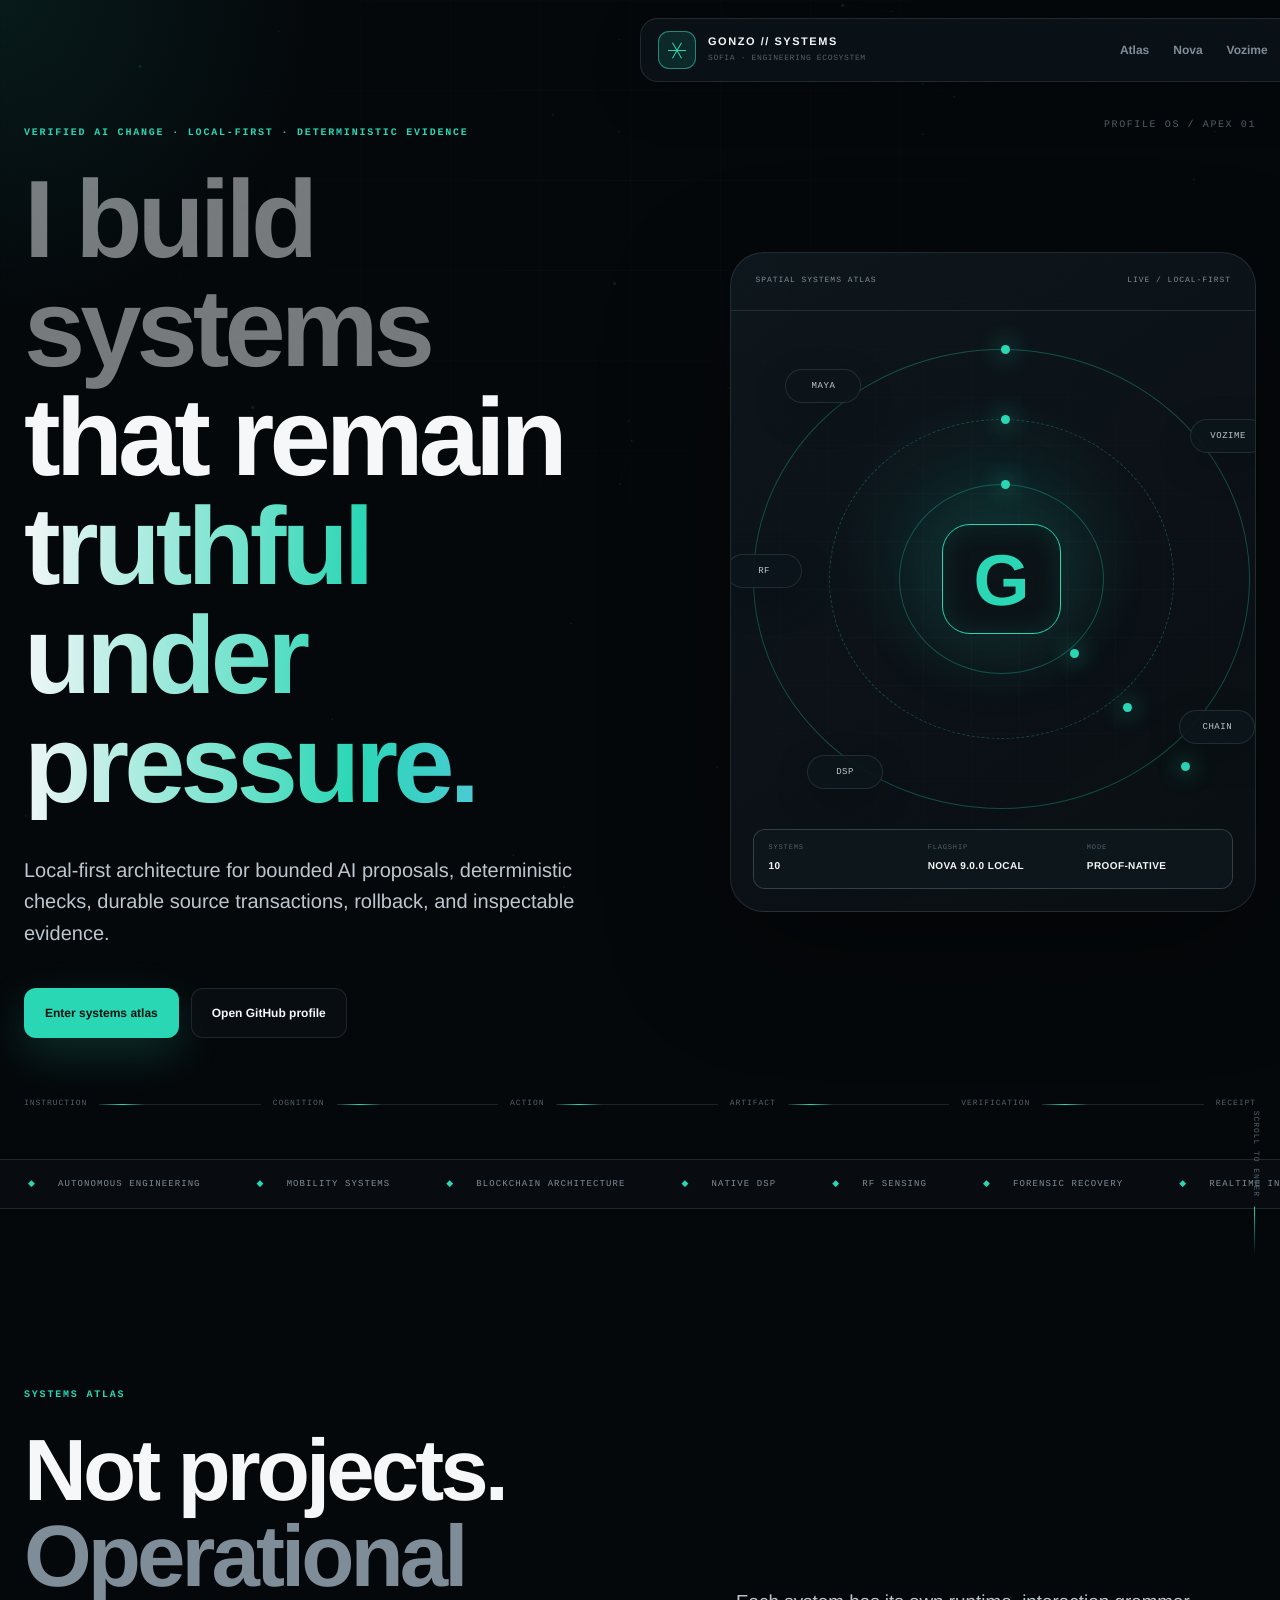
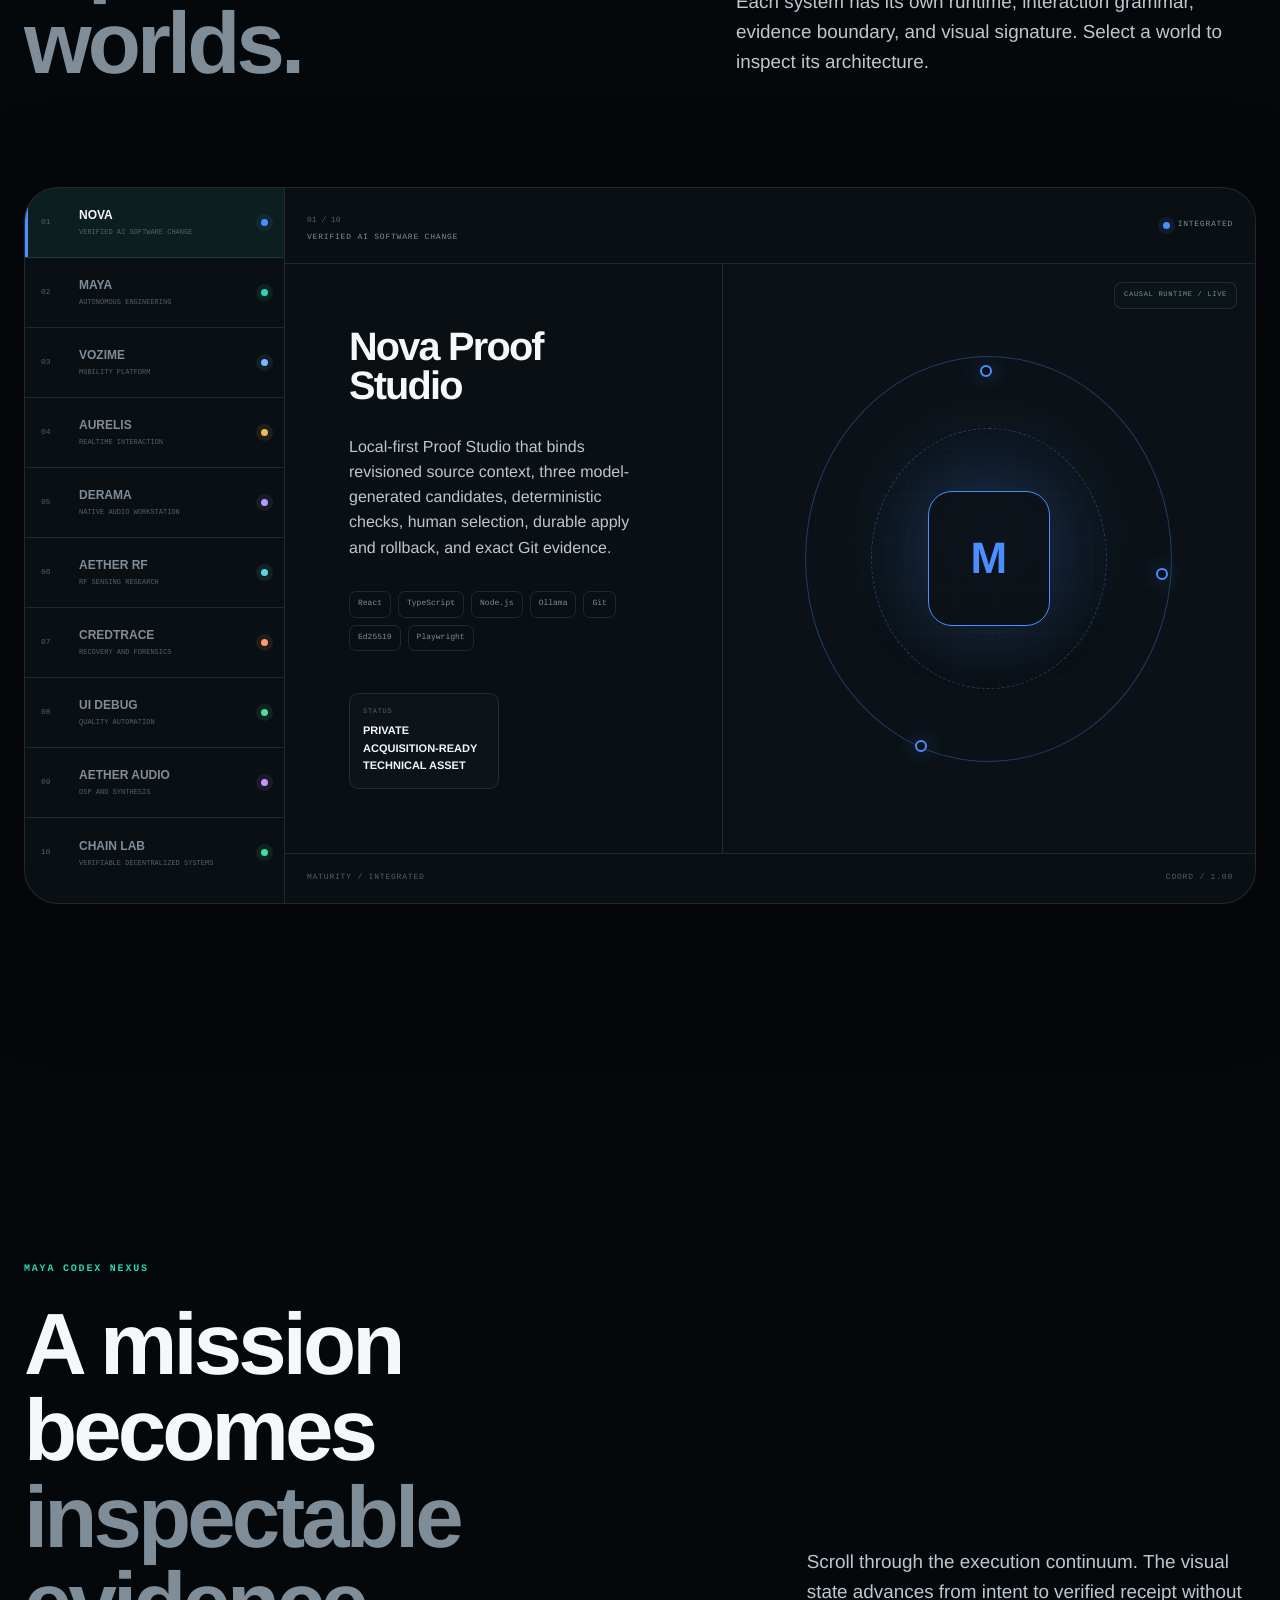
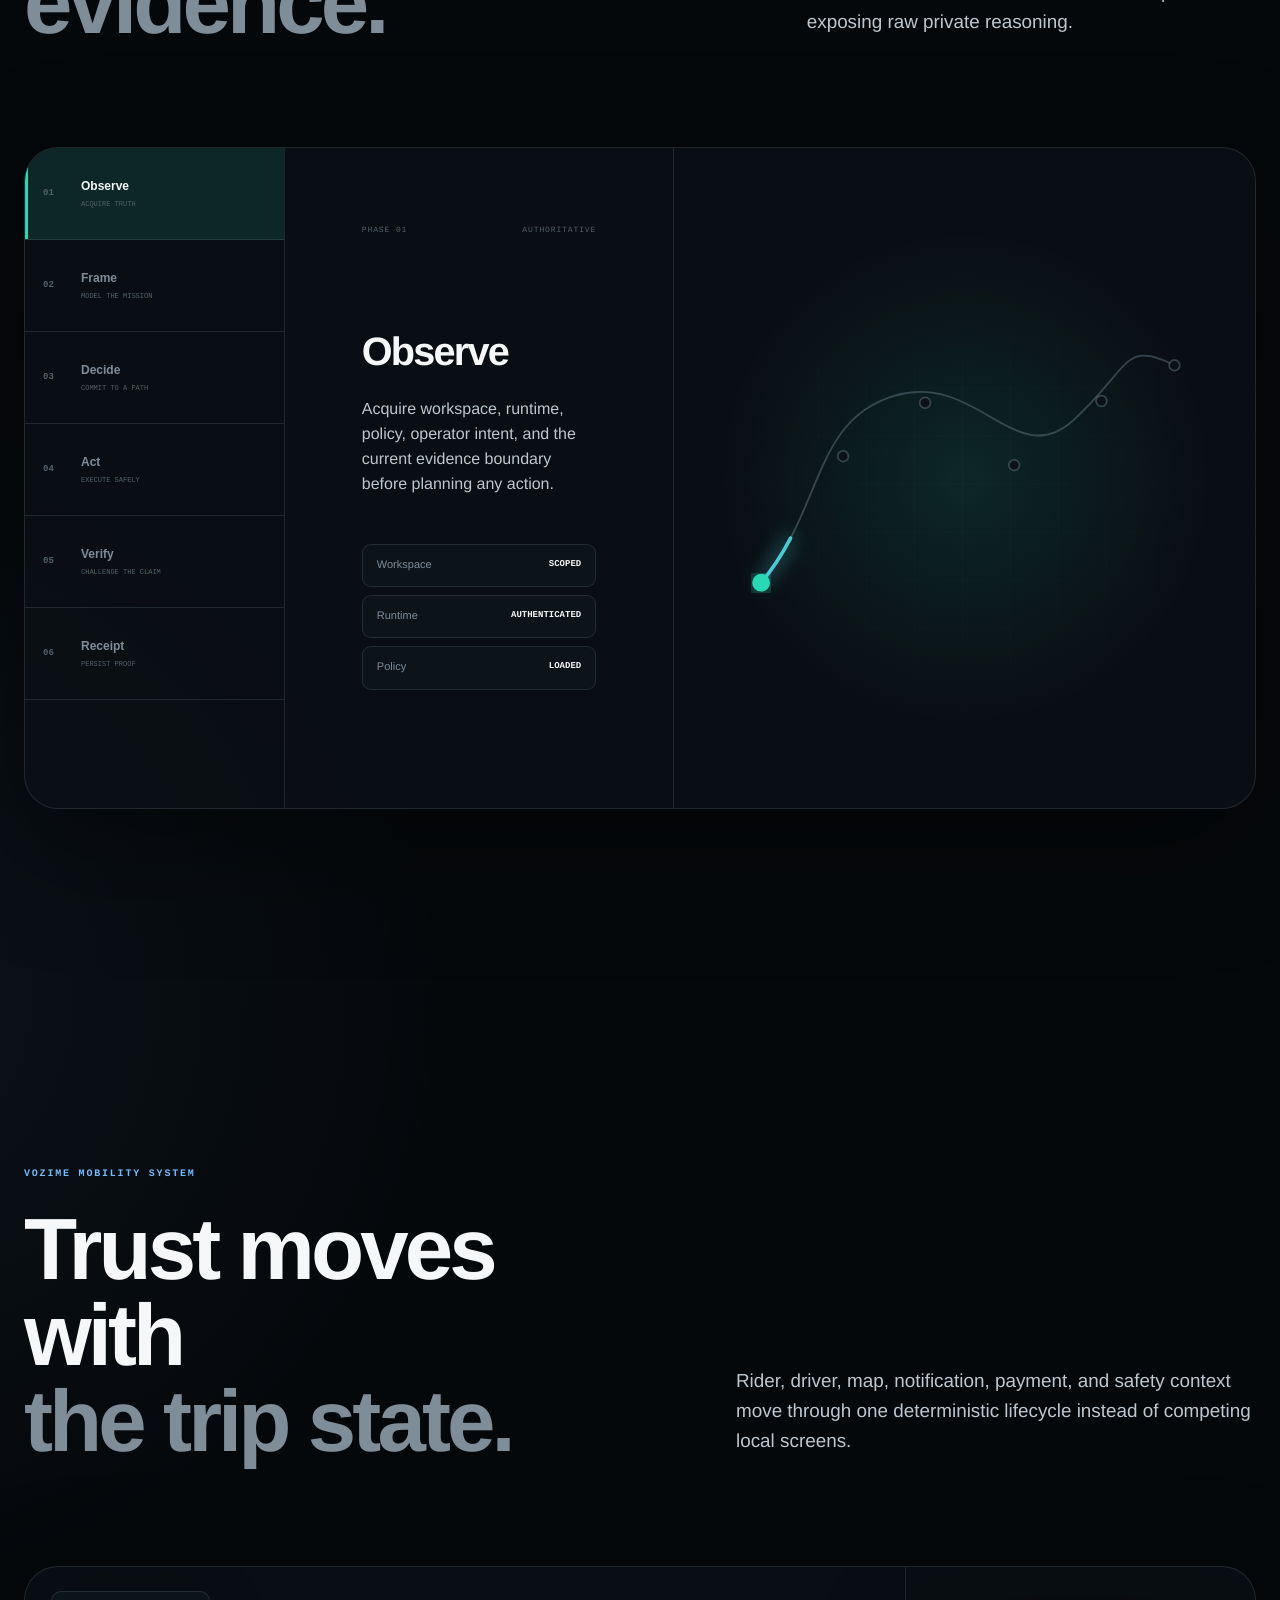
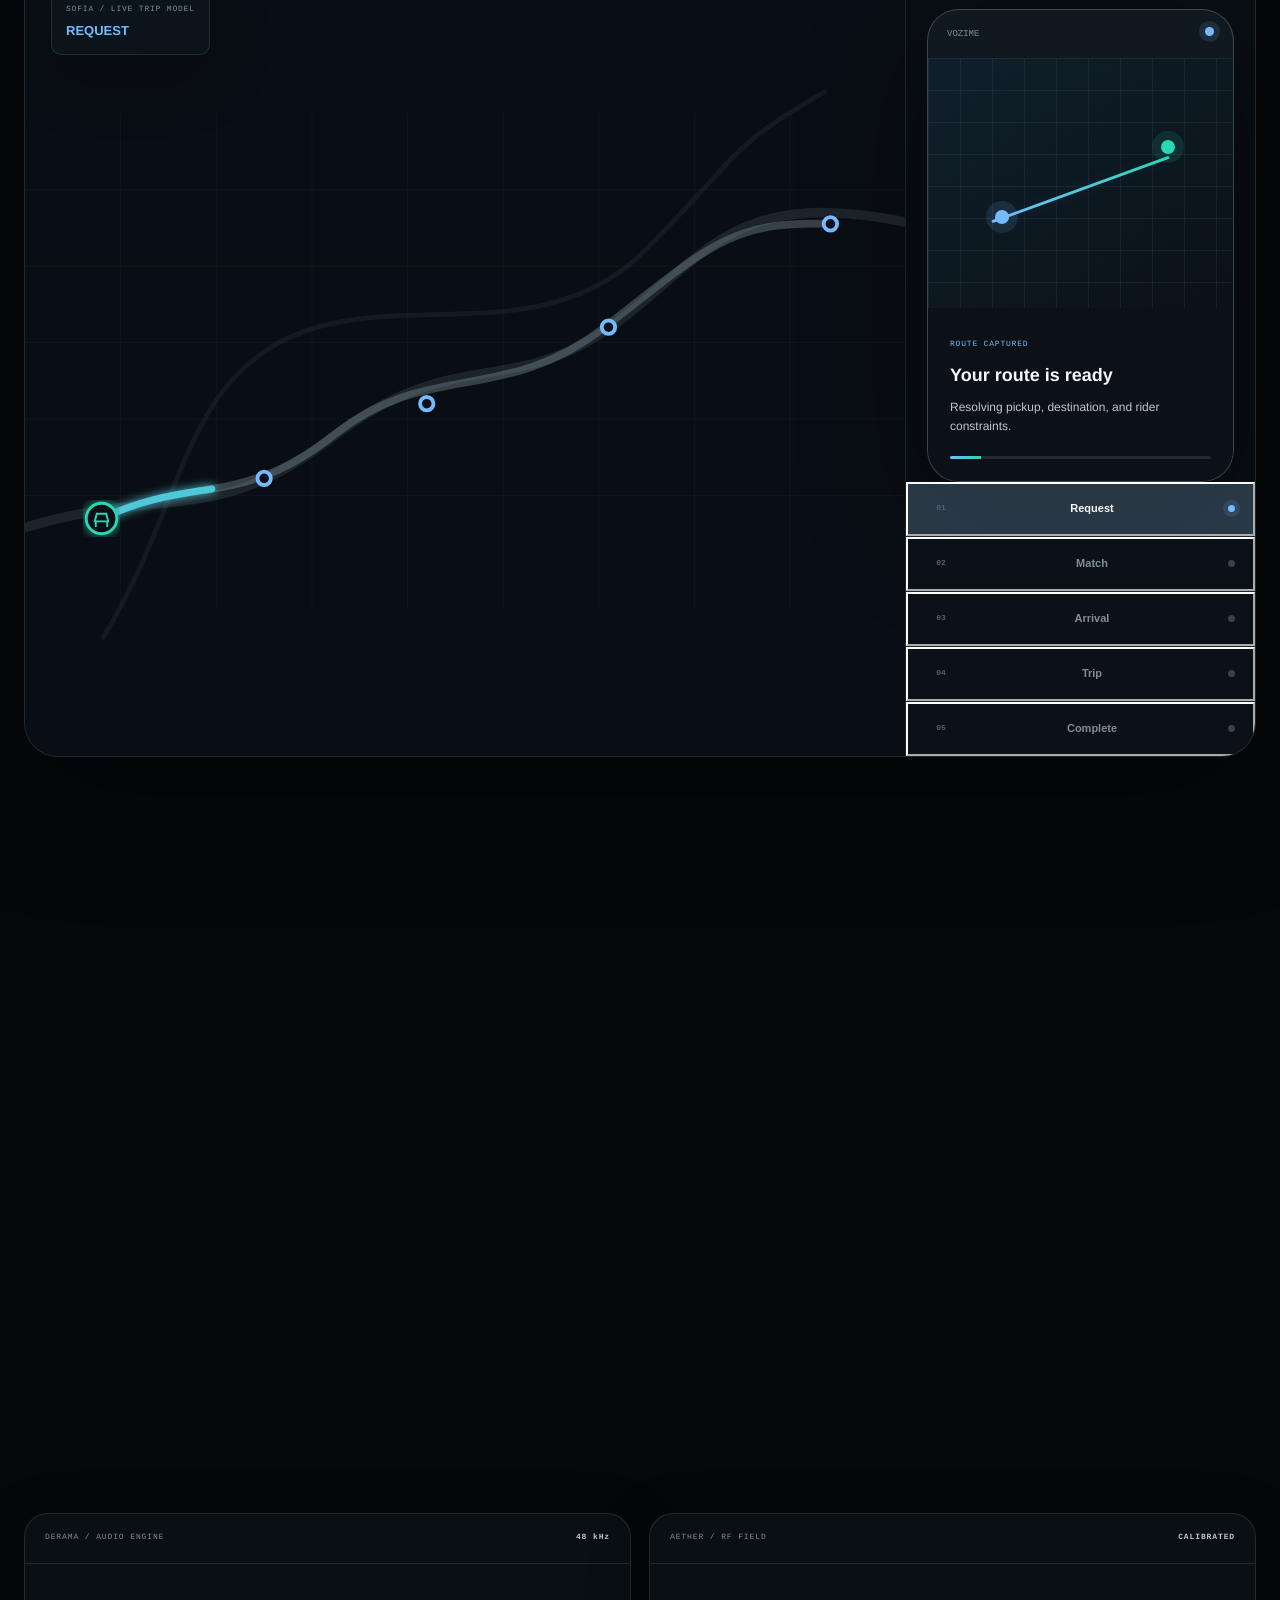
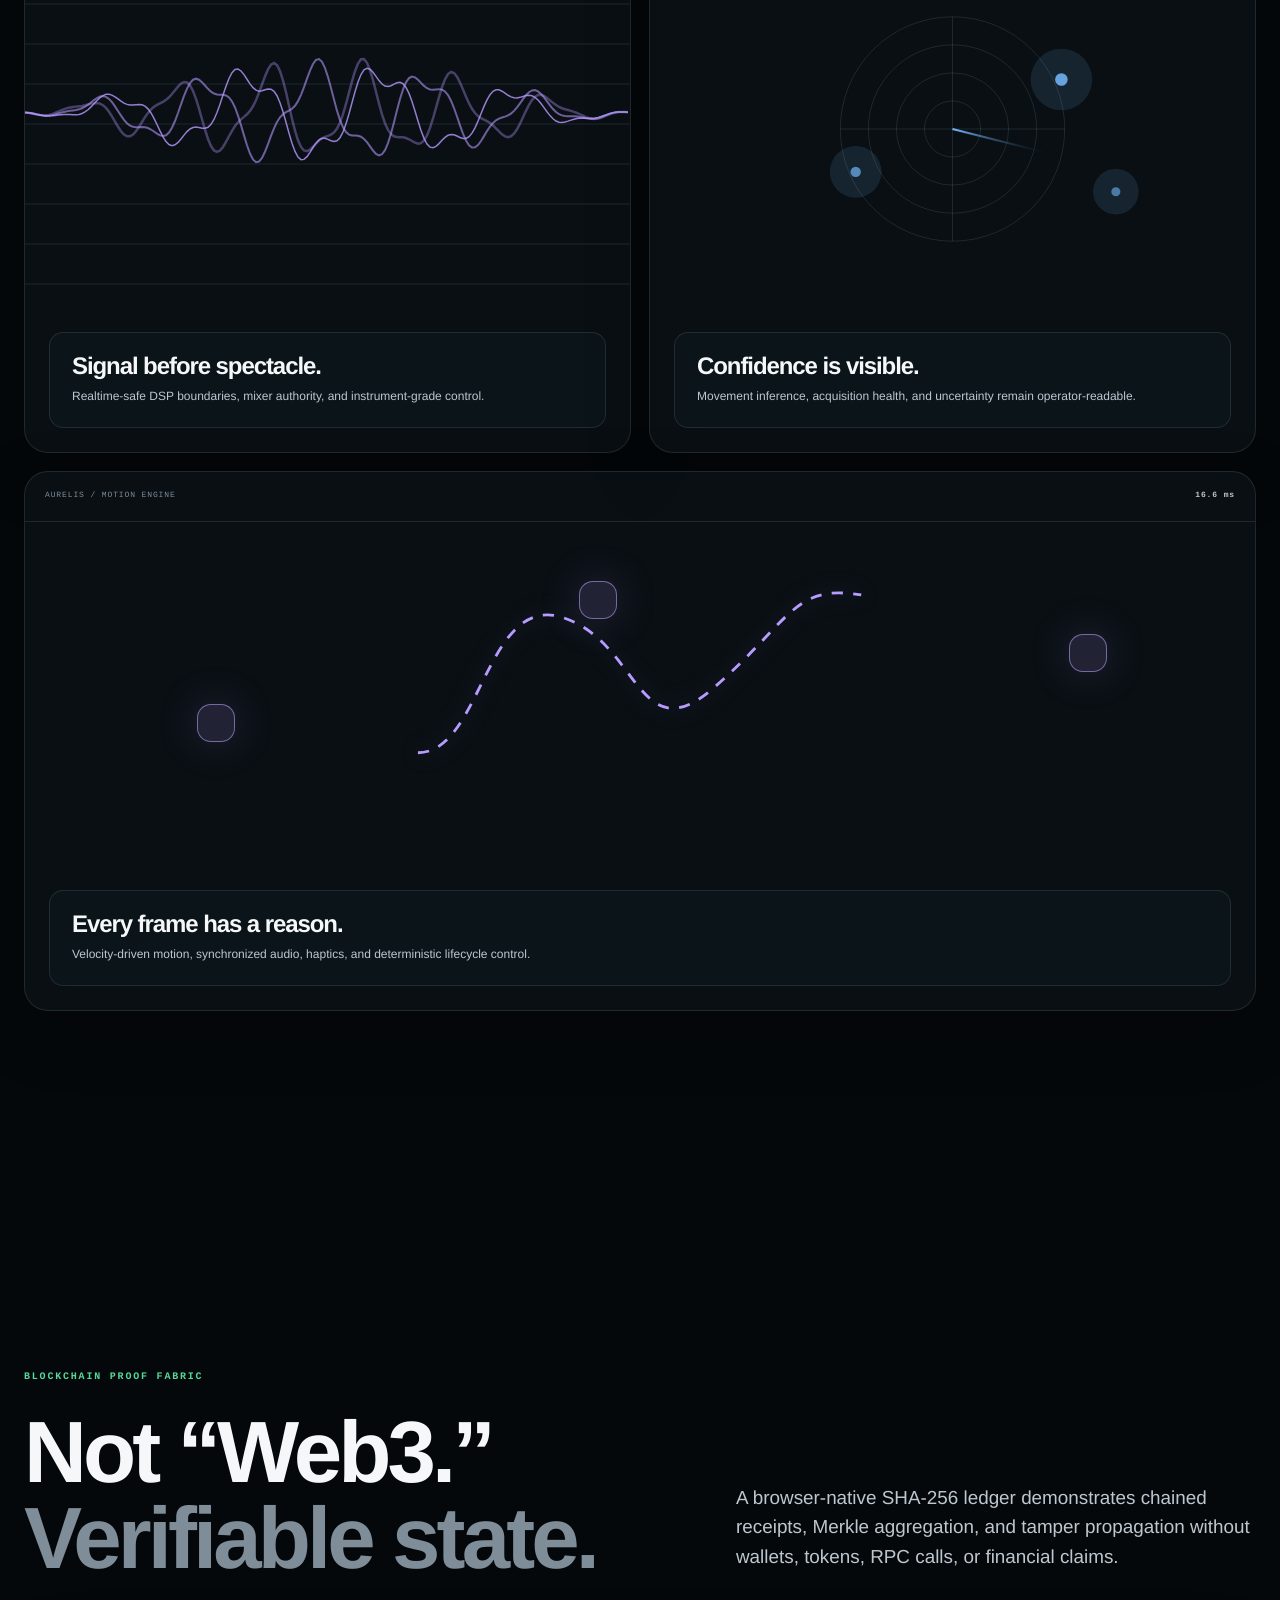
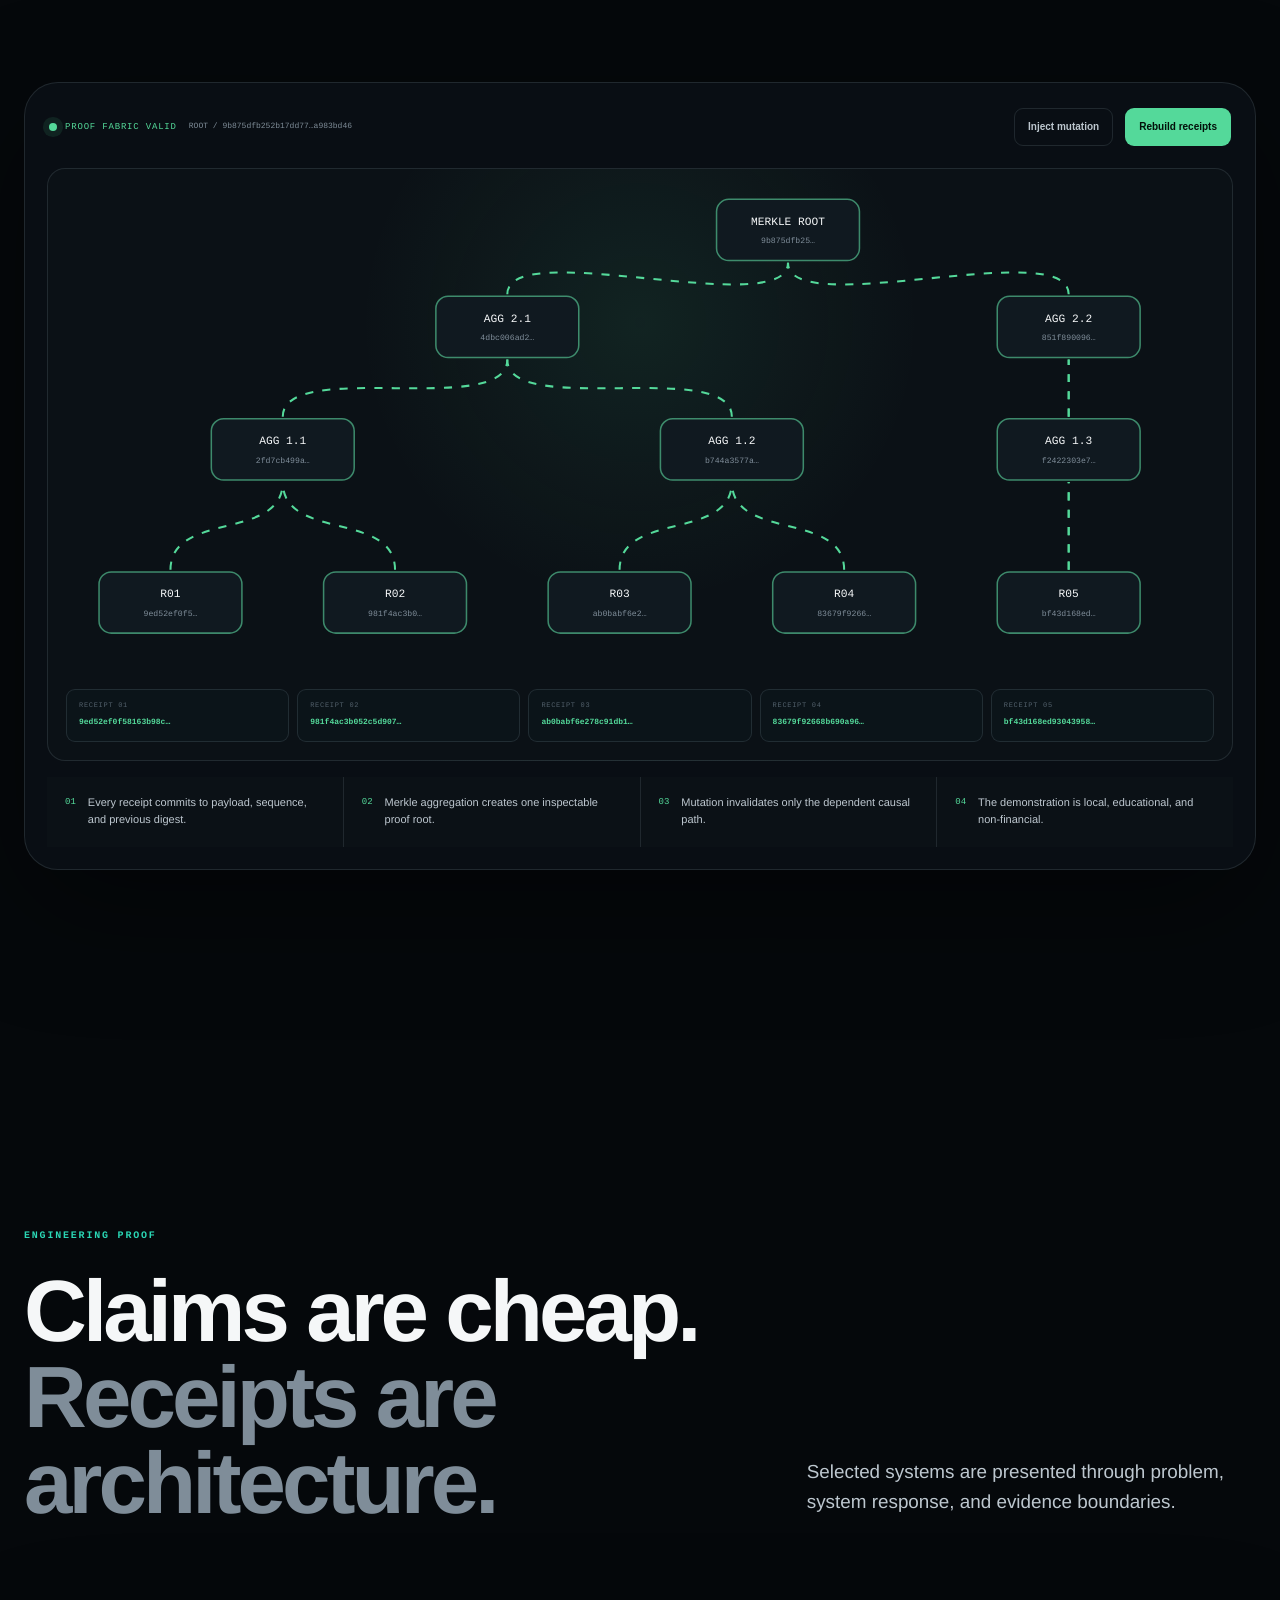
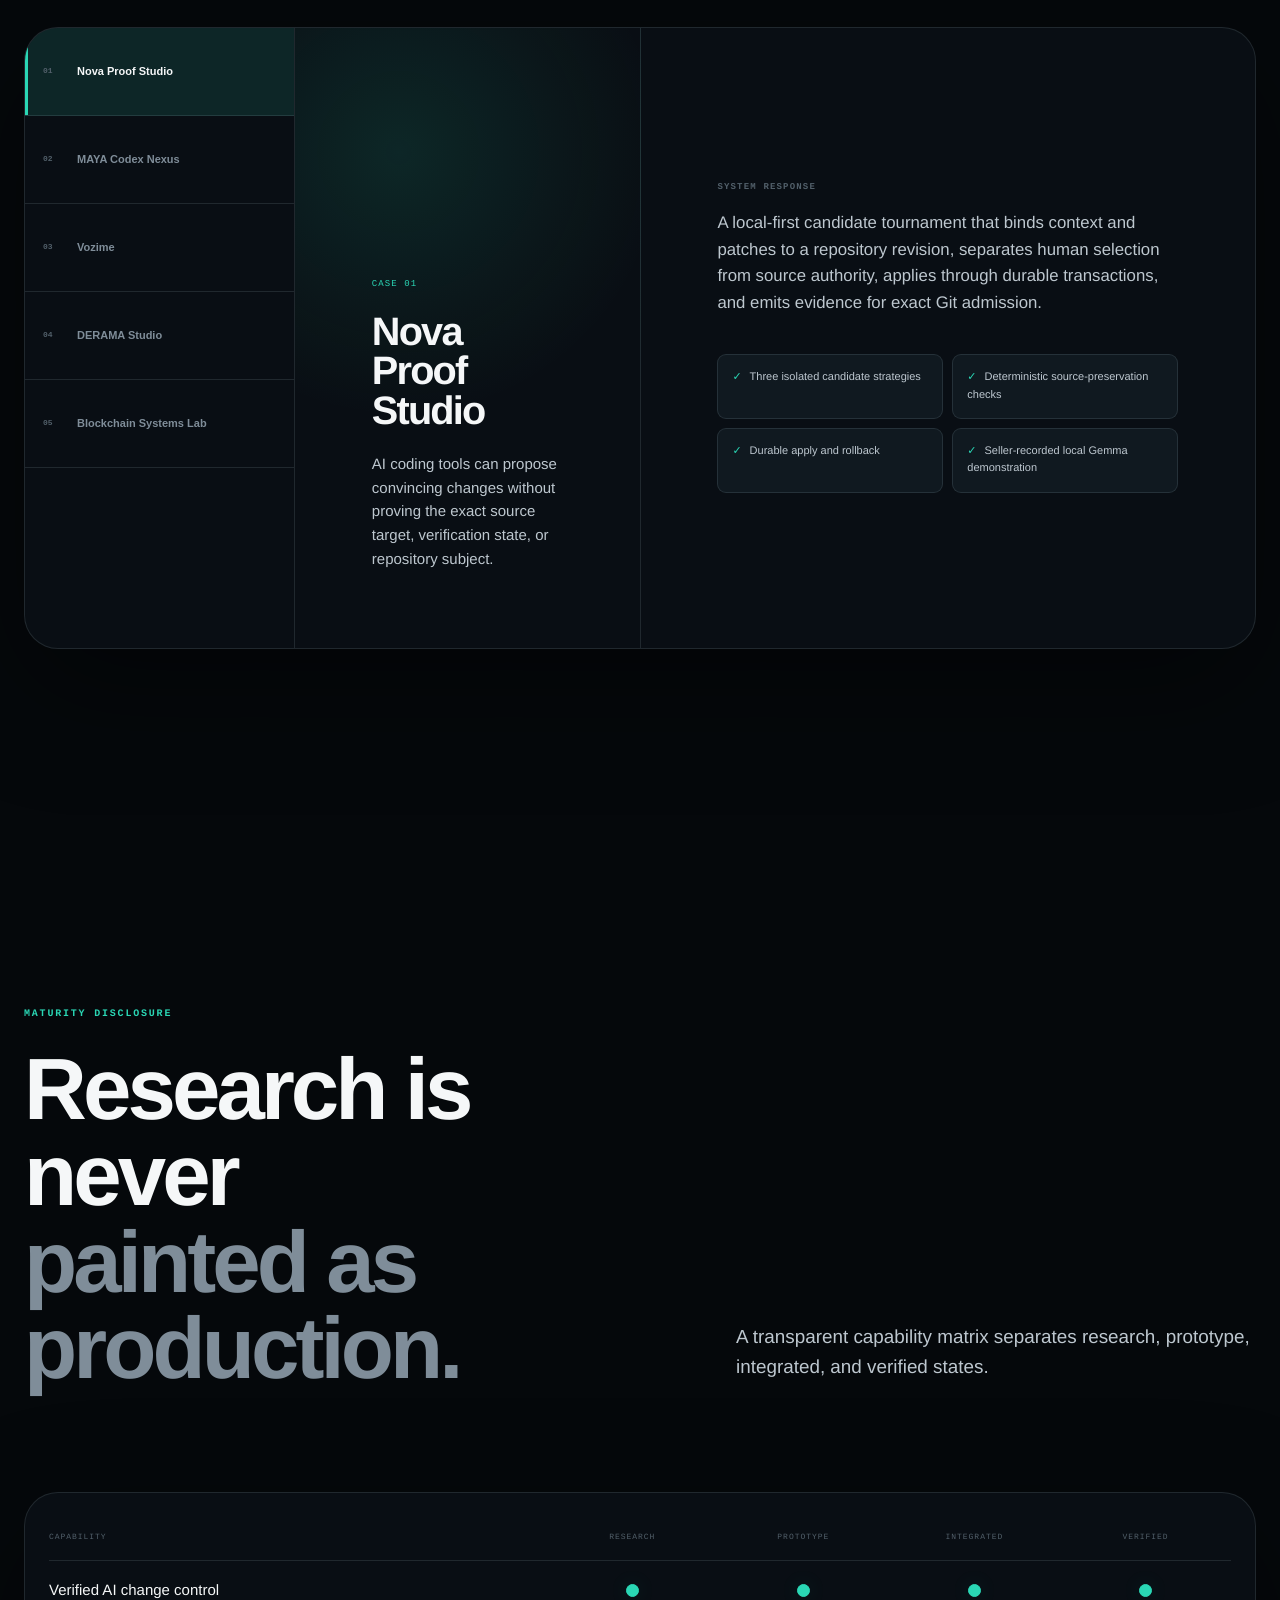
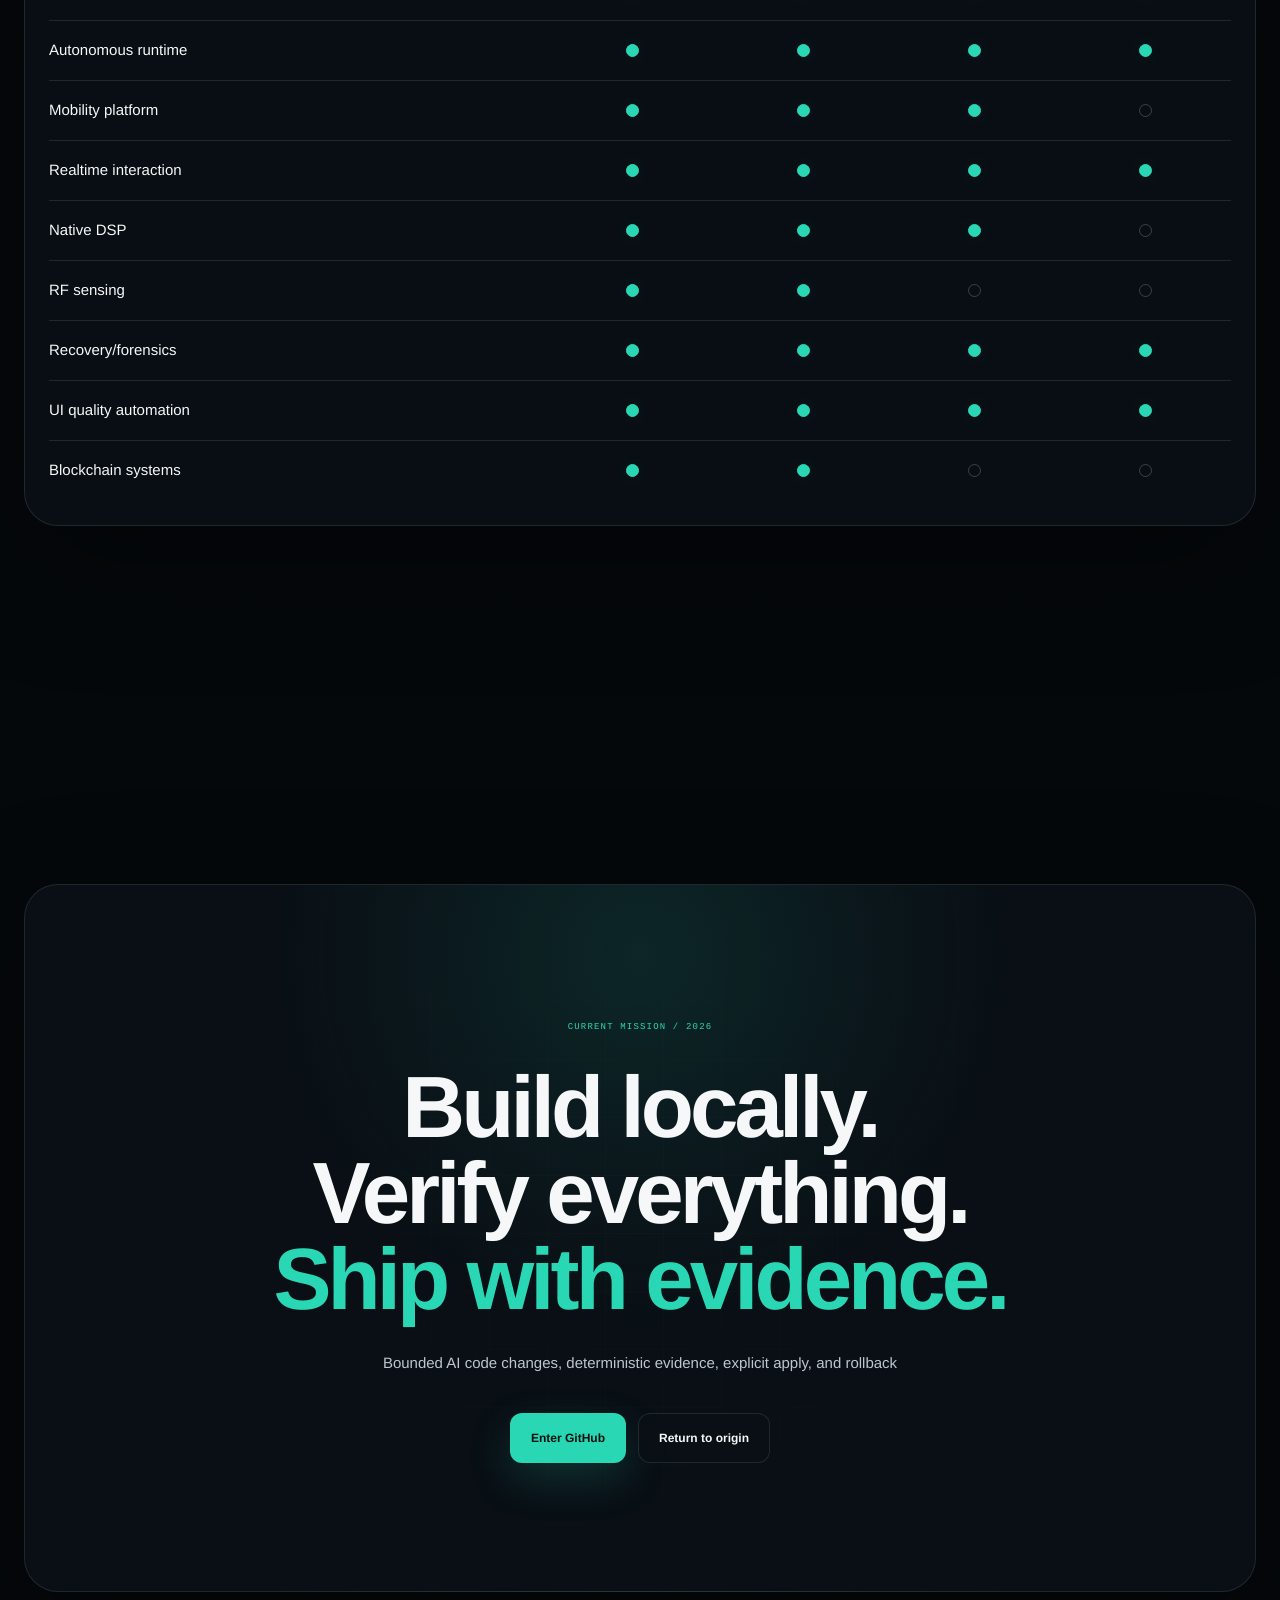
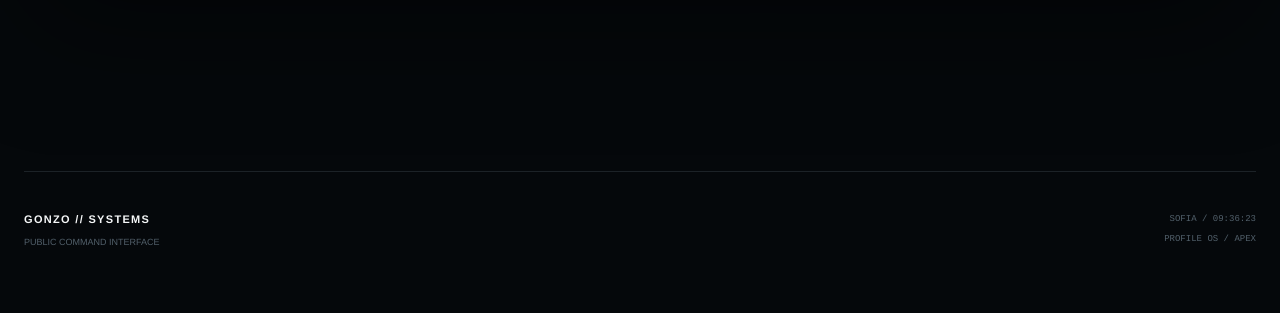
==== commit 23c1d119: "Present Nova as verified AI flagship" ====
--- a/docs/index.html
+++ b/docs/index.html
@@ -4,7 +4,7 @@
   <meta charset="utf-8">
   <meta name="viewport" content="width=device-width,initial-scale=1,viewport-fit=cover">
   <meta name="theme-color" content="#05080b">
-  <meta name="description" content="GONZO // SYSTEMS — proof-native autonomous engineering, mobility, blockchain, DSP, RF sensing, and instrument-grade product architecture.">
+  <meta name="description" content="Maya — Nova Proof Studio, verified AI change, deterministic evidence, and local-first source transactions.">
   <meta property="og:title" content="GONZO // SYSTEMS — APEX Profile OS">
   <meta property="og:description" content="A public command interface for an engineering ecosystem.">
   <meta property="og:type" content="website">
@@ -33,7 +33,7 @@
 
     <nav class="command-nav" aria-label="Primary navigation">
       <a href="#atlas">Atlas</a>
-      <a href="#maya">MAYA</a>
+      <a href="#atlas">Nova</a>
       <a href="#mobility">Vozime</a>
       <a href="#ledger">Blockchain</a>
       <a href="#proof">Proof</a>
@@ -50,15 +50,15 @@
     <section class="hero" id="top">
       <div class="hero-index mono" aria-hidden="true">PROFILE OS / APEX 01</div>
       <div class="hero-copy" data-reveal>
-        <p class="signal-label">AUTONOMOUS AI · MOBILITY · BLOCKCHAIN · DSP · RF</p>
+        <p class="signal-label">VERIFIED AI CHANGE · LOCAL-FIRST · DETERMINISTIC EVIDENCE</p>
         <h1>
           <span class="line ghost">I build systems</span>
           <span class="line">that remain</span>
           <span class="line accent-line">truthful under pressure.</span>
         </h1>
         <p class="hero-lede">
-          Local-first architecture, deterministic execution, cryptographic evidence,
-          native product depth, and interfaces designed as operational instruments.
+          Local-first architecture for bounded AI proposals, deterministic checks,
+          durable source transactions, rollback, and inspectable evidence.
         </p>
         <div class="hero-actions">
           <a class="action primary" href="#atlas">Enter systems atlas</a>
@@ -81,8 +81,8 @@
             <span class="satellite sat-rf">RF</span>
           </div>
           <div class="world-readout">
-            <div><small>SYSTEMS</small><strong id="hero-system-count">09</strong></div>
-            <div><small>FLAGSHIP</small><strong>MAYA 6.6.1</strong></div>
+            <div><small>SYSTEMS</small><strong id="hero-system-count">10</strong></div>
+            <div><small>FLAGSHIP</small><strong>NOVA 9.0.0 LOCAL</strong></div>
             <div><small>MODE</small><strong>PROOF-NATIVE</strong></div>
           </div>
         </div>
@@ -118,14 +118,14 @@
         <article class="atlas-stage" id="atlas-stage" aria-live="polite">
           <div class="stage-head">
             <div>
-              <span class="stage-index mono" id="stage-index">01 / 09</span>
-              <p class="stage-domain mono" id="stage-domain">AUTONOMOUS ENGINEERING</p>
+              <span class="stage-index mono" id="stage-index">01 / 10</span>
+              <p class="stage-domain mono" id="stage-domain">VERIFIED AI SOFTWARE CHANGE</p>
             </div>
             <span class="stage-status" id="stage-status"><i></i> INTEGRATED</span>
           </div>
           <div class="stage-body">
             <div class="stage-copy">
-              <h3 id="stage-title">MAYA Codex Nexus</h3>
+              <h3 id="stage-title">Nova Proof Studio</h3>
               <p id="stage-summary"></p>
               <div class="stage-stack" id="stage-stack"></div>
               <div class="stage-proof" id="stage-proof"></div>
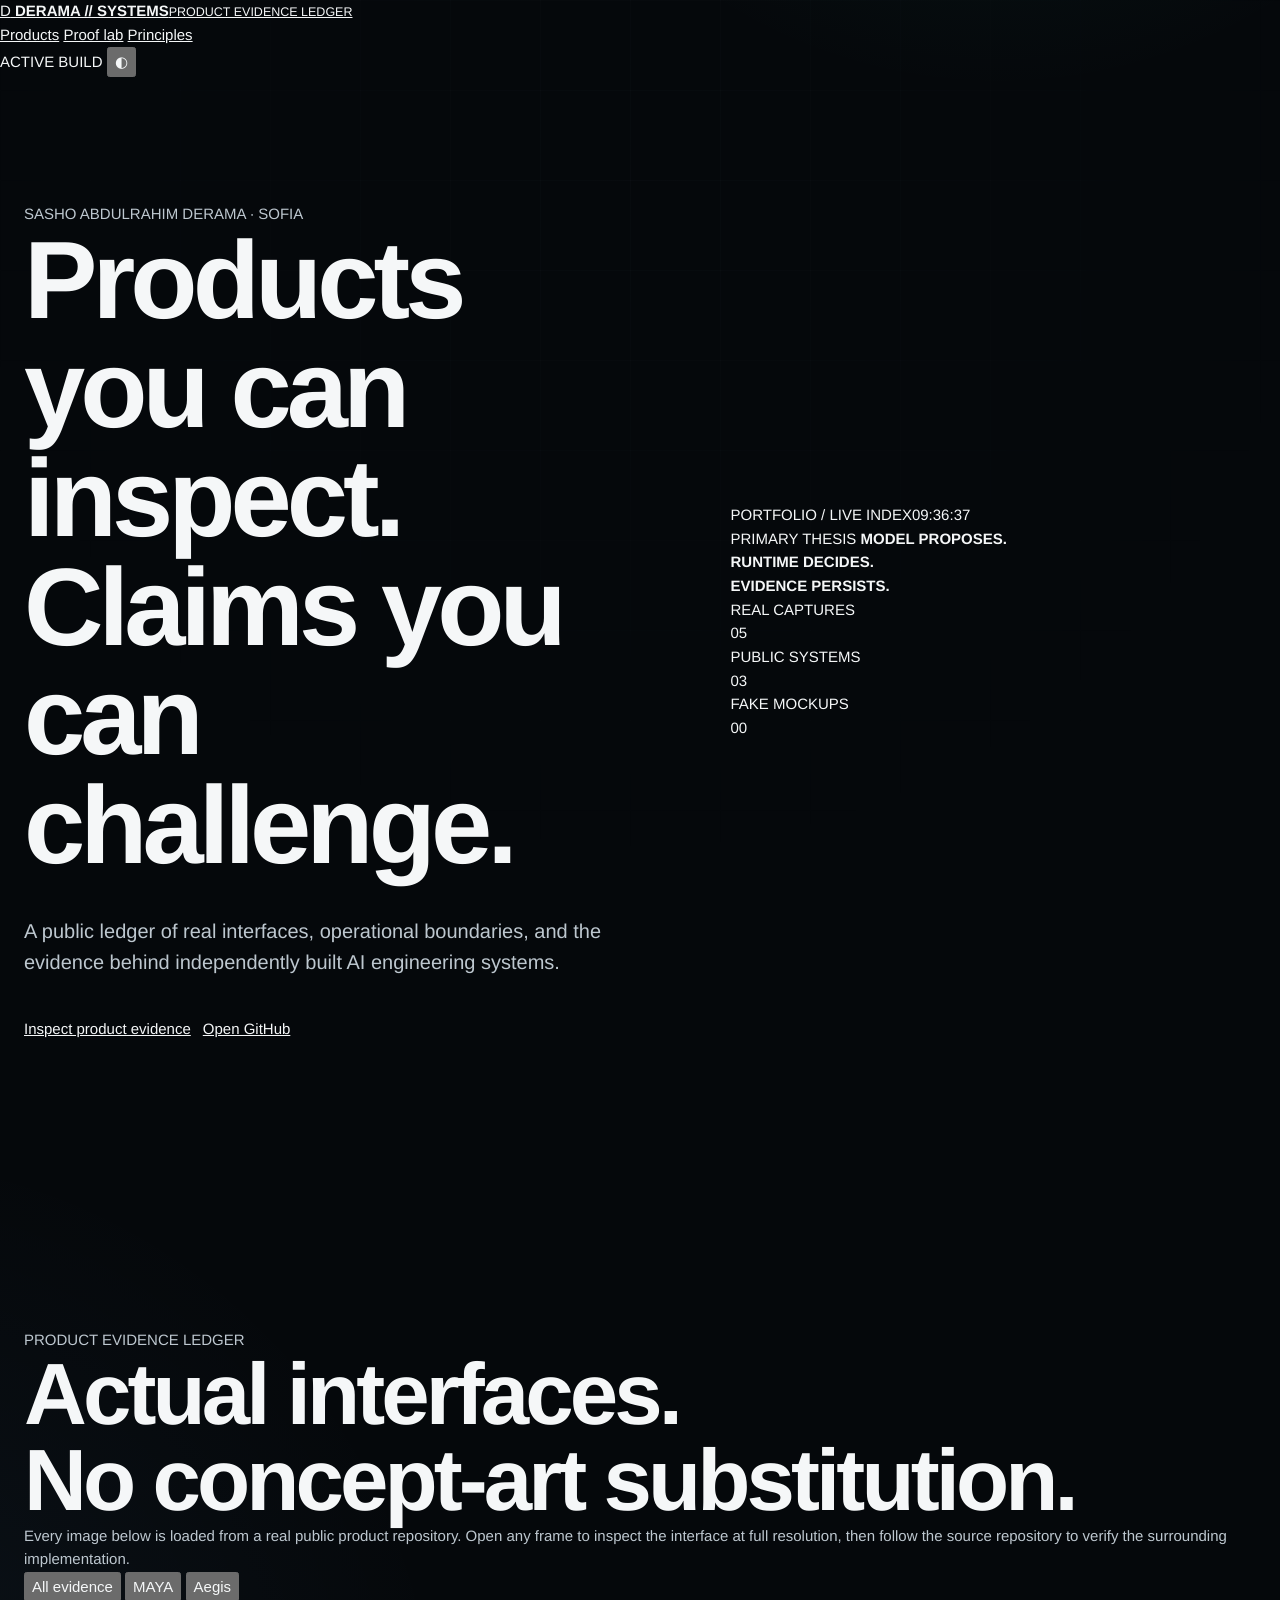
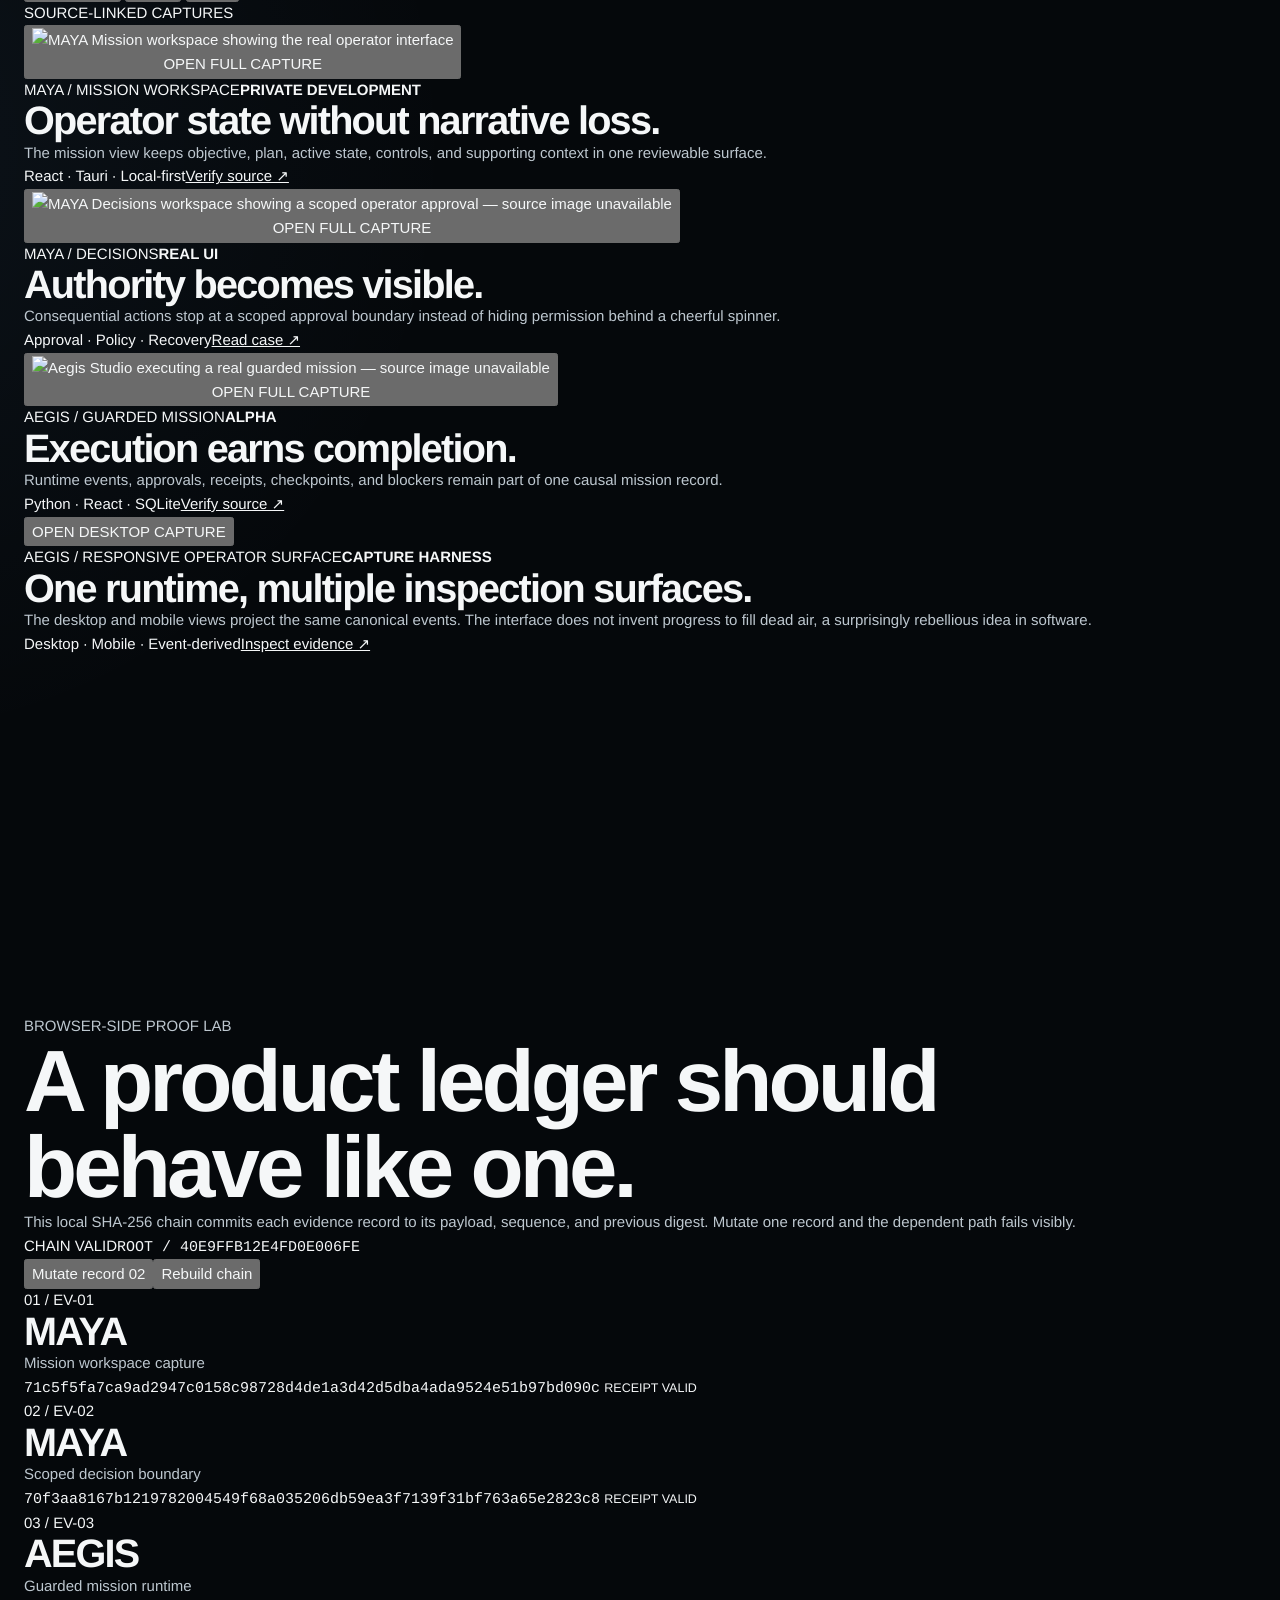
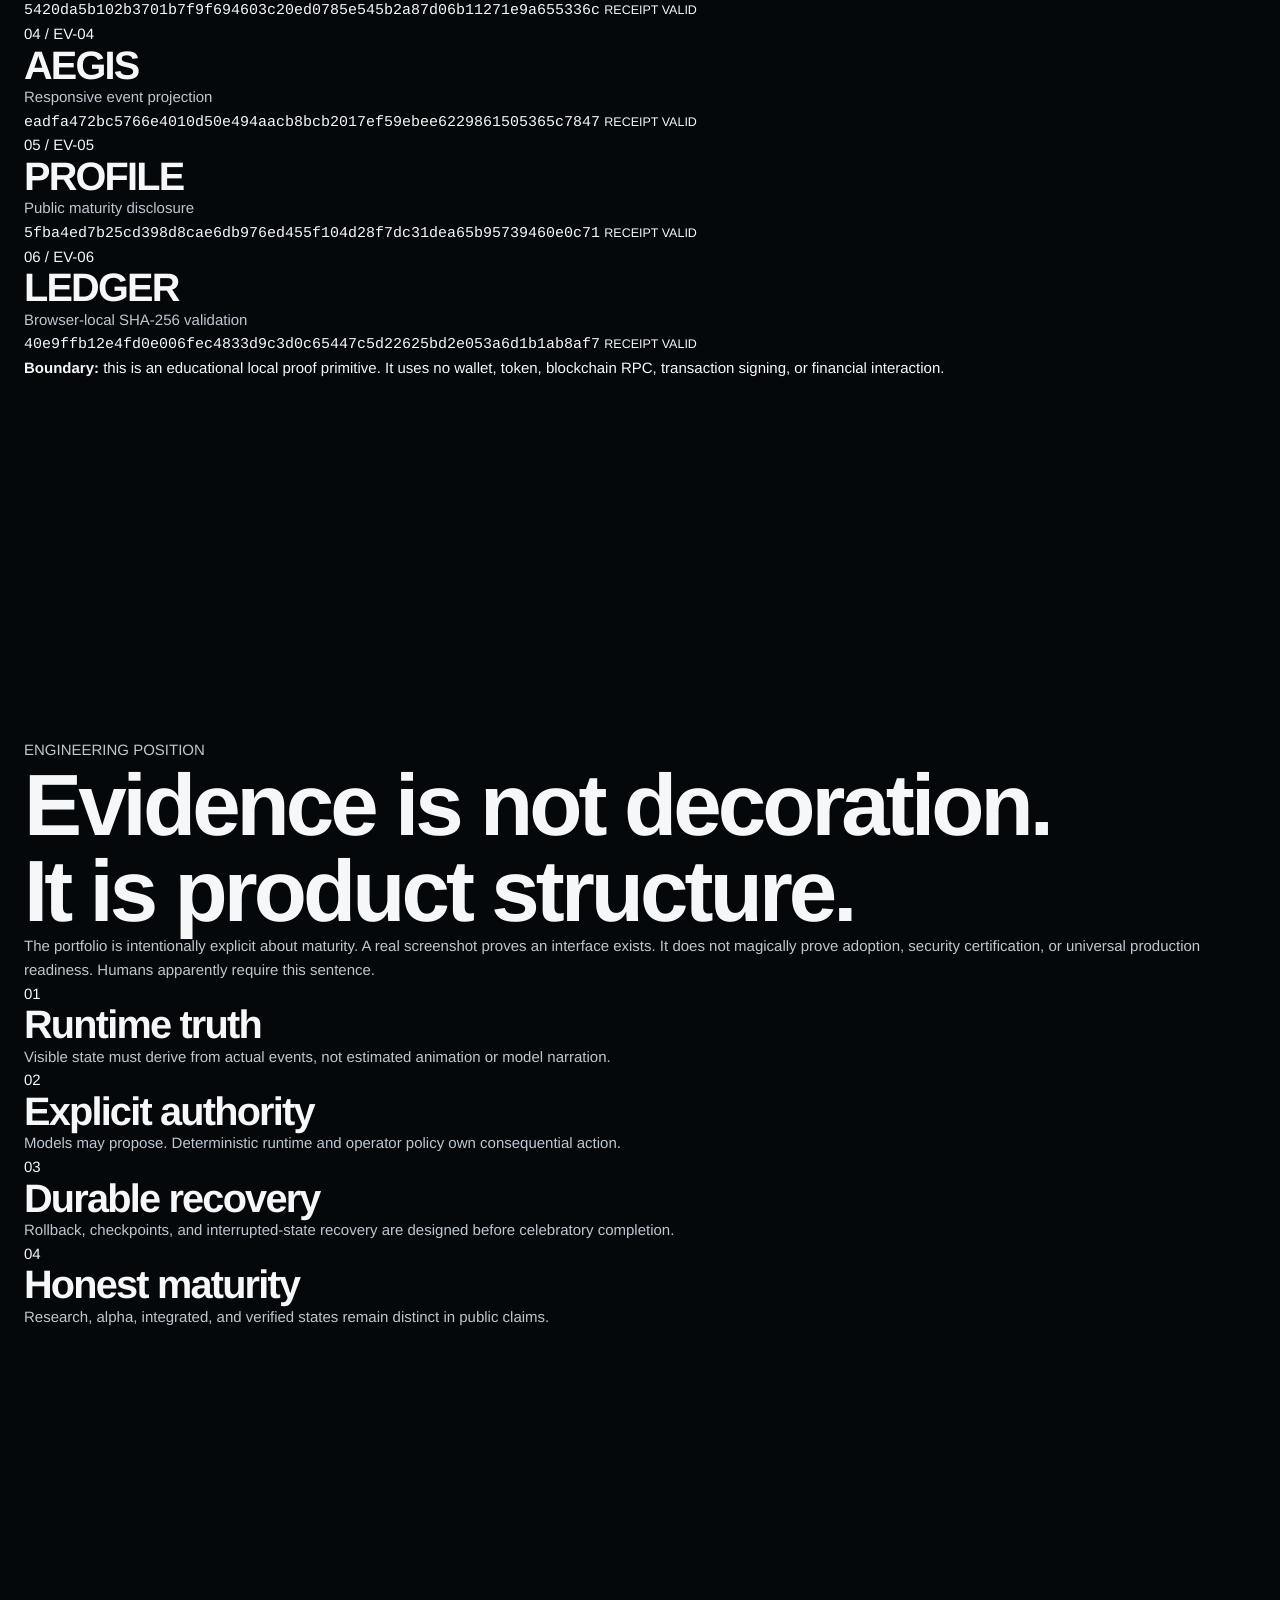
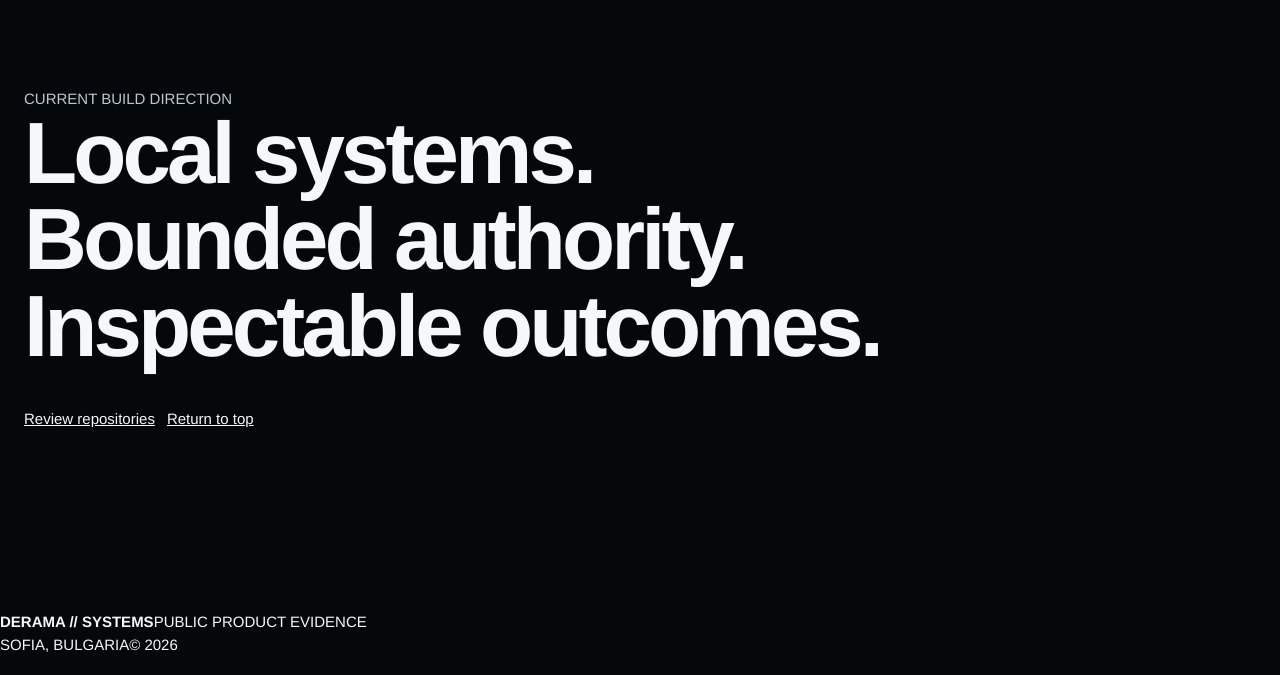
==== commit 862f465f: "Rebuild portfolio around real product evidence" ====
--- a/docs/index.html
+++ b/docs/index.html
@@ -1,353 +1,176 @@
 <!doctype html>
-<html lang="en" data-theme="obsidian">
+<html lang="en" data-theme="dark">
 <head>
   <meta charset="utf-8">
   <meta name="viewport" content="width=device-width,initial-scale=1,viewport-fit=cover">
-  <meta name="theme-color" content="#05080b">
-  <meta name="description" content="Maya — Nova Proof Studio, verified AI change, deterministic evidence, and local-first source transactions.">
-  <meta property="og:title" content="GONZO // SYSTEMS — APEX Profile OS">
-  <meta property="og:description" content="A public command interface for an engineering ecosystem.">
+  <meta name="theme-color" content="#080b0e">
+  <meta name="description" content="Sasho Abdulrahim Derama — real product interfaces, system architecture, and verifiable engineering evidence.">
+  <meta property="og:title" content="DERAMA // Product Systems Ledger">
+  <meta property="og:description" content="Actual product captures, explicit maturity, and inspectable engineering proof.">
   <meta property="og:type" content="website">
-  <meta property="og:image" content="./assets/apex-social.svg">
-  <title>GONZO // SYSTEMS — APEX Profile OS</title>
+  <meta property="og:image" content="https://raw.githubusercontent.com/gonzo-max2/maya-codex-nexus/main/assets/maya-mission-workspace.png">
+  <title>DERAMA // Product Systems Ledger</title>
   <link rel="manifest" href="./site.webmanifest">
   <link rel="stylesheet" href="./styles.css">
   <script type="module" src="./app.js"></script>
 </head>
 <body>
-  <a class="skip-link" href="#main">Skip to main content</a>
-  <canvas id="world-canvas" aria-hidden="true"></canvas>
-  <div class="grain" aria-hidden="true"></div>
-  <div class="cursor-aura" aria-hidden="true"></div>
+  <a class="skip-link" href="#main">Skip to content</a>
+  <div class="noise" aria-hidden="true"></div>
 
-  <header class="command-bar" data-reveal>
-    <a class="identity" href="#top" aria-label="GONZO systems home">
-      <span class="identity-mark" aria-hidden="true">
-        <i></i><i></i><i></i>
-      </span>
-      <span class="identity-copy">
-        <strong>GONZO // SYSTEMS</strong>
-        <small>SOFIA · ENGINEERING ECOSYSTEM</small>
-      </span>
+  <header class="topbar">
+    <a class="brand" href="#top" aria-label="Derama systems home">
+      <span class="brand-mark" aria-hidden="true">D</span>
+      <span><strong>DERAMA // SYSTEMS</strong><small>PRODUCT EVIDENCE LEDGER</small></span>
     </a>
-
-    <nav class="command-nav" aria-label="Primary navigation">
-      <a href="#atlas">Atlas</a>
-      <a href="#atlas">Nova</a>
-      <a href="#mobility">Vozime</a>
-      <a href="#ledger">Blockchain</a>
-      <a href="#proof">Proof</a>
+    <nav aria-label="Primary navigation">
+      <a href="#ledger">Products</a>
+      <a href="#proof-lab">Proof lab</a>
+      <a href="#principles">Principles</a>
     </nav>
-
-    <div class="command-actions">
-      <span class="live-state"><i></i><span>ACTIVE DEVELOPMENT</span></span>
-      <button id="motion-toggle" class="chrome-button" type="button" aria-pressed="true" aria-label="Toggle ambient motion">MOTION</button>
-      <button id="theme-toggle" class="chrome-button icon" type="button" aria-label="Switch color theme">◐</button>
+    <div class="topbar-actions">
+      <span class="build-state"><i></i> ACTIVE BUILD</span>
+      <button id="theme-toggle" class="icon-button" type="button" aria-label="Toggle theme" aria-pressed="false">◐</button>
     </div>
   </header>
 
   <main id="main">
     <section class="hero" id="top">
-      <div class="hero-index mono" aria-hidden="true">PROFILE OS / APEX 01</div>
-      <div class="hero-copy" data-reveal>
-        <p class="signal-label">VERIFIED AI CHANGE · LOCAL-FIRST · DETERMINISTIC EVIDENCE</p>
-        <h1>
-          <span class="line ghost">I build systems</span>
-          <span class="line">that remain</span>
-          <span class="line accent-line">truthful under pressure.</span>
-        </h1>
-        <p class="hero-lede">
-          Local-first architecture for bounded AI proposals, deterministic checks,
-          durable source transactions, rollback, and inspectable evidence.
-        </p>
+      <div class="hero-copy reveal">
+        <p class="eyebrow">SASHO ABDULRAHIM DERAMA · SOFIA</p>
+        <h1>Products you can inspect.<br><span>Claims you can challenge.</span></h1>
+        <p class="hero-lede">A public ledger of real interfaces, operational boundaries, and the evidence behind independently built AI engineering systems.</p>
         <div class="hero-actions">
-          <a class="action primary" href="#atlas">Enter systems atlas</a>
-          <a class="action quiet" href="https://github.com/gonzo-max2">Open GitHub profile</a>
+          <a class="button primary" href="#ledger">Inspect product evidence</a>
+          <a class="button secondary" href="https://github.com/gonzo-max2" target="_blank" rel="noreferrer">Open GitHub</a>
         </div>
       </div>
-
-      <div class="hero-world" data-reveal>
-        <div class="world-shell" id="world-shell">
-          <div class="world-topline mono"><span>SPATIAL SYSTEMS ATLAS</span><span>LIVE / LOCAL-FIRST</span></div>
-          <div class="world-core" aria-hidden="true">
-            <div class="core-halo halo-a"></div>
-            <div class="core-halo halo-b"></div>
-            <div class="core-halo halo-c"></div>
-            <div class="core-letter">G</div>
-            <span class="satellite sat-maya">MAYA</span>
-            <span class="satellite sat-vozime">VOZIME</span>
-            <span class="satellite sat-chain">CHAIN</span>
-            <span class="satellite sat-dsp">DSP</span>
-            <span class="satellite sat-rf">RF</span>
-          </div>
-          <div class="world-readout">
-            <div><small>SYSTEMS</small><strong id="hero-system-count">10</strong></div>
-            <div><small>FLAGSHIP</small><strong>NOVA 9.0.0 LOCAL</strong></div>
-            <div><small>MODE</small><strong>PROOF-NATIVE</strong></div>
-          </div>
+      <div class="hero-console reveal" aria-label="Portfolio status">
+        <div class="console-head"><span>PORTFOLIO / LIVE INDEX</span><span id="sofia-time">--:--:--</span></div>
+        <div class="console-core">
+          <span class="console-label">PRIMARY THESIS</span>
+          <strong>MODEL PROPOSES.<br>RUNTIME DECIDES.<br>EVIDENCE PERSISTS.</strong>
         </div>
-      </div>
-
-      <div class="hero-footer mono" data-reveal>
-        <span>INSTRUCTION</span><i></i><span>COGNITION</span><i></i><span>ACTION</span><i></i><span>ARTIFACT</span><i></i><span>VERIFICATION</span><i></i><span>RECEIPT</span>
-      </div>
-      <a class="scroll-cue" href="#atlas"><span>SCROLL TO ENTER</span><i></i></a>
-    </section>
-
-    <section class="domain-ribbon" aria-label="Engineering domains">
-      <div class="domain-track">
-        <span>AUTONOMOUS ENGINEERING</span><span>MOBILITY SYSTEMS</span><span>BLOCKCHAIN ARCHITECTURE</span><span>NATIVE DSP</span><span>RF SENSING</span><span>FORENSIC RECOVERY</span><span>REALTIME INTERACTION</span><span>QUALITY AUTOMATION</span>
-        <span aria-hidden="true">AUTONOMOUS ENGINEERING</span><span aria-hidden="true">MOBILITY SYSTEMS</span><span aria-hidden="true">BLOCKCHAIN ARCHITECTURE</span><span aria-hidden="true">NATIVE DSP</span>
+        <dl class="console-stats">
+          <div><dt>REAL CAPTURES</dt><dd>05</dd></div>
+          <div><dt>PUBLIC SYSTEMS</dt><dd>03</dd></div>
+          <div><dt>FAKE MOCKUPS</dt><dd>00</dd></div>
+        </dl>
       </div>
     </section>
 
-    <section class="atlas section" id="atlas">
-      <header class="section-intro" data-reveal>
-        <div>
-          <p class="signal-label">SYSTEMS ATLAS</p>
-          <h2>Not projects.<br><span>Operational worlds.</span></h2>
-        </div>
-        <p>
-          Each system has its own runtime, interaction grammar, evidence boundary,
-          and visual signature. Select a world to inspect its architecture.
-        </p>
+    <section class="ledger section" id="ledger">
+      <header class="section-head reveal">
+        <div><p class="eyebrow">PRODUCT EVIDENCE LEDGER</p><h2>Actual interfaces.<br><span>No concept-art substitution.</span></h2></div>
+        <p>Every image below is loaded from a real public product repository. Open any frame to inspect the interface at full resolution, then follow the source repository to verify the surrounding implementation.</p>
       </header>
 
-      <div class="atlas-shell" data-reveal>
-        <div class="atlas-rail" id="atlas-rail" role="tablist" aria-label="Systems atlas"></div>
-        <article class="atlas-stage" id="atlas-stage" aria-live="polite">
-          <div class="stage-head">
-            <div>
-              <span class="stage-index mono" id="stage-index">01 / 10</span>
-              <p class="stage-domain mono" id="stage-domain">VERIFIED AI SOFTWARE CHANGE</p>
-            </div>
-            <span class="stage-status" id="stage-status"><i></i> INTEGRATED</span>
+      <div class="ledger-toolbar reveal" role="group" aria-label="Filter products">
+        <div class="filter-group">
+          <button class="filter active" type="button" data-filter="all" aria-pressed="true">All evidence</button>
+          <button class="filter" type="button" data-filter="maya" aria-pressed="false">MAYA</button>
+          <button class="filter" type="button" data-filter="aegis" aria-pressed="false">Aegis</button>
+        </div>
+        <span class="source-state"><i></i> SOURCE-LINKED CAPTURES</span>
+      </div>
+
+      <div class="evidence-grid">
+        <article class="evidence-card feature reveal" data-product="maya">
+          <button class="capture" type="button" data-image="https://raw.githubusercontent.com/gonzo-max2/maya-codex-nexus/main/assets/maya-mission-workspace.png" data-title="MAYA Mission Workspace">
+            <img src="https://raw.githubusercontent.com/gonzo-max2/maya-codex-nexus/main/assets/maya-mission-workspace.png" alt="MAYA Mission workspace showing the real operator interface" loading="eager" decoding="async">
+            <span class="inspect-label">OPEN FULL CAPTURE</span>
+          </button>
+          <div class="evidence-body">
+            <div class="card-meta"><span>MAYA / MISSION WORKSPACE</span><b class="status active">PRIVATE DEVELOPMENT</b></div>
+            <h3>Operator state without narrative loss.</h3>
+            <p>The mission view keeps objective, plan, active state, controls, and supporting context in one reviewable surface.</p>
+            <div class="card-footer"><span>React · Tauri · Local-first</span><a href="https://github.com/gonzo-max2/maya-codex-nexus" target="_blank" rel="noreferrer">Verify source ↗</a></div>
           </div>
-          <div class="stage-body">
-            <div class="stage-copy">
-              <h3 id="stage-title">Nova Proof Studio</h3>
-              <p id="stage-summary"></p>
-              <div class="stage-stack" id="stage-stack"></div>
-              <div class="stage-proof" id="stage-proof"></div>
-            </div>
-            <div class="stage-visual" id="stage-visual" aria-label="Selected system visualization"></div>
+        </article>
+
+        <article class="evidence-card reveal" data-product="maya">
+          <button class="capture" type="button" data-image="https://raw.githubusercontent.com/gonzo-max2/maya-codex-nexus/main/assets/maya-decisions-workspace.png" data-title="MAYA Decisions Workspace">
+            <img src="https://raw.githubusercontent.com/gonzo-max2/maya-codex-nexus/main/assets/maya-decisions-workspace.png" alt="MAYA Decisions workspace showing a scoped operator approval" loading="lazy" decoding="async">
+            <span class="inspect-label">OPEN FULL CAPTURE</span>
+          </button>
+          <div class="evidence-body">
+            <div class="card-meta"><span>MAYA / DECISIONS</span><b class="status active">REAL UI</b></div>
+            <h3>Authority becomes visible.</h3>
+            <p>Consequential actions stop at a scoped approval boundary instead of hiding permission behind a cheerful spinner.</p>
+            <div class="card-footer"><span>Approval · Policy · Recovery</span><a href="https://github.com/gonzo-max2/maya-codex-nexus/blob/main/README.md" target="_blank" rel="noreferrer">Read case ↗</a></div>
           </div>
-          <div class="stage-footer mono">
-            <span id="stage-maturity">MATURITY / INTEGRATED</span>
-            <span id="stage-position">COORD / 01.00</span>
+        </article>
+
+        <article class="evidence-card reveal" data-product="aegis">
+          <button class="capture" type="button" data-image="https://raw.githubusercontent.com/gonzo-max2/aegis-unified-0.9.0/main/docs/evidence/aegis-studio-live.webp" data-title="Aegis Studio Live Mission">
+            <img src="https://raw.githubusercontent.com/gonzo-max2/aegis-unified-0.9.0/main/docs/evidence/aegis-studio-live.webp" alt="Aegis Studio executing a real guarded mission" loading="lazy" decoding="async">
+            <span class="inspect-label">OPEN FULL CAPTURE</span>
+          </button>
+          <div class="evidence-body">
+            <div class="card-meta"><span>AEGIS / GUARDED MISSION</span><b class="status alpha">ALPHA</b></div>
+            <h3>Execution earns completion.</h3>
+            <p>Runtime events, approvals, receipts, checkpoints, and blockers remain part of one causal mission record.</p>
+            <div class="card-footer"><span>Python · React · SQLite</span><a href="https://github.com/gonzo-max2/aegis-unified-0.9.0" target="_blank" rel="noreferrer">Verify source ↗</a></div>
+          </div>
+        </article>
+
+        <article class="evidence-card wide reveal" data-product="aegis">
+          <button class="capture desktop-capture" type="button" data-image="https://raw.githubusercontent.com/gonzo-max2/aegis-unified-0.9.0/main/docs/evidence/aegis-studio-desktop.png" data-title="Aegis Studio Desktop">
+            <picture>
+              <source media="(max-width: 720px)" srcset="https://raw.githubusercontent.com/gonzo-max2/aegis-unified-0.9.0/main/docs/evidence/aegis-studio-mobile.png">
+              <img src="https://raw.githubusercontent.com/gonzo-max2/aegis-unified-0.9.0/main/docs/evidence/aegis-studio-desktop.png" alt="Aegis Studio desktop mission inspection surface" loading="lazy" decoding="async">
+            </picture>
+            <span class="inspect-label">OPEN DESKTOP CAPTURE</span>
+          </button>
+          <div class="evidence-body compact">
+            <div><div class="card-meta"><span>AEGIS / RESPONSIVE OPERATOR SURFACE</span><b class="status verified">CAPTURE HARNESS</b></div><h3>One runtime, multiple inspection surfaces.</h3></div>
+            <p>The desktop and mobile views project the same canonical events. The interface does not invent progress to fill dead air, a surprisingly rebellious idea in software.</p>
+            <div class="card-footer"><span>Desktop · Mobile · Event-derived</span><a href="https://github.com/gonzo-max2/aegis-unified-0.9.0/tree/main/docs/evidence" target="_blank" rel="noreferrer">Inspect evidence ↗</a></div>
           </div>
         </article>
       </div>
     </section>
 
-    <section class="maya section" id="maya">
-      <header class="section-intro wide" data-reveal>
-        <div>
-          <p class="signal-label">MAYA CODEX NEXUS</p>
-          <h2>A mission becomes<br><span>inspectable evidence.</span></h2>
+    <section class="proof-lab section" id="proof-lab">
+      <header class="section-head reveal">
+        <div><p class="eyebrow">BROWSER-SIDE PROOF LAB</p><h2>A product ledger should<br><span>behave like one.</span></h2></div>
+        <p>This local SHA-256 chain commits each evidence record to its payload, sequence, and previous digest. Mutate one record and the dependent path fails visibly.</p>
+      </header>
+      <div class="proof-shell reveal">
+        <div class="proof-controls">
+          <div><span id="chain-state" class="chain-state valid"><i></i> CHAIN VALID</span><code id="chain-root">ROOT / CALCULATING</code></div>
+          <div><button id="tamper-chain" class="small-button" type="button">Mutate record 02</button><button id="repair-chain" class="small-button primary" type="button">Rebuild chain</button></div>
         </div>
-        <p>
-          Scroll through the execution continuum. The visual state advances from intent
-          to verified receipt without exposing raw private reasoning.
-        </p>
-      </header>
-
-      <div class="continuum-theater" data-reveal>
-        <div class="continuum-nav" id="continuum-nav" role="tablist" aria-label="MAYA execution phases"></div>
-        <div class="continuum-screen">
-          <div class="continuum-display">
-            <div class="continuum-meta mono"><span id="phase-index">PHASE 01</span><span id="phase-state">AUTHORITATIVE</span></div>
-            <h3 id="phase-title">Observe</h3>
-            <p id="phase-copy">Acquire workspace, runtime, policy, and operator context.</p>
-            <div class="continuum-evidence" id="phase-evidence"></div>
-          </div>
-          <div class="continuum-graphic" id="continuum-graphic" aria-hidden="true">
-            <svg viewBox="0 0 600 420" role="presentation">
-              <defs>
-                <linearGradient id="continuumGradient" x1="0" y1="0" x2="1" y2="1">
-                  <stop offset="0" stop-color="#2ad7b5"/>
-                  <stop offset="1" stop-color="#75baff"/>
-                </linearGradient>
-                <filter id="softGlow"><feGaussianBlur stdDeviation="10" result="b"/><feMerge><feMergeNode in="b"/><feMergeNode in="SourceGraphic"/></feMerge></filter>
-              </defs>
-              <path class="continuum-path-bg" d="M72 328C142 245 130 145 222 118S358 204 422 146 478 54 536 84"/>
-              <path class="continuum-path-live" id="continuum-path-live" d="M72 328C142 245 130 145 222 118S358 204 422 146 478 54 536 84"/>
-              <g class="continuum-nodes" id="continuum-nodes"></g>
-              <circle class="continuum-cursor" id="continuum-cursor" cx="72" cy="328" r="9"/>
-            </svg>
-          </div>
-        </div>
+        <div class="chain" id="chain" aria-live="polite"></div>
+        <div class="proof-note"><strong>Boundary:</strong> this is an educational local proof primitive. It uses no wallet, token, blockchain RPC, transaction signing, or financial interaction.</div>
       </div>
     </section>
 
-    <section class="mobility section" id="mobility">
-      <header class="section-intro" data-reveal>
-        <div>
-          <p class="signal-label blue">VOZIME MOBILITY SYSTEM</p>
-          <h2>Trust moves with<br><span>the trip state.</span></h2>
-        </div>
-        <p>
-          Rider, driver, map, notification, payment, and safety context move through one
-          deterministic lifecycle instead of competing local screens.
-        </p>
+    <section class="principles section" id="principles">
+      <header class="section-head reveal">
+        <div><p class="eyebrow">ENGINEERING POSITION</p><h2>Evidence is not decoration.<br><span>It is product structure.</span></h2></div>
+        <p>The portfolio is intentionally explicit about maturity. A real screenshot proves an interface exists. It does not magically prove adoption, security certification, or universal production readiness. Humans apparently require this sentence.</p>
       </header>
-
-      <div class="mobility-stage" data-reveal>
-        <div class="route-world">
-          <svg class="route-map" viewBox="0 0 920 520" role="img" aria-labelledby="route-title route-desc">
-            <title id="route-title">Vozime route state visualization</title>
-            <desc id="route-desc">A stylized route connecting request, match, arrival, trip, and completion states.</desc>
-            <defs>
-              <linearGradient id="routeGradient" x1="0" y1="0" x2="1" y2="1">
-                <stop offset="0" stop-color="#75baff"/>
-                <stop offset="1" stop-color="#2ad7b5"/>
-              </linearGradient>
-              <filter id="routeGlow"><feGaussianBlur stdDeviation="5" result="b"/><feMerge><feMergeNode in="b"/><feMergeNode in="SourceGraphic"/></feMerge></filter>
-            </defs>
-            <g class="map-grid" opacity=".28">
-              <path d="M0 80H920M0 160H920M0 240H920M0 320H920M0 400H920"/>
-              <path d="M100 0V520M200 0V520M300 0V520M400 0V520M500 0V520M600 0V520M700 0V520M800 0V520"/>
-            </g>
-            <path class="map-street" d="M-20 440C140 385 192 438 320 340S508 298 612 224 736 72 940 118"/>
-            <path class="map-street thin" d="M82 548C166 410 164 286 278 234S542 252 650 142 736 36 836-22"/>
-            <path class="route-base" d="M80 424C176 378 226 414 324 336S500 306 606 224 736 112 842 116"/>
-            <path class="route-live" id="route-live" d="M80 424C176 378 226 414 324 336S500 306 606 224 736 112 842 116"/>
-            <g id="route-stops"></g>
-            <g class="vehicle" id="vehicle"><circle r="16"/><path d="M-7 3h14l-2-8H-5l-2 8Zm1 0v6M6 3v6"/></g>
-          </svg>
-          <div class="route-overlay">
-            <span class="mono">SOFIA / LIVE TRIP MODEL</span>
-            <strong id="route-state-label">REQUEST</strong>
-          </div>
-        </div>
-        <div class="trip-console">
-          <div class="trip-phone">
-            <div class="phone-top"><span>VOZIME</span><i></i></div>
-            <div class="phone-map-mini"><span class="pulse-dot"></span><span class="driver-dot"></span><i></i></div>
-            <div class="phone-card">
-              <small id="phone-kicker">LOOKING FOR DRIVER</small>
-              <strong id="phone-title">Your route is ready</strong>
-              <p id="phone-copy">Matching the closest qualified driver.</p>
-              <div class="phone-progress"><span id="phone-progress"></span></div>
-            </div>
-          </div>
-          <div class="trip-states" id="trip-states"></div>
-        </div>
+      <div class="principle-grid">
+        <article class="reveal"><span>01</span><h3>Runtime truth</h3><p>Visible state must derive from actual events, not estimated animation or model narration.</p></article>
+        <article class="reveal"><span>02</span><h3>Explicit authority</h3><p>Models may propose. Deterministic runtime and operator policy own consequential action.</p></article>
+        <article class="reveal"><span>03</span><h3>Durable recovery</h3><p>Rollback, checkpoints, and interrupted-state recovery are designed before celebratory completion.</p></article>
+        <article class="reveal"><span>04</span><h3>Honest maturity</h3><p>Research, alpha, integrated, and verified states remain distinct in public claims.</p></article>
       </div>
     </section>
 
-    <section class="signal-lab section" id="signal-lab">
-      <header class="section-intro wide" data-reveal>
-        <div>
-          <p class="signal-label violet">REALTIME LAB</p>
-          <h2>Audio, motion, and RF<br><span>as live material.</span></h2>
-        </div>
-        <p>Three runtime domains share one rule: visual motion must correspond to actual state.</p>
-      </header>
-      <div class="lab-grid">
-        <article class="lab-panel audio-panel" data-reveal>
-          <div class="lab-head"><span>DERAMA / AUDIO ENGINE</span><b>48 kHz</b></div>
-          <canvas id="audio-canvas" aria-label="Animated audio waveform visualization"></canvas>
-          <div class="lab-copy"><h3>Signal before spectacle.</h3><p>Realtime-safe DSP boundaries, mixer authority, and instrument-grade control.</p></div>
-        </article>
-        <article class="lab-panel rf-panel" data-reveal>
-          <div class="lab-head"><span>AETHER / RF FIELD</span><b>CALIBRATED</b></div>
-          <canvas id="rf-canvas" aria-label="Animated RF sensing visualization"></canvas>
-          <div class="lab-copy"><h3>Confidence is visible.</h3><p>Movement inference, acquisition health, and uncertainty remain operator-readable.</p></div>
-        </article>
-        <article class="lab-panel motion-panel" data-reveal>
-          <div class="lab-head"><span>AURELIS / MOTION ENGINE</span><b>16.6 ms</b></div>
-          <div class="motion-field" id="motion-field" aria-label="Realtime motion response visualization">
-            <i class="motion-orb orb-1"></i><i class="motion-orb orb-2"></i><i class="motion-orb orb-3"></i>
-            <svg viewBox="0 0 520 260" aria-hidden="true"><path d="M24 218C92 218 96 48 178 74S258 220 340 148 424 38 496 50"/></svg>
-          </div>
-          <div class="lab-copy"><h3>Every frame has a reason.</h3><p>Velocity-driven motion, synchronized audio, haptics, and deterministic lifecycle control.</p></div>
-        </article>
-      </div>
-    </section>
-
-    <section class="ledger section" id="ledger">
-      <header class="section-intro" data-reveal>
-        <div>
-          <p class="signal-label green">BLOCKCHAIN PROOF FABRIC</p>
-          <h2>Not “Web3.”<br><span>Verifiable state.</span></h2>
-        </div>
-        <p>
-          A browser-native SHA-256 ledger demonstrates chained receipts, Merkle aggregation,
-          and tamper propagation without wallets, tokens, RPC calls, or financial claims.
-        </p>
-      </header>
-
-      <div class="ledger-theater" data-reveal>
-        <div class="ledger-head">
-          <div>
-            <span id="ledger-state" class="ledger-state valid"><i></i> PROOF FABRIC VALID</span>
-            <span class="mono" id="merkle-root">ROOT / CALCULATING</span>
-          </div>
-          <div>
-            <button class="mini-action" id="tamper-ledger" type="button">Inject mutation</button>
-            <button class="mini-action primary" id="repair-ledger" type="button">Rebuild receipts</button>
-          </div>
-        </div>
-        <div class="ledger-world">
-          <svg class="merkle-map" viewBox="0 0 1160 500" role="img" aria-labelledby="merkle-title merkle-desc">
-            <title id="merkle-title">Interactive cryptographic receipt fabric</title>
-            <desc id="merkle-desc">Five receipt blocks feed into a Merkle aggregation tree. Mutating a block invalidates the dependent proof path.</desc>
-            <g id="merkle-links"></g>
-            <g id="merkle-nodes"></g>
-          </svg>
-          <div class="receipt-strip" id="receipt-strip"></div>
-        </div>
-        <div class="ledger-facts">
-          <div><span>01</span><p>Every receipt commits to payload, sequence, and previous digest.</p></div>
-          <div><span>02</span><p>Merkle aggregation creates one inspectable proof root.</p></div>
-          <div><span>03</span><p>Mutation invalidates only the dependent causal path.</p></div>
-          <div><span>04</span><p>The demonstration is local, educational, and non-financial.</p></div>
-        </div>
-      </div>
-    </section>
-
-    <section class="proof section" id="proof">
-      <header class="section-intro wide" data-reveal>
-        <div>
-          <p class="signal-label">ENGINEERING PROOF</p>
-          <h2>Claims are cheap.<br><span>Receipts are architecture.</span></h2>
-        </div>
-        <p>Selected systems are presented through problem, system response, and evidence boundaries.</p>
-      </header>
-      <div class="proof-deck" data-reveal>
-        <div class="proof-tabs" id="proof-tabs" role="tablist" aria-label="Engineering proof cases"></div>
-        <article class="proof-stage" id="proof-stage"></article>
-      </div>
-    </section>
-
-    <section class="maturity section" id="maturity">
-      <header class="section-intro" data-reveal>
-        <div>
-          <p class="signal-label">MATURITY DISCLOSURE</p>
-          <h2>Research is never<br><span>painted as production.</span></h2>
-        </div>
-        <p>A transparent capability matrix separates research, prototype, integrated, and verified states.</p>
-      </header>
-      <div class="maturity-shell" id="maturity-shell" data-reveal></div>
-    </section>
-
-    <section class="finale section">
-      <div class="finale-world" data-reveal>
-        <span class="finale-index mono">CURRENT MISSION / 2026</span>
-        <h2>Build locally.<br>Verify everything.<br><span>Ship with evidence.</span></h2>
-        <p id="current-mission">Rust control plane, verified autonomous execution, and model orchestration.</p>
-        <div class="hero-actions">
-          <a class="action primary" href="https://github.com/gonzo-max2">Enter GitHub</a>
-          <a class="action quiet" href="#top">Return to origin</a>
-        </div>
-      </div>
+    <section class="closing section reveal">
+      <p class="eyebrow">CURRENT BUILD DIRECTION</p>
+      <h2>Local systems.<br>Bounded authority.<br><span>Inspectable outcomes.</span></h2>
+      <div class="hero-actions"><a class="button primary" href="https://github.com/gonzo-max2" target="_blank" rel="noreferrer">Review repositories</a><a class="button secondary" href="#top">Return to top</a></div>
     </section>
   </main>
 
-  <footer class="site-footer">
-    <div><strong>GONZO // SYSTEMS</strong><span>PUBLIC COMMAND INTERFACE</span></div>
-    <div class="mono"><span>SOFIA / <time id="sofia-time">--:--:--</time></span><span>PROFILE OS / APEX</span></div>
-  </footer>
+  <footer><div><strong>DERAMA // SYSTEMS</strong><span>PUBLIC PRODUCT EVIDENCE</span></div><div><span>SOFIA, BULGARIA</span><span>© 2026</span></div></footer>
+
+  <dialog id="image-dialog" class="image-dialog" aria-labelledby="dialog-title">
+    <div class="dialog-bar"><strong id="dialog-title">Product capture</strong><button id="dialog-close" type="button" aria-label="Close image viewer">×</button></div>
+    <img id="dialog-image" alt="">
+  </dialog>
 </body>
 </html>
